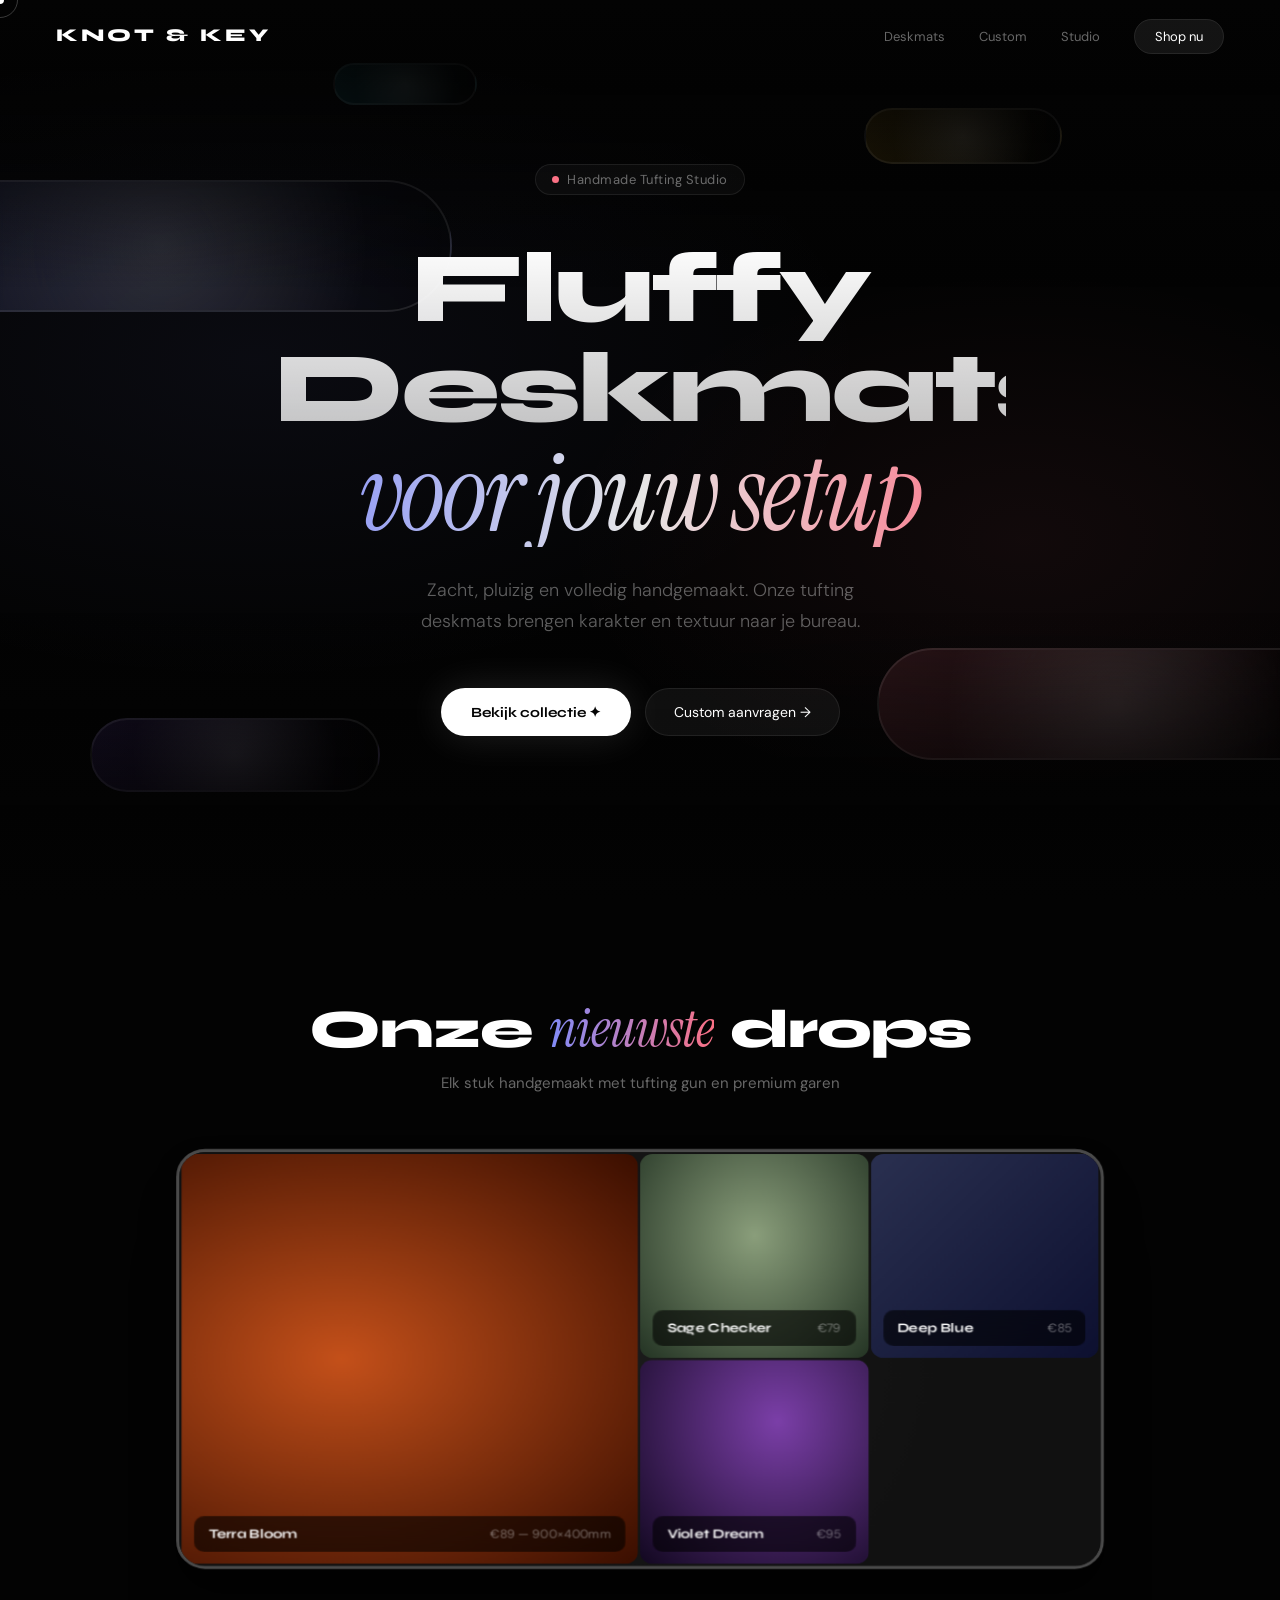
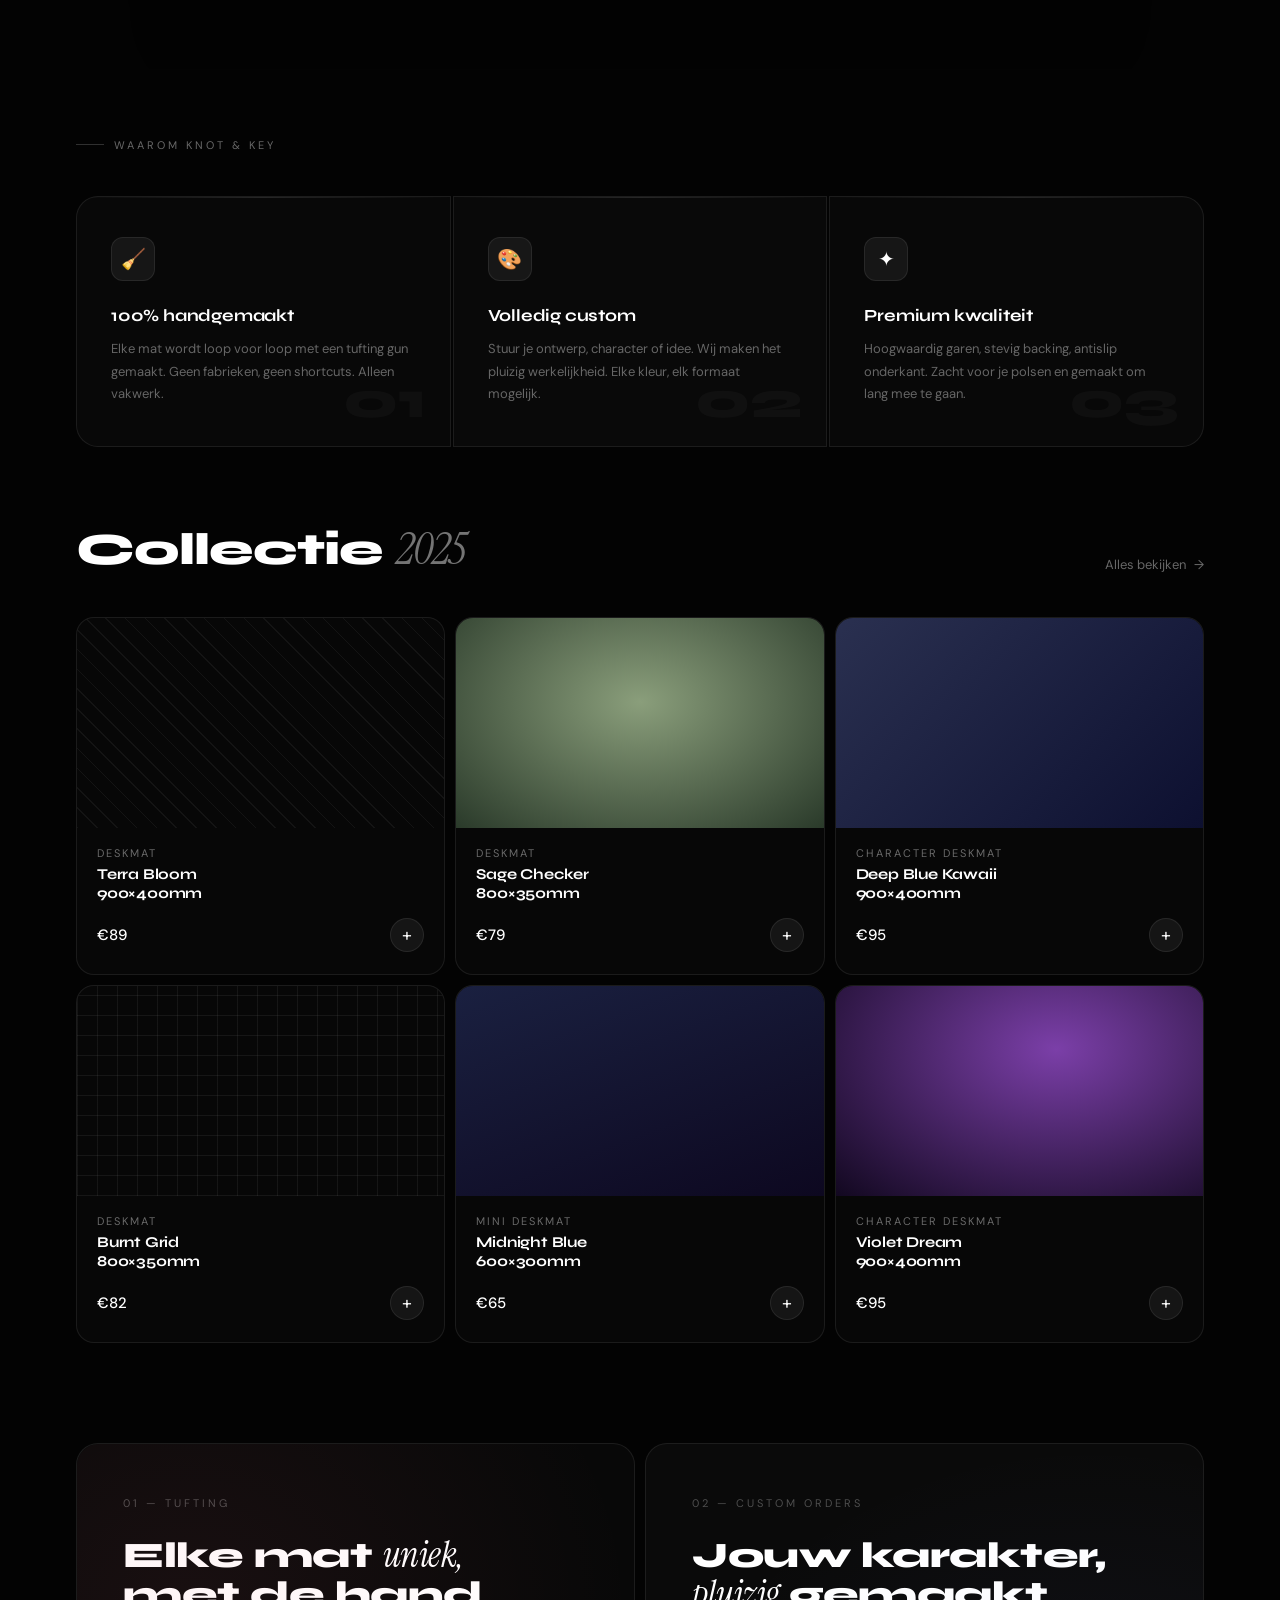
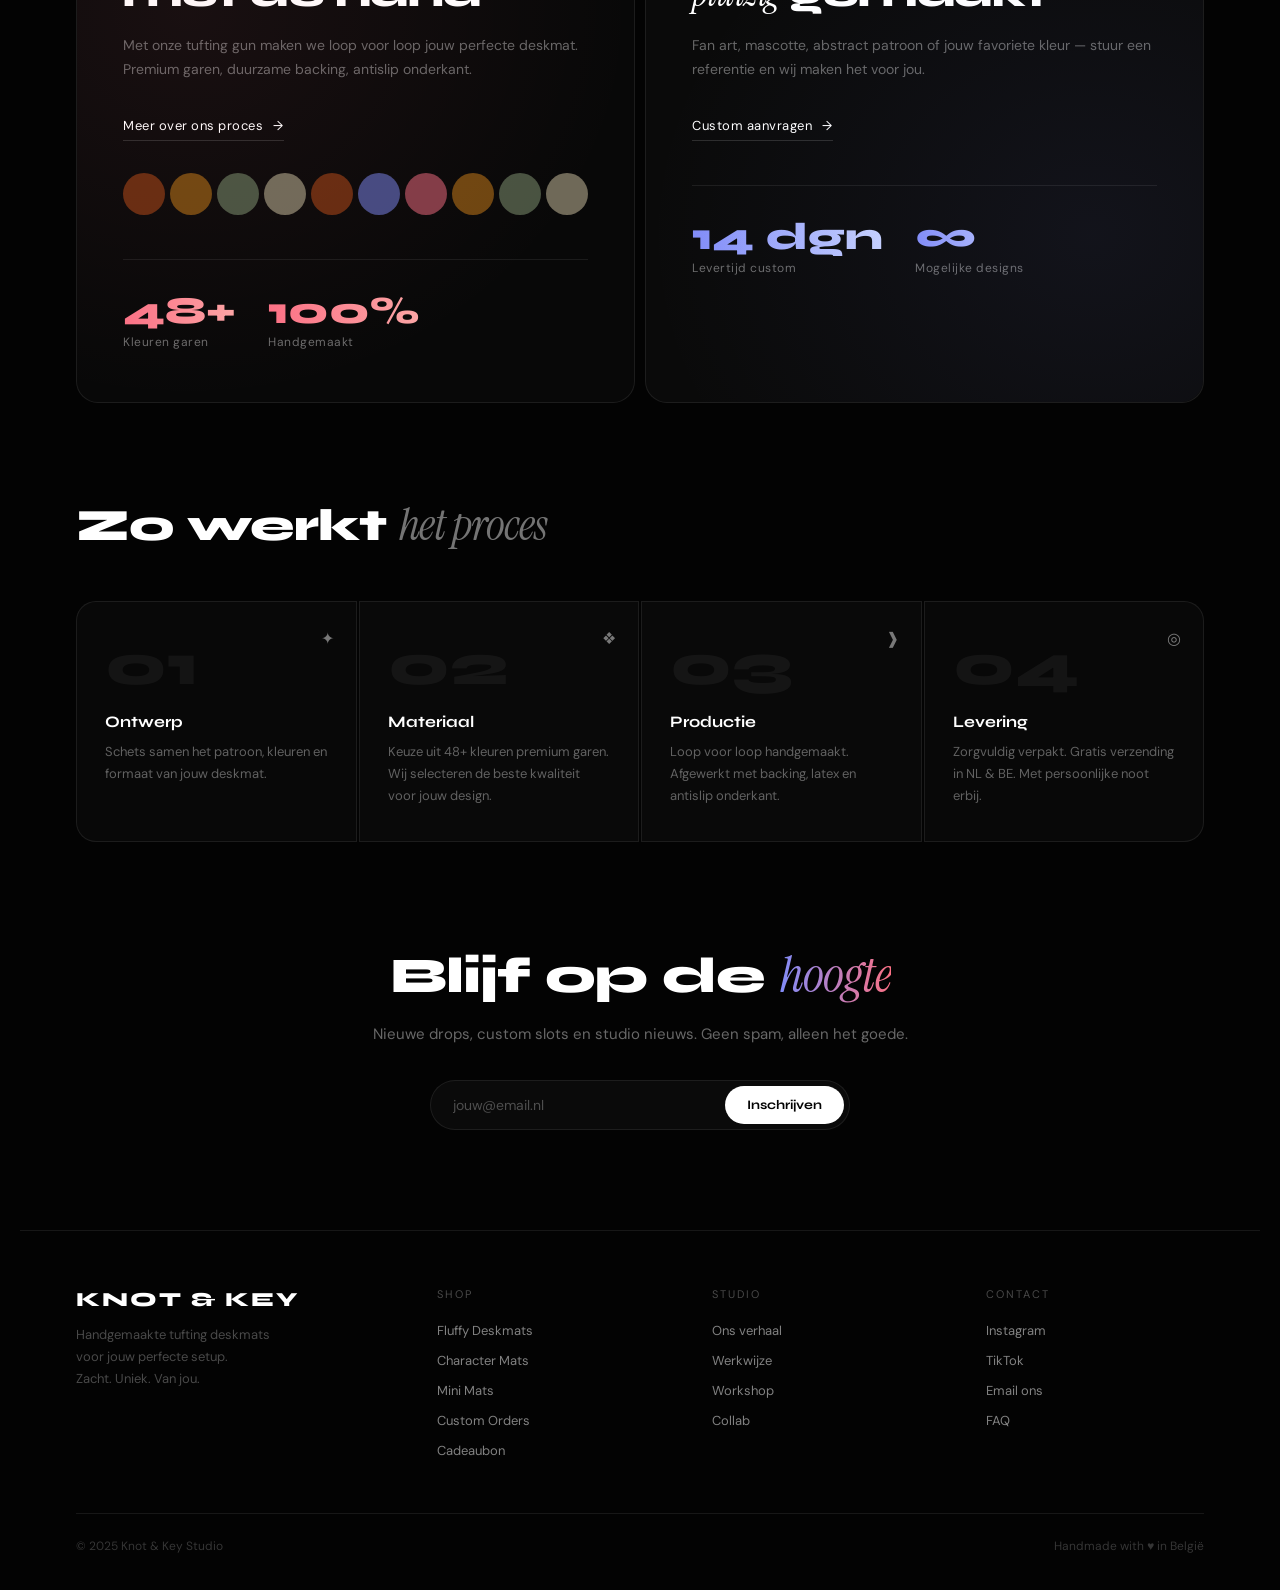
==== index.html @ 2069c083 "eerste versie" ====
<!DOCTYPE html>
<html lang="nl">
<head>
    <meta charset="UTF-8" />
    <meta name="viewport" content="width=device-width, initial-scale=1.0" />
    <title>KNOT &amp; KEY - Fluffy Tufting Deskmats</title>
    <link href="https://fonts.googleapis.com/css2?family=Syne:wght@400;700;800&family=Instrument+Serif:ital@0;1&family=DM+Sans:wght@300;400;500&display=swap" rel="stylesheet" />
    <link rel="stylesheet" href="./CSS/Hoofdpagina.css" />
</head>
<body>

<!-- ========================================
     CUSTOM CURSOR
========================================= -->
<div class="cur" id="cur"></div>
<div class="curring" id="ring"></div>


<!-- ========================================
     NAVIGATION
========================================= -->
<nav>
    <div class="logo">Knot &amp; Key</div>
    <ul class="navl">
        <li><a href="#deskmats">Deskmats</a></li>
        <li><a href="#custom">Custom</a></li>
        <li><a href="#studio">Studio</a></li>
        <li><a href="#shop" class="ncta">Shop nu</a></li>
    </ul>
</nav>


<!-- ========================================
     HERO
     Bevat: gradient mesh, 5 drijvende shapes,
     badge, titel, subtitel en CTA knoppen
========================================= -->
<section class="hero">

    <!-- Achtergrond gradiënt mesh -->
    <div class="hmesh"></div>

    <!-- Geometrische drijvende shapes (CSS animatie) -->
    <div class="shp s1"></div>
    <div class="shp s2"></div>
    <div class="shp s3"></div>
    <div class="shp s4"></div>
    <div class="shp s5"></div>

    <!-- Hero tekst content -->
    <div class="hc">
        <div class="hbadge">
            <span class="bdot"></span>
            Handmade Tufting Studio
        </div>

        <h1 class="htitle">
            <span class="t1">Fluffy Deskmats</span>
            <span class="t2">voor jouw setup</span>
        </h1>

        <p class="hsub">
            Zacht, pluizig en volledig handgemaakt. Onze tufting deskmats
            brengen karakter en textuur naar je bureau.
        </p>

        <div class="hact">
            <a href="#shop"   class="bp">Bekijk collectie &#10022;</a>
            <a href="#custom" class="bs">Custom aanvragen &rarr;</a>
        </div>
    </div>

</section>


<!-- ========================================
     SCROLL CARD
     Kaart start gekanteld (rotateX) en wordt
     plat zodra de gebruiker inscrollt (via JS)
========================================= -->
<section class="scsec" id="deskmats">

    <div class="schead rev">
        <h2>Onze <em>nieuwste</em> drops</h2>
        <p>Elk stuk handgemaakt met tufting gun en premium garen</p>
    </div>

    <!-- JS voegt class .flat toe bij scrollen -->
    <div class="cwrap" id="cwrap">
        <div class="bcard" id="bcard">

            <!-- Spotlight effect: positie via CSS custom properties (--mx, --my) -->
            <div class="cspot" id="cspot"></div>

            <!-- 2x2 grid met product previews -->
            <div class="cinner">
                <div class="pi">
                    <div class="pibg pa"></div>
                    <div class="pilbl">
                        <span class="piname">Terra Bloom</span>
                        <span class="piprice">&euro;89 &mdash; 900&times;400mm</span>
                    </div>
                </div>
                <div class="pi">
                    <div class="pibg pb"></div>
                    <div class="pilbl">
                        <span class="piname">Sage Checker</span>
                        <span class="piprice">&euro;79</span>
                    </div>
                </div>
                <div class="pi">
                    <div class="pibg pc"></div>
                    <div class="pilbl">
                        <span class="piname">Deep Blue</span>
                        <span class="piprice">&euro;85</span>
                    </div>
                </div>
                <div class="pi">
                    <div class="pibg pd"></div>
                    <div class="pilbl">
                        <span class="piname">Violet Dream</span>
                        <span class="piprice">&euro;95</span>
                    </div>
                </div>
            </div>

        </div>
    </div>

</section>


<!-- ========================================
     FEATURES
========================================= -->
<section class="fsec" id="studio">

    <div class="ebrow rev">Waarom Knot &amp; Key</div>

    <div class="fgrid">

        <div class="fc rev">
            <div class="ficon">&#129529;</div>
            <div class="ftitle">100% handgemaakt</div>
            <div class="fdesc">
                Elke mat wordt loop voor loop met een tufting gun gemaakt.
                Geen fabrieken, geen shortcuts. Alleen vakwerk.
            </div>
            <div class="fnum">01</div>
        </div>

        <div class="fc rev d1">
            <div class="ficon">&#127912;</div>
            <div class="ftitle">Volledig custom</div>
            <div class="fdesc">
                Stuur je ontwerp, character of idee. Wij maken het pluizig
                werkelijkheid. Elke kleur, elk formaat mogelijk.
            </div>
            <div class="fnum">02</div>
        </div>

        <div class="fc rev d2">
            <div class="ficon">&#10022;</div>
            <div class="ftitle">Premium kwaliteit</div>
            <div class="fdesc">
                Hoogwaardig garen, stevig backing, antislip onderkant.
                Zacht voor je polsen en gemaakt om lang mee te gaan.
            </div>
            <div class="fnum">03</div>
        </div>

    </div>
</section>


<!-- ========================================
     PRODUCTS GRID
========================================= -->
<section class="psec" id="shop">

    <div class="sechdr rev">
        <h2 class="sectitle">Collectie <em>2025</em></h2>
        <a href="#" class="seclink">Alles bekijken</a>
    </div>

    <div class="pgrid">

        <div class="pcard rev">
            <div class="pvis"><div class="pvbg pv1"></div></div>
            <div class="pinfo">
                <div class="ptag">Deskmat</div>
                <div class="pname">Terra Bloom<br />900&times;400mm</div>
                <div class="pfoot">
                    <span class="pprice">&euro;89</span>
                    <div class="pbtn">+</div>
                </div>
            </div>
        </div>

        <div class="pcard rev d1">
            <div class="pvis"><div class="pvbg pv2"></div></div>
            <div class="pinfo">
                <div class="ptag">Deskmat</div>
                <div class="pname">Sage Checker<br />800&times;350mm</div>
                <div class="pfoot">
                    <span class="pprice">&euro;79</span>
                    <div class="pbtn">+</div>
                </div>
            </div>
        </div>

        <div class="pcard rev d2">
            <div class="pvis"><div class="pvbg pv3"></div></div>
            <div class="pinfo">
                <div class="ptag">Character Deskmat</div>
                <div class="pname">Deep Blue Kawaii<br />900&times;400mm</div>
                <div class="pfoot">
                    <span class="pprice">&euro;95</span>
                    <div class="pbtn">+</div>
                </div>
            </div>
        </div>

        <div class="pcard rev">
            <div class="pvis"><div class="pvbg pv4"></div></div>
            <div class="pinfo">
                <div class="ptag">Deskmat</div>
                <div class="pname">Burnt Grid<br />800&times;350mm</div>
                <div class="pfoot">
                    <span class="pprice">&euro;82</span>
                    <div class="pbtn">+</div>
                </div>
            </div>
        </div>

        <div class="pcard rev d1">
            <div class="pvis"><div class="pvbg pv5"></div></div>
            <div class="pinfo">
                <div class="ptag">Mini Deskmat</div>
                <div class="pname">Midnight Blue<br />600&times;300mm</div>
                <div class="pfoot">
                    <span class="pprice">&euro;65</span>
                    <div class="pbtn">+</div>
                </div>
            </div>
        </div>

        <div class="pcard rev d2">
            <div class="pvis"><div class="pvbg pv6"></div></div>
            <div class="pinfo">
                <div class="ptag">Character Deskmat</div>
                <div class="pname">Violet Dream<br />900&times;400mm</div>
                <div class="pfoot">
                    <span class="pprice">&euro;95</span>
                    <div class="pbtn">+</div>
                </div>
            </div>
        </div>

    </div>
</section>


<!-- ========================================
     SPLIT PANELS
     Links: over tufting  |  Rechts: custom orders
========================================= -->
<section class="splsec" id="custom">

    <div class="sp spa rev">
        <div class="splbl">01 &mdash; Tufting</div>
        <h2 class="sptitle">Elke mat <em>uniek,</em><br />met de hand</h2>
        <p class="spdesc">
            Met onze tufting gun maken we loop voor loop jouw perfecte deskmat.
            Premium garen, duurzame backing, antislip onderkant.
        </p>
        <a href="#" class="splink">Meer over ons proces</a>

        <!-- Interactieve garen-kleur dots (hover vergroot ze) -->
        <div class="tdots">
            <div class="td td1"></div><div class="td td2"></div><div class="td td3"></div>
            <div class="td td4"></div><div class="td td1"></div><div class="td td5"></div>
            <div class="td td6"></div><div class="td td2"></div><div class="td td3"></div>
            <div class="td td4"></div>
        </div>

        <div class="spstats">
            <div>
                <span class="spsn snr">48+</span>
                <div class="spsl">Kleuren garen</div>
            </div>
            <div>
                <span class="spsn snr">100%</span>
                <div class="spsl">Handgemaakt</div>
            </div>
        </div>
    </div>

    <div class="sp spb spg rev d1">
        <div class="splbl">02 &mdash; Custom Orders</div>
        <h2 class="sptitle">Jouw karakter,<br /><em>pluizig</em> gemaakt</h2>
        <p class="spdesc">
            Fan art, mascotte, abstract patroon of jouw favoriete kleur &mdash;
            stuur een referentie en wij maken het voor jou.
        </p>
        <a href="#" class="splink">Custom aanvragen</a>

        <div class="spstats">
            <div>
                <span class="spsn sni">14 dgn</span>
                <div class="spsl">Levertijd custom</div>
            </div>
            <div>
                <span class="spsn sni">&infin;</span>
                <div class="spsl">Mogelijke designs</div>
            </div>
        </div>
    </div>

</section>


<!-- ========================================
     PROCESS STEPS
========================================= -->
<section class="procsec">

    <h2 class="sectitle rev">Zo werkt <em>het proces</em></h2>

    <div class="procgrid">
        <div class="prc rev">
            <div class="prci">&#10022;</div>
            <div class="prcn">01</div>
            <div class="prct">Ontwerp</div>
            <div class="prcd">Schets samen het patroon, kleuren en formaat van jouw deskmat.</div>
        </div>
        <div class="prc rev d1">
            <div class="prci">&#10070;</div>
            <div class="prcn">02</div>
            <div class="prct">Materiaal</div>
            <div class="prcd">Keuze uit 48+ kleuren premium garen. Wij selecteren de beste kwaliteit voor jouw design.</div>
        </div>
        <div class="prc rev d2">
            <div class="prci">&#10097;</div>
            <div class="prcn">03</div>
            <div class="prct">Productie</div>
            <div class="prcd">Loop voor loop handgemaakt. Afgewerkt met backing, latex en antislip onderkant.</div>
        </div>
        <div class="prc rev d3">
            <div class="prci">&#9678;</div>
            <div class="prcn">04</div>
            <div class="prct">Levering</div>
            <div class="prcd">Zorgvuldig verpakt. Gratis verzending in NL &amp; BE. Met persoonlijke noot erbij.</div>
        </div>
    </div>

</section>


<!-- ========================================
     NEWSLETTER
========================================= -->
<section class="nlsec rev">
    <h2>Blijf op de <em>hoogte</em></h2>
    <p>Nieuwe drops, custom slots en studio nieuws. Geen spam, alleen het goede.</p>
    <div class="nlform">
        <input type="email" class="nlin" placeholder="jouw@email.nl" />
        <button class="nlbtn">Inschrijven</button>
    </div>
</section>


<!-- ========================================
     FOOTER
========================================= -->
<footer>
    <div class="ftop">

        <div>
            <div class="flogo">Knot &amp; Key</div>
            <p class="ftag">
                Handgemaakte tufting deskmats<br />
                voor jouw perfecte setup.<br />
                Zacht. Uniek. Van jou.
            </p>
        </div>

        <div>
            <div class="fh">Shop</div>
            <ul class="flinks">
                <li><a href="#">Fluffy Deskmats</a></li>
                <li><a href="#">Character Mats</a></li>
                <li><a href="#">Mini Mats</a></li>
                <li><a href="#">Custom Orders</a></li>
                <li><a href="#">Cadeaubon</a></li>
            </ul>
        </div>

        <div>
            <div class="fh">Studio</div>
            <ul class="flinks">
                <li><a href="#">Ons verhaal</a></li>
                <li><a href="#">Werkwijze</a></li>
                <li><a href="#">Workshop</a></li>
                <li><a href="#">Collab</a></li>
            </ul>
        </div>

        <div>
            <div class="fh">Contact</div>
            <ul class="flinks">
                <li><a href="#">Instagram</a></li>
                <li><a href="#">TikTok</a></li>
                <li><a href="#">Email ons</a></li>
                <li><a href="#">FAQ</a></li>
            </ul>
        </div>

    </div>
    <div class="fbot">
        <span>&copy; 2025 Knot &amp; Key Studio</span>
        <span>Handmade with &hearts; in Belgi&euml;</span>
    </div>
</footer>

<!-- JavaScript (altijd onderaan laden) -->
<script src="./JS/main.js"></script>

</body>
</html>
---- CSS/Hoofdpagina.css ----
﻿/* ===========================================
   KNOT & KEY — style.css

   Inhoudsopgave:
   1.  CSS variabelen & reset
   2.  Custom cursor
   3.  Navigatie
   4.  Hero
   5.  Hero — geometrische shapes
   6.  Scroll card
   7.  Features
   8.  Products grid
   9.  Split panels
   10. Process steps
   11. Newsletter
   12. Footer
   13. Animaties & scroll reveals
   14. Responsive (max-width: 900px)
=========================================== */


/* ===========================================
   1. CSS VARIABELEN & RESET
=========================================== */

*, *::before, *::after {
    margin: 0;
    padding: 0;
    box-sizing: border-box;
}

html {
    scroll-behavior: smooth;
}

:root {
    --bg:      #030303;
    --white:   #ffffff;
    --muted:   rgba(255, 255, 255, 0.4);
    --border:  rgba(255, 255, 255, 0.08);
    --indigo:  #818cf8;
    --rose:    #fb7185;
}

body {
    background:   var(--bg);
    color:        var(--white);
    font-family:  'DM Sans', sans-serif;
    overflow-x:   hidden;
    cursor:       none;
}


/* ===========================================
   2. CUSTOM CURSOR
=========================================== */

.cur,
.curring {
    position:       fixed;
    pointer-events: none;
    z-index:        9999;
    border-radius:  50%;
    transform:      translate(-50%, -50%);
}

/* Kleine gevulde bol */
.cur {
    width:      8px;
    height:     8px;
    background: var(--white);
    transition: width .2s, height .2s;
}

/* Grote ring die iets achterloopt (via JS) */
.curring {
    width:        36px;
    height:       36px;
    border:       1px solid rgba(255, 255, 255, .22);
    transition:   width .3s, height .3s, border-color .3s;
}

/* Vergroot bij hover op interactieve elementen */
.cur.b    { width: 14px; height: 14px; }
.curring.b {
    width:        54px;
    height:       54px;
    border-color: rgba(251, 113, 133, .5);
}


/* ===========================================
   3. NAVIGATIE
=========================================== */

nav {
    position:        fixed;
    top: 0; left: 0; right: 0;
    z-index:         100;
    padding:         24px 56px;
    display:         flex;
    justify-content: space-between;
    align-items:     center;
}

.logo {
    font-family:  'Syne', sans-serif;
    font-weight:  800;
    font-size:    18px;
    letter-spacing: 3px;
    text-transform: uppercase;
}

.navl {
    display:     flex;
    gap:         34px;
    list-style:  none;
    align-items: center;
}

.navl a {
    color:           var(--muted);
    text-decoration: none;
    font-size:       13px;
    transition:      color .3s;
}

.navl a:hover { color: var(--white); }

/* CTA knop in navigatie */
.ncta {
    background:    rgba(255, 255, 255, .07) !important;
    border:        1px solid var(--border);
    color:         var(--white) !important;
    padding:       8px 20px;
    border-radius: 100px;
}

.ncta:hover { background: rgba(255, 255, 255, .13) !important; }


/* ===========================================
   4. HERO
=========================================== */

.hero {
    position:        relative;
    min-height:      100vh;
    display:         flex;
    align-items:     center;
    justify-content: center;
    overflow:        hidden;
}

/* Zachte gradiënt mesh achtergrond */
.hmesh {
    position:       absolute;
    inset:          0;
    background:
            radial-gradient(ellipse 80% 60% at 20% 40%, rgba(129, 140, 248, .06), transparent 60%),
            radial-gradient(ellipse 60% 50% at 80% 60%, rgba(251, 113, 133, .06), transparent 60%);
    pointer-events: none;
}

/* Vignette: donker bovenaan */
.hero::before {
    content:    '';
    position:   absolute;
    top: 0; left: 0; right: 0;
    height:     32%;
    background: linear-gradient(to bottom, var(--bg), transparent);
    z-index:    2;
    pointer-events: none;
}

/* Vignette: donker onderaan */
.hero::after {
    content:    '';
    position:   absolute;
    bottom: 0; left: 0; right: 0;
    height:     32%;
    background: linear-gradient(to top, var(--bg), transparent);
    z-index:    2;
    pointer-events: none;
}

/* Hero tekst container */
.hc {
    position:   relative;
    z-index:    10;
    text-align: center;
    max-width:  780px;
    padding:    0 24px;
    animation:  fadeUp .9s .2s both;
}

/* Klein badge/label */
.hbadge {
    display:       inline-flex;
    align-items:   center;
    gap:           8px;
    padding:       6px 16px;
    border-radius: 100px;
    background:    rgba(255, 255, 255, .03);
    border:        1px solid var(--border);
    font-size:     13px;
    color:         var(--muted);
    letter-spacing: .5px;
    margin-bottom: 44px;
}

.bdot {
    width:         7px;
    height:        7px;
    background:    var(--rose);
    border-radius: 50%;
}

/* Grote titel */
.htitle {
    font-family:    'Syne', sans-serif;
    font-weight:    800;
    font-size:      clamp(54px, 9vw, 100px);
    line-height:    1;
    letter-spacing: -3px;
    margin-bottom:  28px;
}

/* Regel 1: wit gradiënt van boven naar iets dimmer */
.t1 {
    display:    block;
    background: linear-gradient(to bottom, #fff, rgba(255, 255, 255, .75));
    -webkit-background-clip: text;
    -webkit-text-fill-color: transparent;
    background-clip:         text;
}

/* Regel 2: italic met indigo-wit-rose gradiënt */
.t2 {
    display:        block;
    font-family:    'Instrument Serif', serif;
    font-style:     italic;
    font-weight:    400;
    font-size:      1.08em;
    background:     linear-gradient(to right, var(--indigo), rgba(255, 255, 255, .9), var(--rose));
    -webkit-background-clip: text;
    -webkit-text-fill-color: transparent;
    background-clip:         text;
}

/* Subtitel */
.hsub {
    font-size:     clamp(14px, 1.8vw, 18px);
    color:         rgba(255, 255, 255, .36);
    line-height:   1.7;
    max-width:     460px;
    margin:        0 auto 52px;
    font-weight:   300;
}

/* CTA knoppen rij */
.hact {
    display:         flex;
    gap:             14px;
    justify-content: center;
    flex-wrap:       wrap;
}

/* Primaire knop (wit) */
.bp {
    display:         inline-flex;
    align-items:     center;
    gap:             8px;
    background:      var(--white);
    color:           #030303;
    padding:         14px 30px;
    border-radius:   100px;
    font-family:     'Syne', sans-serif;
    font-weight:     700;
    font-size:       14px;
    text-decoration: none;
    box-shadow:      0 0 40px rgba(255, 255, 255, .12);
    transition:      transform .2s, box-shadow .2s;
}

.bp:hover {
    transform:  translateY(-2px);
    box-shadow: 0 8px 40px rgba(255, 255, 255, .2);
}

/* Secundaire knop (ghost) */
.bs {
    display:         inline-flex;
    align-items:     center;
    gap:             8px;
    background:      rgba(255, 255, 255, .05);
    border:          1px solid var(--border);
    color:           var(--white);
    padding:         14px 28px;
    border-radius:   100px;
    font-size:       14px;
    text-decoration: none;
    transition:      background .3s;
}

.bs:hover { background: rgba(255, 255, 255, .1); }


/* ===========================================
   5. HERO — GEOMETRISCHE SHAPES
=========================================== */

/* Basis stijl voor alle shapes */
.shp {
    position:       absolute;
    border-radius:  9999px;
    border:         2px solid rgba(255, 255, 255, .1);
    backdrop-filter: blur(2px);
}

/* Innerlijke gloed op elke shape */
.shp::after {
    content:       '';
    position:      absolute;
    inset:         0;
    border-radius: inherit;
    background:    radial-gradient(circle at 50% 50%, rgba(255, 255, 255, .12), transparent 70%);
}

/* Elke shape heeft een eigen --r (rotatie) custom property */
.s1 { width: 580px; height: 132px; top: 20%;    left: -10%;  background: linear-gradient(to right, rgba(129, 140, 248, .14), transparent); animation: float 13s ease-in-out infinite;      --r: 12deg;  }
.s2 { width: 480px; height: 112px; top: 72%;    right: -6%;  background: linear-gradient(to right, rgba(251, 113, 133, .14), transparent); animation: float 11s ease-in-out infinite 1.8s; --r: -15deg; }
.s3 { width: 290px; height: 74px;  bottom: 12%; left: 7%;    background: linear-gradient(to right, rgba(139, 92,  246, .14), transparent); animation: float 14s ease-in-out infinite .8s;  --r: -8deg;  }
.s4 { width: 198px; height: 56px;  top: 12%;    right: 17%;  background: linear-gradient(to right, rgba(251, 191,  36, .14), transparent); animation: float 10s ease-in-out infinite 2.2s; --r: 20deg;  }
.s5 { width: 144px; height: 42px;  top: 7%;     left: 26%;   background: linear-gradient(to right, rgba( 34, 211, 238, .14), transparent); animation: float  9s ease-in-out infinite 2.8s; --r: -25deg; }

@keyframes float {
    0%, 100% { transform: translateY(0)     rotate(var(--r, 0deg)); }
    50%       { transform: translateY(-20px) rotate(var(--r, 0deg)); }
}


/* ===========================================
   6. SCROLL CARD
=========================================== */

.scsec {
    padding:  0 0 100px;
    overflow: hidden;
}

/* Sectie header */
.schead {
    text-align: center;
    padding:    100px 24px 56px;
}

.schead h2 {
    font-family:    'Syne', sans-serif;
    font-size:      clamp(30px, 4.5vw, 54px);
    font-weight:    800;
    letter-spacing: -1px;
    line-height:    1.1;
}

.schead h2 em {
    font-family: 'Instrument Serif', serif;
    font-style:  italic;
    font-weight: 400;
    background:  linear-gradient(to right, var(--indigo), var(--rose));
    -webkit-background-clip: text;
    -webkit-text-fill-color: transparent;
    background-clip:         text;
}

.schead p {
    color:      var(--muted);
    margin-top: 14px;
    font-size:  15px;
}

/* Wrapper: JS voegt .flat toe bij scrollen */
.cwrap {
    max-width:        940px;
    margin:           0 auto;
    padding:          0 24px;
    transform:        rotateX(16deg) scale(1.04);
    transform-origin: top center;
    transition:       transform .9s cubic-bezier(.25, .46, .45, .94);
}

.cwrap.flat { transform: rotateX(0deg) scale(1); }

/* De grote kaart zelf */
.bcard {
    border:        3px solid #4a4a4a;
    border-radius: 28px;
    overflow:      hidden;
    background:    #1a1a1a;
    box-shadow:
            0  9px  20px rgba(0, 0, 0, .4),
            0 37px  37px rgba(0, 0, 0, .28),
            0 84px  50px rgba(0, 0, 0, .16);
    height:   420px;
    position: relative;
}

/* Spotlight overlay — positie wordt via JS ingesteld als CSS custom properties */
.cspot {
    position:   absolute;
    inset:      0;
    background: radial-gradient(
            600px circle at var(--mx, 50%) var(--my, 50%),
            rgba(255, 255, 255, .04),
            transparent 50%
    );
    pointer-events: none;
    border-radius:  inherit;
}

/* Inner grid met product previews */
.cinner {
    width:                 100%;
    height:                100%;
    background:            #111;
    border-radius:         18px;
    overflow:              hidden;
    display:               grid;
    grid-template-columns: 2fr 1fr 1fr;
    grid-template-rows:    1fr 1fr;
    gap:                   2px;
    padding:               2px;
}

/* Enkel preview item */
.pi {
    position:      relative;
    overflow:      hidden;
    border-radius: 12px;
}

/* Eerste item neemt 2 rijen in */
.pi:first-child { grid-row: span 2; }

.pibg {
    position:   absolute;
    inset:      0;
    transition: transform .5s;
}

.pi:hover .pibg { transform: scale(1.07); }

/* Preview achtergrond kleuren */
.pa { background: radial-gradient(ellipse at 35% 50%, #c4501a, #3a0e00); }
.pb {
    background:       radial-gradient(ellipse at 50% 40%, #8a9e7b, #243424);
    background-image: repeating-conic-gradient(#8a9e7b 0% 25%, #5a7a5a 0% 50%) 0 0 / 16px 16px;
}
.pc { background: linear-gradient(135deg, #2a3050, #0d1030); }
.pd { background: radial-gradient(ellipse at 60% 30%, #7b3fa8, #120820); }

/* Label onderaan elk preview item */
.pilbl {
    position:       absolute;
    bottom: 12px; left: 12px; right: 12px;
    background:     rgba(0, 0, 0, .6);
    backdrop-filter: blur(12px);
    border-radius:  10px;
    padding:        10px 14px;
    display:        flex;
    justify-content: space-between;
    align-items:    center;
}

.piname  { font-family: 'Syne', sans-serif; font-weight: 700; font-size: 13px; }
.piprice { font-size: 12px; color: var(--muted); }


/* ===========================================
   7. FEATURES
=========================================== */

.fsec {
    padding:   60px 56px 80px;
    max-width: 1240px;
    margin:    0 auto;
}

/* Eyebrow label */
.ebrow {
    display:        inline-flex;
    align-items:    center;
    gap:            10px;
    font-size:      11px;
    letter-spacing: 3px;
    text-transform: uppercase;
    color:          var(--muted);
    margin-bottom:  44px;
}

.ebrow::before {
    content:    '';
    width:      28px;
    height:     1px;
    background: rgba(255, 255, 255, .18);
}

.fgrid {
    display:               grid;
    grid-template-columns: repeat(3, 1fr);
    gap:                   2px;
}

/* Feature kaart */
.fc {
    background:  rgba(255, 255, 255, .025);
    border:      1px solid var(--border);
    padding:     40px 34px;
    position:    relative;
    overflow:    hidden;
    transition:  background .3s;
}

.fc:first-child { border-radius: 22px 0 0 22px; }
.fc:last-child  { border-radius: 0 22px 22px 0; }
.fc:hover       { background: rgba(255, 255, 255, .042); }

/* Subtiele lijn bovenaan */
.fc::before {
    content:    '';
    position:   absolute;
    top: 0; left: 0; right: 0;
    height:     1px;
    background: linear-gradient(to right, transparent, rgba(255, 255, 255, .12), transparent);
}

.ficon {
    width:         44px;
    height:        44px;
    border-radius: 12px;
    background:    rgba(255, 255, 255, .06);
    border:        1px solid var(--border);
    display:       flex;
    align-items:   center;
    justify-content: center;
    font-size:     20px;
    margin-bottom: 24px;
}

.ftitle {
    font-family:    'Syne', sans-serif;
    font-weight:    700;
    font-size:      17px;
    margin-bottom:  12px;
    letter-spacing: -.2px;
}

.fdesc {
    font-size:   13px;
    color:       rgba(255, 255, 255, .38);
    line-height: 1.75;
}

/* Achtergrond nummer */
.fnum {
    position:       absolute;
    bottom: 20px; right: 24px;
    font-family:    'Syne', sans-serif;
    font-weight:    800;
    font-size:      52px;
    color:          rgba(255, 255, 255, .03);
    line-height:    1;
}


/* ===========================================
   8. PRODUCTS GRID
=========================================== */

.psec {
    padding:   0 56px 100px;
    max-width: 1240px;
    margin:    0 auto;
}

/* Header rij: titel + link */
.sechdr {
    display:         flex;
    justify-content: space-between;
    align-items:     flex-end;
    margin-bottom:   44px;
}

.sectitle {
    font-family:    'Syne', sans-serif;
    font-size:      clamp(30px, 3.5vw, 50px);
    font-weight:    800;
    letter-spacing: -1px;
    line-height:    1;
}

.sectitle em {
    font-family:  'Instrument Serif', serif;
    font-style:   italic;
    font-weight:  400;
    color:        rgba(255, 255, 255, .45);
}

.seclink {
    color:           var(--muted);
    text-decoration: none;
    font-size:       13px;
    display:         flex;
    align-items:     center;
    gap:             8px;
    transition:      color .3s, gap .3s;
}

.seclink:hover { color: var(--white); gap: 14px; }
.seclink::after { content: '→'; }

/* 3-koloms grid */
.pgrid {
    display:               grid;
    grid-template-columns: repeat(3, 1fr);
    gap:                   10px;
}

/* Product kaart */
.pcard {
    border-radius: 18px;
    overflow:      hidden;
    border:        1px solid var(--border);
    background:    rgba(255, 255, 255, .02);
    transition:    border-color .3s, transform .3s;
}

.pcard:hover {
    border-color: rgba(255, 255, 255, .14);
    transform:    translateY(-4px);
}

.pvis {
    height:   210px;
    position: relative;
    overflow: hidden;
}

.pvbg {
    position:   absolute;
    inset:      0;
    transition: transform .5s;
}

.pcard:hover .pvbg { transform: scale(1.07); }

/* Product visuele achtergronden */
.pv1 {
    background:       radial-gradient(ellipse at 40% 50%, #c4501a, #2a0800);
    background-image: repeating-linear-gradient(45deg, rgba(255,255,255,.05) 0, rgba(255,255,255,.05) 1px, transparent 0, transparent 14px);
}
.pv2 { background: radial-gradient(ellipse at 50% 40%, #8a9e7b, #2a3a2a); }
.pv3 { background: linear-gradient(135deg, #2a3050, #0d1030); }
.pv4 {
    background: radial-gradient(ellipse at 40% 50%, #c4501a, #4a1a00);
    background-image:
            repeating-linear-gradient(  0deg, rgba(255,255,255,.06) 0, rgba(255,255,255,.06) 1px, transparent 0, transparent 20px),
            repeating-linear-gradient( 90deg, rgba(255,255,255,.06) 0, rgba(255,255,255,.06) 1px, transparent 0, transparent 20px);
}
.pv5 { background: linear-gradient(160deg, #1a2040, #0d0820); }
.pv6 { background: radial-gradient(ellipse at 60% 30%, #7b3fa8, #120820); }

/* Product info onder de visual */
.pinfo { padding: 18px 20px 22px; }

.ptag {
    font-size:      11px;
    letter-spacing: 2px;
    text-transform: uppercase;
    color:          var(--muted);
    margin-bottom:  5px;
}

.pname {
    font-family:    'Syne', sans-serif;
    font-weight:    700;
    font-size:      15px;
    margin-bottom:  14px;
    letter-spacing: -.2px;
    line-height:    1.3;
}

.pfoot {
    display:         flex;
    justify-content: space-between;
    align-items:     center;
}

.pprice { font-size: 15px; font-weight: 500; }

.pbtn {
    width:         34px;
    height:        34px;
    border-radius: 50%;
    background:    rgba(255, 255, 255, .06);
    border:        1px solid var(--border);
    display:       flex;
    align-items:   center;
    justify-content: center;
    font-size:     18px;
    color:         var(--white);
    cursor:        pointer;
    transition:    background .2s;
}

.pbtn:hover { background: rgba(255, 255, 255, .14); }


/* ===========================================
   9. SPLIT PANELS
=========================================== */

.splsec {
    max-width:             1240px;
    margin:                0 auto 100px;
    padding:               0 56px;
    display:               grid;
    grid-template-columns: 1fr 1fr;
    gap:                   10px;
}

.sp {
    border-radius: 22px;
    padding:       52px 46px;
    position:      relative;
    overflow:      hidden;
    border:        1px solid var(--border);
    background:    rgba(255, 255, 255, .025);
}

/* Lichtere variant */
.spg { background: rgba(255, 255, 255, .03); }

/* Achtergrond gloed per panel via CSS custom properties */
.sp::before {
    content:       '';
    position:      absolute;
    inset:         0;
    border-radius: inherit;
    background:    radial-gradient(
            ellipse 80% 70% at var(--gx, 20%) var(--gy, 30%),
            var(--gc, rgba(251, 113, 133, .07)),
            transparent
    );
    pointer-events: none;
}

.spa::before { --gx: 20%; --gy: 30%; --gc: rgba(251, 113, 133, .07); }
.spb::before { --gx: 80%; --gy: 70%; --gc: rgba(129, 140, 248, .07); }

.splbl {
    font-size:      11px;
    letter-spacing: 3px;
    text-transform: uppercase;
    color:          rgba(255, 255, 255, .28);
    margin-bottom:  26px;
}

.sptitle {
    font-family:    'Syne', sans-serif;
    font-size:      clamp(26px, 2.8vw, 38px);
    font-weight:    800;
    line-height:    1.1;
    letter-spacing: -.5px;
    margin-bottom:  18px;
}

.sptitle em {
    font-family: 'Instrument Serif', serif;
    font-style:  italic;
    font-weight: 400;
}

.spdesc {
    font-size:     14px;
    color:         rgba(255, 255, 255, .38);
    line-height:   1.75;
    margin-bottom: 32px;
}

.splink {
    display:         inline-flex;
    align-items:     center;
    gap:             10px;
    color:           var(--white);
    text-decoration: none;
    font-size:       13px;
    letter-spacing:  .5px;
    border-bottom:   1px solid rgba(255, 255, 255, .14);
    padding-bottom:  6px;
    transition:      gap .3s, border-color .3s;
}

.splink:hover { gap: 18px; border-color: rgba(255, 255, 255, .4); }
.splink::after { content: '→'; }

/* Statistieken rij */
.spstats {
    display:      flex;
    gap:          32px;
    margin-top:   44px;
    padding-top:  32px;
    border-top:   1px solid var(--border);
}

.spsn {
    font-family: 'Syne', sans-serif;
    font-size:   38px;
    font-weight: 800;
    line-height: 1;
    display:     block;
}

/* Gradient kleuren voor statistieken */
.snr {
    background: linear-gradient(to right, var(--rose),   #fca5a5);
    -webkit-background-clip: text; -webkit-text-fill-color: transparent; background-clip: text;
}
.sni {
    background: linear-gradient(to right, var(--indigo), #c7d2fe);
    -webkit-background-clip: text; -webkit-text-fill-color: transparent; background-clip: text;
}

.spsl {
    font-size:      12px;
    color:          var(--muted);
    letter-spacing: .5px;
    margin-top:     4px;
}

/* Garen kleur dots */
.tdots {
    display:               grid;
    grid-template-columns: repeat(10, 1fr);
    gap:                   5px;
    margin-top:            32px;
}

.td {
    aspect-ratio:  1;
    border-radius: 50%;
    opacity:       .5;
    transition:    transform .3s, opacity .3s;
    cursor:        pointer;
}

.td:hover { transform: scale(1.7); opacity: 1; }

.td1 { background: #c4501a; }
.td2 { background: #d6831a; }
.td3 { background: #8a9e7b; }
.td4 { background: #d6c9a8; }
.td5 { background: #818cf8; }
.td6 { background: #fb7185; }


/* ===========================================
   10. PROCESS STEPS
=========================================== */

.procsec {
    max-width:     1240px;
    margin:        0 auto 100px;
    padding:       0 56px;
}

.procsec .sectitle { margin-bottom: 52px; }

.procgrid {
    display:               grid;
    grid-template-columns: repeat(4, 1fr);
    gap:                   2px;
}

.prc {
    background:  rgba(255, 255, 255, .022);
    border:      1px solid var(--border);
    padding:     34px 28px;
    position:    relative;
    overflow:    hidden;
    transition:  background .3s;
}

.prc:first-child { border-radius: 20px 0 0 20px; }
.prc:last-child  { border-radius: 0 20px 20px 0; }
.prc:hover       { background: rgba(255, 255, 255, .04); }

.prcn {
    font-family:   'Syne', sans-serif;
    font-size:     58px;
    font-weight:   800;
    color:         rgba(255, 255, 255, .05);
    line-height:   1;
    margin-bottom: 18px;
}

.prct {
    font-family:   'Syne', sans-serif;
    font-weight:   700;
    font-size:     16px;
    margin-bottom: 10px;
}

.prcd {
    font-size:   13px;
    color:       rgba(255, 255, 255, .36);
    line-height: 1.7;
}

/* Decoratief icoontje rechtsboven */
.prci {
    position: absolute;
    top: 26px; right: 22px;
    font-size: 16px;
    opacity:   .45;
}


/* ===========================================
   11. NEWSLETTER
=========================================== */

.nlsec {
    max-width:  680px;
    margin:     0 auto 100px;
    padding:    0 24px;
    text-align: center;
}

.nlsec h2 {
    font-family:    'Syne', sans-serif;
    font-size:      clamp(30px, 4.5vw, 50px);
    font-weight:    800;
    letter-spacing: -1px;
    margin-bottom:  16px;
}

.nlsec h2 em {
    font-family: 'Instrument Serif', serif;
    font-style:  italic;
    font-weight: 400;
    background:  linear-gradient(to right, var(--indigo), var(--rose));
    -webkit-background-clip: text;
    -webkit-text-fill-color: transparent;
    background-clip:         text;
}

.nlsec p {
    color:         var(--muted);
    font-size:     15px;
    margin-bottom: 36px;
}

.nlform {
    display:       flex;
    border:        1px solid var(--border);
    border-radius: 100px;
    overflow:      hidden;
    background:    rgba(255, 255, 255, .03);
    padding:       5px 5px 5px 22px;
    max-width:     420px;
    margin:        0 auto;
    transition:    border-color .3s;
}

.nlform:focus-within { border-color: rgba(255, 255, 255, .18); }

.nlin {
    flex:        1;
    background:  none;
    border:      none;
    outline:     none;
    color:       var(--white);
    font-family: 'DM Sans', sans-serif;
    font-size:   14px;
}

.nlin::placeholder { color: rgba(255, 255, 255, .28); }

.nlbtn {
    background:    var(--white);
    color:         #030303;
    border:        none;
    padding:       11px 22px;
    border-radius: 100px;
    font-family:   'Syne', sans-serif;
    font-weight:   700;
    font-size:     13px;
    cursor:        pointer;
    transition:    opacity .2s;
    white-space:   nowrap;
}

.nlbtn:hover { opacity: .88; }


/* ===========================================
   12. FOOTER
=========================================== */

footer {
    border-top: 1px solid var(--border);
    padding:    56px 56px 36px;
    max-width:  1240px;
    margin:     0 auto;
}

.ftop {
    display:               grid;
    grid-template-columns: 1.4fr 1fr 1fr 1fr;
    gap:                   56px;
    margin-bottom:         44px;
}

.flogo {
    font-family:    'Syne', sans-serif;
    font-weight:    800;
    font-size:      20px;
    letter-spacing: 2px;
    text-transform: uppercase;
    margin-bottom:  12px;
}

.ftag {
    font-size:   13px;
    color:       rgba(255, 255, 255, .28);
    line-height: 1.7;
}

.fh {
    font-size:      11px;
    letter-spacing: 2px;
    text-transform: uppercase;
    color:          rgba(255, 255, 255, .28);
    margin-bottom:  18px;
}

.flinks { list-style: none; }

.flinks li { margin-bottom: 9px; }

.flinks a {
    color:           rgba(255, 255, 255, .5);
    text-decoration: none;
    font-size:       13px;
    transition:      color .3s;
}

.flinks a:hover { color: var(--white); }

.fbot {
    display:         flex;
    justify-content: space-between;
    font-size:       12px;
    color:           rgba(255, 255, 255, .2);
    border-top:      1px solid var(--border);
    padding-top:     24px;
}


/* ===========================================
   13. ANIMATIES & SCROLL REVEALS
=========================================== */

/* Hero animatie bij laden */
@keyframes fadeUp {
    from { opacity: 0; transform: translateY(26px); }
    to   { opacity: 1; transform: translateY(0);    }
}

/* Elementen starten onzichtbaar, JS voegt .in toe bij scrollen */
.rev {
    opacity:    0;
    transform:  translateY(26px);
    transition: opacity .8s cubic-bezier(.25, .4, .25, 1),
    transform .8s cubic-bezier(.25, .4, .25, 1);
}

.rev.in { opacity: 1; transform: translateY(0); }

/* Staggered delays voor elementen in een rij */
.d1 { transition-delay: .1s; }
.d2 { transition-delay: .2s; }
.d3 { transition-delay: .3s; }


/* ===========================================
   14. RESPONSIVE (max-width: 900px)
=========================================== */

@media (max-width: 900px) {

    nav { padding: 18px 24px; }
    .navl { gap: 20px; }

    /* Secties smaller padding */
    .fsec, .psec, .splsec, .procsec, .nlsec, footer {
        padding-left: 24px;
        padding-right: 24px;
    }

    /* Features: 1 kolom */
    .fgrid { grid-template-columns: 1fr; gap: 2px; }
    .fc:first-child { border-radius: 20px 20px 0 0; }
    .fc:last-child  { border-radius: 0 0 20px 20px; }

    /* Products: 2 kolommen */
    .pgrid { grid-template-columns: 1fr 1fr; }

    /* Split: onder elkaar */
    .splsec { grid-template-columns: 1fr; }

    /* Process: 2 kolommen */
    .procgrid { grid-template-columns: 1fr 1fr; }

    /* Footer: 2 kolommen */
    .ftop { grid-template-columns: 1fr 1fr; }

    /* Scroll card kleiner */
    .bcard { height: 280px; }
    .cinner {
        grid-template-columns: 1fr 1fr;
        grid-template-rows:    auto;
    }
    .pi:first-child { grid-row: span 1; }
}
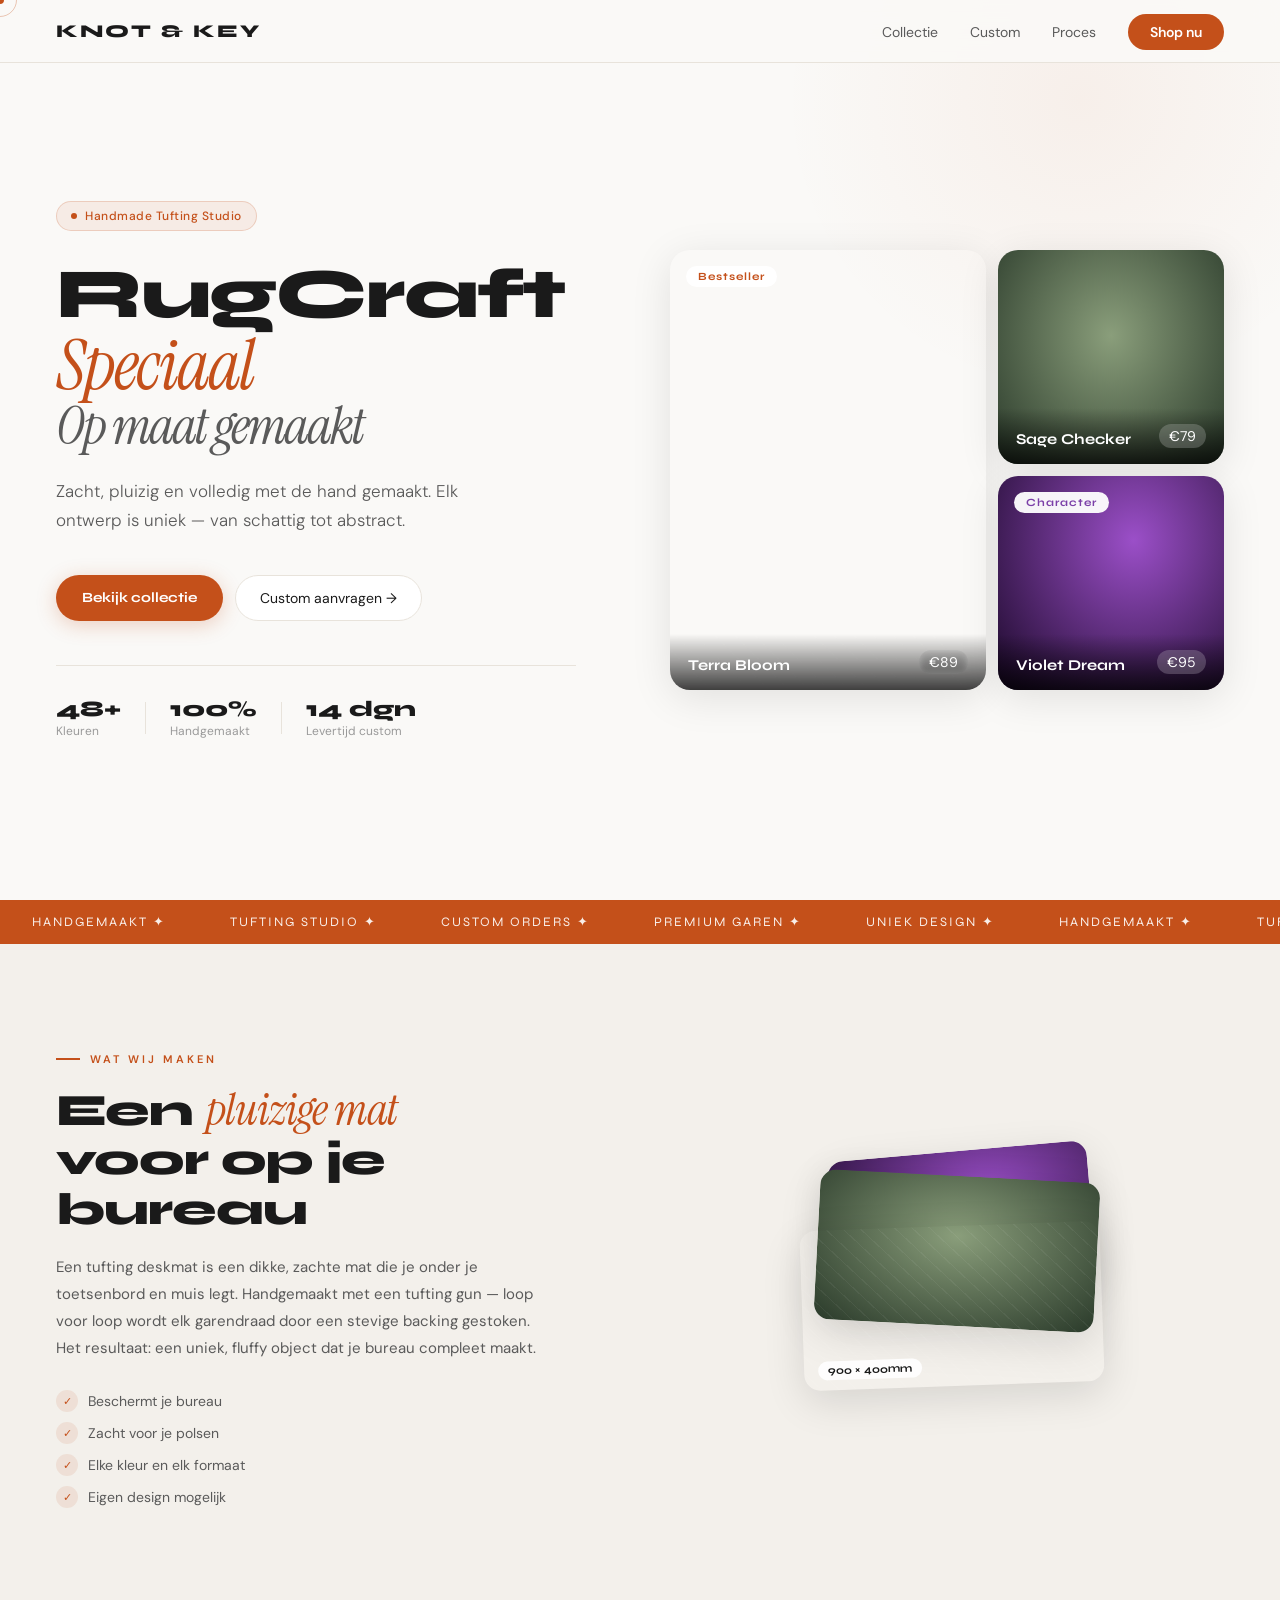
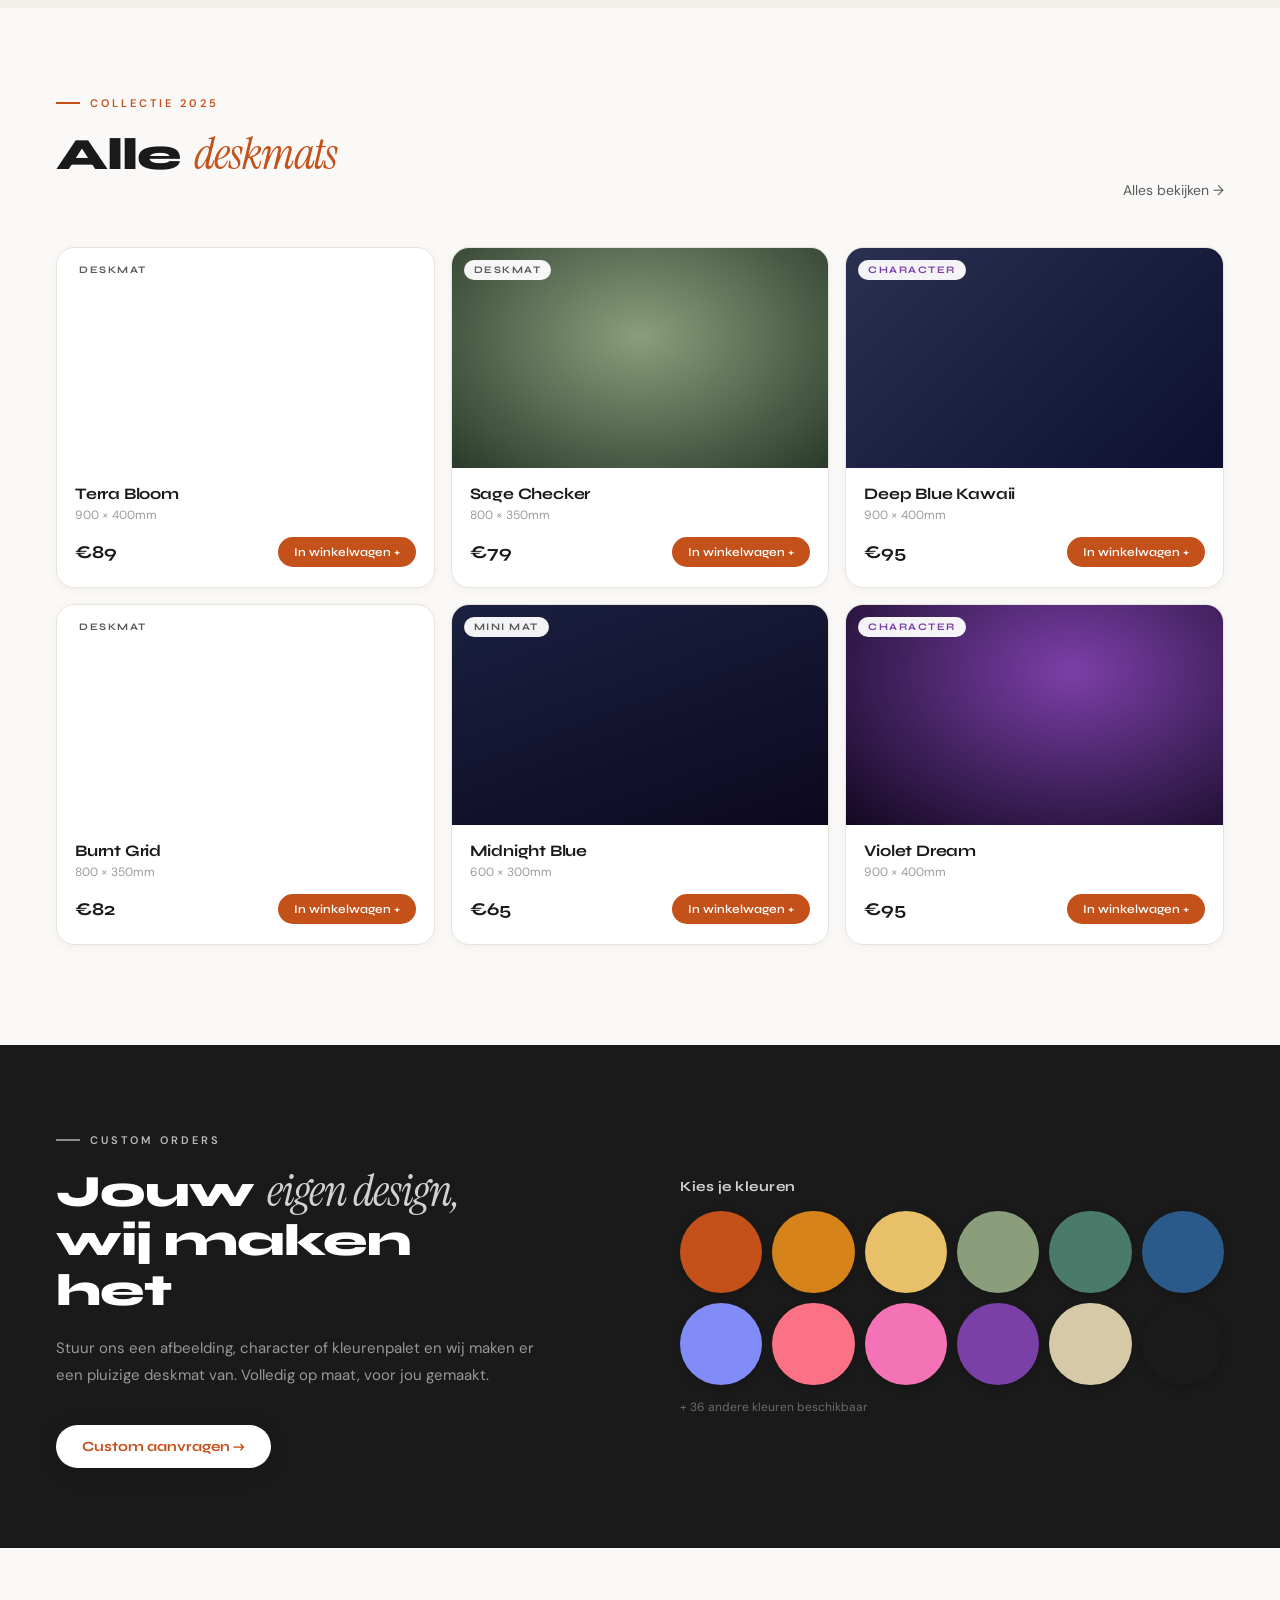
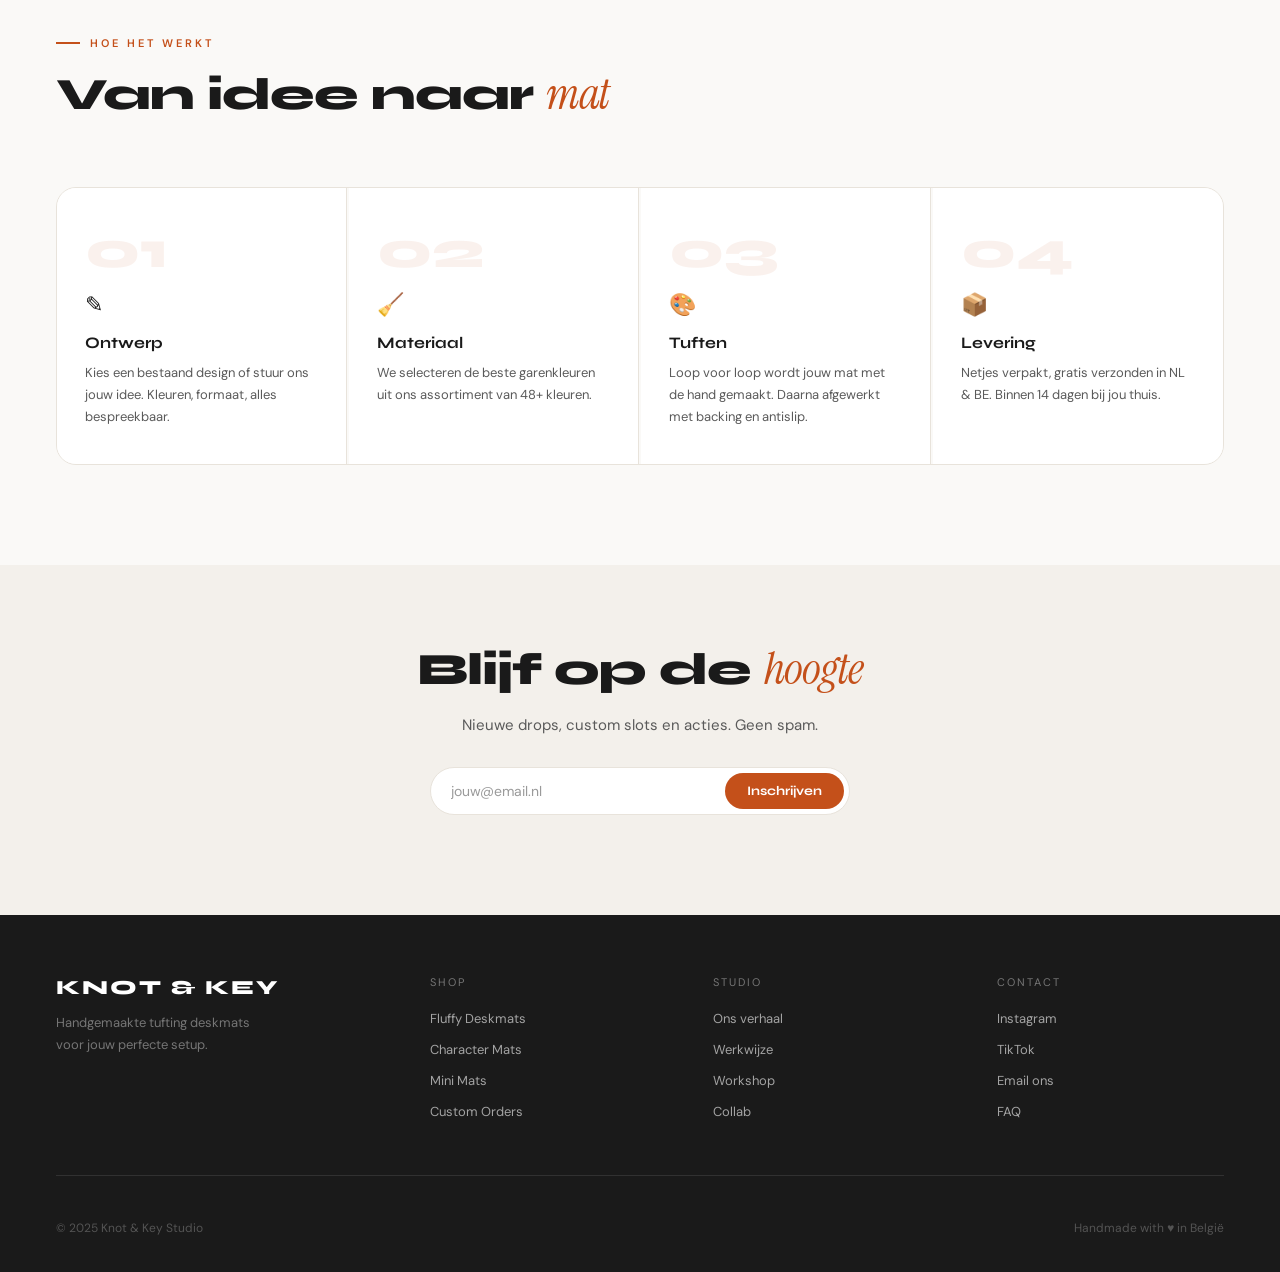
==== commit ae5d72cf: "witte vibe" ====
--- a/index.html
+++ b/index.html
@@ -3,388 +3,345 @@
 <head>
     <meta charset="UTF-8" />
     <meta name="viewport" content="width=device-width, initial-scale=1.0" />
-    <title>KNOT &amp; KEY - Fluffy Tufting Deskmats</title>
+    <title>RugCraft</title>
     <link href="https://fonts.googleapis.com/css2?family=Syne:wght@400;700;800&family=Instrument+Serif:ital@0;1&family=DM+Sans:wght@300;400;500&display=swap" rel="stylesheet" />
     <link rel="stylesheet" href="./CSS/Hoofdpagina.css" />
 </head>
 <body>
 
-<!-- ========================================
-     CUSTOM CURSOR
-========================================= -->
+<!-- CURSOR -->
 <div class="cur" id="cur"></div>
 <div class="curring" id="ring"></div>
 
-
-<!-- ========================================
-     NAVIGATION
-========================================= -->
+<!-- ========== NAVIGATIE ========== -->
 <nav>
     <div class="logo">Knot &amp; Key</div>
     <ul class="navl">
-        <li><a href="#deskmats">Deskmats</a></li>
+        <li><a href="#products">Collectie</a></li>
         <li><a href="#custom">Custom</a></li>
-        <li><a href="#studio">Studio</a></li>
-        <li><a href="#shop" class="ncta">Shop nu</a></li>
+        <li><a href="#process">Proces</a></li>
+        <li><a href="#products" class="ncta">Shop nu</a></li>
     </ul>
 </nav>
 
-
-<!-- ========================================
-     HERO
-     Bevat: gradient mesh, 5 drijvende shapes,
-     badge, titel, subtitel en CTA knoppen
-========================================= -->
+<!-- ========== HERO ========== -->
+<!-- De hero toont direct de producten naast de tekst -->
 <section class="hero">
 
-    <!-- Achtergrond gradiënt mesh -->
-    <div class="hmesh"></div>
-
-    <!-- Geometrische drijvende shapes (CSS animatie) -->
-    <div class="shp s1"></div>
-    <div class="shp s2"></div>
-    <div class="shp s3"></div>
-    <div class="shp s4"></div>
-    <div class="shp s5"></div>
-
-    <!-- Hero tekst content -->
-    <div class="hc">
+    <!-- Links: tekst & CTA -->
+    <div class="hero-text">
         <div class="hbadge">
             <span class="bdot"></span>
             Handmade Tufting Studio
         </div>
-
         <h1 class="htitle">
-            <span class="t1">Fluffy Deskmats</span>
-            <span class="t2">voor jouw setup</span>
+            <span class="t1">RugCraft</span>
+            <span class="t2">Speciaal</span>
+            <span class="t3">Op maat gemaakt</span>
         </h1>
-
         <p class="hsub">
-            Zacht, pluizig en volledig handgemaakt. Onze tufting deskmats
-            brengen karakter en textuur naar je bureau.
+            Zacht, pluizig en volledig met de hand gemaakt.
+            Elk ontwerp is uniek &mdash; van schattig tot abstract.
         </p>
-
         <div class="hact">
-            <a href="#shop"   class="bp">Bekijk collectie &#10022;</a>
-            <a href="#custom" class="bs">Custom aanvragen &rarr;</a>
-        </div>
-    </div>
-
-</section>
-
-
-<!-- ========================================
-     SCROLL CARD
-     Kaart start gekanteld (rotateX) en wordt
-     plat zodra de gebruiker inscrollt (via JS)
-========================================= -->
-<section class="scsec" id="deskmats">
-
-    <div class="schead rev">
-        <h2>Onze <em>nieuwste</em> drops</h2>
-        <p>Elk stuk handgemaakt met tufting gun en premium garen</p>
-    </div>
-
-    <!-- JS voegt class .flat toe bij scrollen -->
-    <div class="cwrap" id="cwrap">
-        <div class="bcard" id="bcard">
-
-            <!-- Spotlight effect: positie via CSS custom properties (--mx, --my) -->
-            <div class="cspot" id="cspot"></div>
-
-            <!-- 2x2 grid met product previews -->
-            <div class="cinner">
-                <div class="pi">
-                    <div class="pibg pa"></div>
-                    <div class="pilbl">
-                        <span class="piname">Terra Bloom</span>
-                        <span class="piprice">&euro;89 &mdash; 900&times;400mm</span>
-                    </div>
-                </div>
-                <div class="pi">
-                    <div class="pibg pb"></div>
-                    <div class="pilbl">
-                        <span class="piname">Sage Checker</span>
-                        <span class="piprice">&euro;79</span>
-                    </div>
-                </div>
-                <div class="pi">
-                    <div class="pibg pc"></div>
-                    <div class="pilbl">
-                        <span class="piname">Deep Blue</span>
-                        <span class="piprice">&euro;85</span>
-                    </div>
-                </div>
-                <div class="pi">
-                    <div class="pibg pd"></div>
-                    <div class="pilbl">
-                        <span class="piname">Violet Dream</span>
-                        <span class="piprice">&euro;95</span>
-                    </div>
-                </div>
-            </div>
-
-        </div>
-    </div>
-
-</section>
-
-
-<!-- ========================================
-     FEATURES
-========================================= -->
-<section class="fsec" id="studio">
-
-    <div class="ebrow rev">Waarom Knot &amp; Key</div>
-
-    <div class="fgrid">
-
-        <div class="fc rev">
-            <div class="ficon">&#129529;</div>
-            <div class="ftitle">100% handgemaakt</div>
-            <div class="fdesc">
-                Elke mat wordt loop voor loop met een tufting gun gemaakt.
-                Geen fabrieken, geen shortcuts. Alleen vakwerk.
-            </div>
-            <div class="fnum">01</div>
-        </div>
-
-        <div class="fc rev d1">
-            <div class="ficon">&#127912;</div>
-            <div class="ftitle">Volledig custom</div>
-            <div class="fdesc">
-                Stuur je ontwerp, character of idee. Wij maken het pluizig
-                werkelijkheid. Elke kleur, elk formaat mogelijk.
-            </div>
-            <div class="fnum">02</div>
-        </div>
-
-        <div class="fc rev d2">
-            <div class="ficon">&#10022;</div>
-            <div class="ftitle">Premium kwaliteit</div>
-            <div class="fdesc">
-                Hoogwaardig garen, stevig backing, antislip onderkant.
-                Zacht voor je polsen en gemaakt om lang mee te gaan.
-            </div>
-            <div class="fnum">03</div>
-        </div>
-
-    </div>
-</section>
-
-
-<!-- ========================================
-     PRODUCTS GRID
-========================================= -->
-<section class="psec" id="shop">
-
-    <div class="sechdr rev">
-        <h2 class="sectitle">Collectie <em>2025</em></h2>
-        <a href="#" class="seclink">Alles bekijken</a>
+            <a href="#products" class="bp">Bekijk collectie</a>
+            <a href="#custom"   class="bs">Custom aanvragen &rarr;</a>
+        </div>
+
+        <!-- Kleine stats -->
+        <div class="hero-stats">
+            <div class="hstat">
+                <span class="hstat-n">48+</span>
+                <span class="hstat-l">Kleuren</span>
+            </div>
+            <div class="hstat-div"></div>
+            <div class="hstat">
+                <span class="hstat-n">100%</span>
+                <span class="hstat-l">Handgemaakt</span>
+            </div>
+            <div class="hstat-div"></div>
+            <div class="hstat">
+                <span class="hstat-n">14 dgn</span>
+                <span class="hstat-l">Levertijd custom</span>
+            </div>
+        </div>
+    </div>
+
+    <!-- Rechts: product kaarten direct zichtbaar in hero -->
+    <div class="hero-products">
+
+        <!-- Grote uitgelichte kaart -->
+        <div class="hpcard hpcard-big">
+            <div class="hpcard-bg hpbg1"></div>
+            <div class="hpcard-badge">Bestseller</div>
+            <div class="hpcard-info">
+                <span class="hpcard-name">Terra Bloom</span>
+                <span class="hpcard-price">&euro;89</span>
+            </div>
+        </div>
+
+        <!-- Twee kleinere kaarten -->
+        <div class="hpcard-col">
+            <div class="hpcard hpcard-sm">
+                <div class="hpcard-bg hpbg2"></div>
+                <div class="hpcard-info">
+                    <span class="hpcard-name">Sage Checker</span>
+                    <span class="hpcard-price">&euro;79</span>
+                </div>
+            </div>
+            <div class="hpcard hpcard-sm">
+                <div class="hpcard-bg hpbg3"></div>
+                <div class="hpcard-badge hpcard-badge-purple">Character</div>
+                <div class="hpcard-info">
+                    <span class="hpcard-name">Violet Dream</span>
+                    <span class="hpcard-price">&euro;95</span>
+                </div>
+            </div>
+        </div>
+
+    </div>
+</section>
+
+<!-- ========== TAGLINE STRIP ========== -->
+<div class="strip">
+    <div class="strip-track">
+        <span>Handgemaakt &#10022;</span>
+        <span>Tufting Studio &#10022;</span>
+        <span>Custom Orders &#10022;</span>
+        <span>Premium Garen &#10022;</span>
+        <span>Uniek Design &#10022;</span>
+        <span>Handgemaakt &#10022;</span>
+        <span>Tufting Studio &#10022;</span>
+        <span>Custom Orders &#10022;</span>
+        <span>Premium Garen &#10022;</span>
+        <span>Uniek Design &#10022;</span>
+    </div>
+</div>
+
+<!-- ========== WAT IS EEN TUFTING DESKMAT ========== -->
+<section class="about-sec">
+    <div class="about-text rev">
+        <div class="ebrow">Wat wij maken</div>
+        <h2 class="sec-title">Een <em>pluizige mat</em><br/>voor op je bureau</h2>
+        <p class="about-desc">
+            Een tufting deskmat is een dikke, zachte mat die je onder je toetsenbord en muis legt.
+            Handgemaakt met een tufting gun &mdash; loop voor loop wordt elk garendraad door een
+            stevige backing gestoken. Het resultaat: een uniek, fluffy object dat je bureau compleet maakt.
+        </p>
+        <ul class="about-list">
+            <li><span class="check">&#10003;</span> Beschermt je bureau</li>
+            <li><span class="check">&#10003;</span> Zacht voor je polsen</li>
+            <li><span class="check">&#10003;</span> Elke kleur en elk formaat</li>
+            <li><span class="check">&#10003;</span> Eigen design mogelijk</li>
+        </ul>
+    </div>
+    <div class="about-visual rev d1">
+        <!-- Visueel: gestapelde mat previews -->
+        <div class="mat-stack">
+            <div class="mat-card mc1">
+                <div class="mat-texture mt1"></div>
+                <div class="mat-label">900 &times; 400mm</div>
+            </div>
+            <div class="mat-card mc2">
+                <div class="mat-texture mt2"></div>
+            </div>
+            <div class="mat-card mc3">
+                <div class="mat-texture mt3"></div>
+            </div>
+        </div>
+    </div>
+</section>
+
+<!-- ========== PRODUCTEN GRID ========== -->
+<section class="products-sec" id="products">
+
+    <div class="sec-hdr rev">
+        <div>
+            <div class="ebrow">Collectie 2025</div>
+            <h2 class="sec-title">Alle <em>deskmats</em></h2>
+        </div>
+        <a href="#" class="seclink">Alles bekijken &rarr;</a>
     </div>
 
     <div class="pgrid">
 
         <div class="pcard rev">
-            <div class="pvis"><div class="pvbg pv1"></div></div>
-            <div class="pinfo">
-                <div class="ptag">Deskmat</div>
-                <div class="pname">Terra Bloom<br />900&times;400mm</div>
+            <div class="pvis">
+                <div class="pvbg pv1"></div>
+                <div class="ptag-float">Deskmat</div>
+            </div>
+            <div class="pinfo">
+                <div class="pname">Terra Bloom</div>
+                <div class="psize">900 &times; 400mm</div>
                 <div class="pfoot">
                     <span class="pprice">&euro;89</span>
-                    <div class="pbtn">+</div>
+                    <button class="pbtn">In winkelwagen +</button>
                 </div>
             </div>
         </div>
 
         <div class="pcard rev d1">
-            <div class="pvis"><div class="pvbg pv2"></div></div>
-            <div class="pinfo">
-                <div class="ptag">Deskmat</div>
-                <div class="pname">Sage Checker<br />800&times;350mm</div>
+            <div class="pvis">
+                <div class="pvbg pv2"></div>
+                <div class="ptag-float">Deskmat</div>
+            </div>
+            <div class="pinfo">
+                <div class="pname">Sage Checker</div>
+                <div class="psize">800 &times; 350mm</div>
                 <div class="pfoot">
                     <span class="pprice">&euro;79</span>
-                    <div class="pbtn">+</div>
+                    <button class="pbtn">In winkelwagen +</button>
                 </div>
             </div>
         </div>
 
         <div class="pcard rev d2">
-            <div class="pvis"><div class="pvbg pv3"></div></div>
-            <div class="pinfo">
-                <div class="ptag">Character Deskmat</div>
-                <div class="pname">Deep Blue Kawaii<br />900&times;400mm</div>
+            <div class="pvis">
+                <div class="pvbg pv3"></div>
+                <div class="ptag-float ptag-char">Character</div>
+            </div>
+            <div class="pinfo">
+                <div class="pname">Deep Blue Kawaii</div>
+                <div class="psize">900 &times; 400mm</div>
                 <div class="pfoot">
                     <span class="pprice">&euro;95</span>
-                    <div class="pbtn">+</div>
+                    <button class="pbtn">In winkelwagen +</button>
                 </div>
             </div>
         </div>
 
         <div class="pcard rev">
-            <div class="pvis"><div class="pvbg pv4"></div></div>
-            <div class="pinfo">
-                <div class="ptag">Deskmat</div>
-                <div class="pname">Burnt Grid<br />800&times;350mm</div>
+            <div class="pvis">
+                <div class="pvbg pv4"></div>
+                <div class="ptag-float">Deskmat</div>
+            </div>
+            <div class="pinfo">
+                <div class="pname">Burnt Grid</div>
+                <div class="psize">800 &times; 350mm</div>
                 <div class="pfoot">
                     <span class="pprice">&euro;82</span>
-                    <div class="pbtn">+</div>
+                    <button class="pbtn">In winkelwagen +</button>
                 </div>
             </div>
         </div>
 
         <div class="pcard rev d1">
-            <div class="pvis"><div class="pvbg pv5"></div></div>
-            <div class="pinfo">
-                <div class="ptag">Mini Deskmat</div>
-                <div class="pname">Midnight Blue<br />600&times;300mm</div>
+            <div class="pvis">
+                <div class="pvbg pv5"></div>
+                <div class="ptag-float">Mini Mat</div>
+            </div>
+            <div class="pinfo">
+                <div class="pname">Midnight Blue</div>
+                <div class="psize">600 &times; 300mm</div>
                 <div class="pfoot">
                     <span class="pprice">&euro;65</span>
-                    <div class="pbtn">+</div>
+                    <button class="pbtn">In winkelwagen +</button>
                 </div>
             </div>
         </div>
 
         <div class="pcard rev d2">
-            <div class="pvis"><div class="pvbg pv6"></div></div>
-            <div class="pinfo">
-                <div class="ptag">Character Deskmat</div>
-                <div class="pname">Violet Dream<br />900&times;400mm</div>
+            <div class="pvis">
+                <div class="pvbg pv6"></div>
+                <div class="ptag-float ptag-char">Character</div>
+            </div>
+            <div class="pinfo">
+                <div class="pname">Violet Dream</div>
+                <div class="psize">900 &times; 400mm</div>
                 <div class="pfoot">
                     <span class="pprice">&euro;95</span>
-                    <div class="pbtn">+</div>
-                </div>
-            </div>
-        </div>
-
-    </div>
-</section>
-
-
-<!-- ========================================
-     SPLIT PANELS
-     Links: over tufting  |  Rechts: custom orders
-========================================= -->
-<section class="splsec" id="custom">
-
-    <div class="sp spa rev">
-        <div class="splbl">01 &mdash; Tufting</div>
-        <h2 class="sptitle">Elke mat <em>uniek,</em><br />met de hand</h2>
-        <p class="spdesc">
-            Met onze tufting gun maken we loop voor loop jouw perfecte deskmat.
-            Premium garen, duurzame backing, antislip onderkant.
+                    <button class="pbtn">In winkelwagen +</button>
+                </div>
+            </div>
+        </div>
+
+    </div>
+</section>
+
+<!-- ========== CUSTOM BANNER ========== -->
+<section class="custom-sec" id="custom">
+    <div class="custom-text rev">
+        <div class="ebrow ebrow-light">Custom Orders</div>
+        <h2 class="sec-title sec-title-light">Jouw <em>eigen design,</em><br/>wij maken het</h2>
+        <p class="custom-desc">
+            Stuur ons een afbeelding, character of kleurenpalet en wij maken er
+            een pluizige deskmat van. Volledig op maat, voor jou gemaakt.
         </p>
-        <a href="#" class="splink">Meer over ons proces</a>
-
-        <!-- Interactieve garen-kleur dots (hover vergroot ze) -->
-        <div class="tdots">
-            <div class="td td1"></div><div class="td td2"></div><div class="td td3"></div>
-            <div class="td td4"></div><div class="td td1"></div><div class="td td5"></div>
-            <div class="td td6"></div><div class="td td2"></div><div class="td td3"></div>
-            <div class="td td4"></div>
-        </div>
-
-        <div class="spstats">
-            <div>
-                <span class="spsn snr">48+</span>
-                <div class="spsl">Kleuren garen</div>
-            </div>
-            <div>
-                <span class="spsn snr">100%</span>
-                <div class="spsl">Handgemaakt</div>
-            </div>
-        </div>
-    </div>
-
-    <div class="sp spb spg rev d1">
-        <div class="splbl">02 &mdash; Custom Orders</div>
-        <h2 class="sptitle">Jouw karakter,<br /><em>pluizig</em> gemaakt</h2>
-        <p class="spdesc">
-            Fan art, mascotte, abstract patroon of jouw favoriete kleur &mdash;
-            stuur een referentie en wij maken het voor jou.
-        </p>
-        <a href="#" class="splink">Custom aanvragen</a>
-
-        <div class="spstats">
-            <div>
-                <span class="spsn sni">14 dgn</span>
-                <div class="spsl">Levertijd custom</div>
-            </div>
-            <div>
-                <span class="spsn sni">&infin;</span>
-                <div class="spsl">Mogelijke designs</div>
-            </div>
-        </div>
-    </div>
-
-</section>
-
-
-<!-- ========================================
-     PROCESS STEPS
-========================================= -->
-<section class="procsec">
-
-    <h2 class="sectitle rev">Zo werkt <em>het proces</em></h2>
-
+        <a href="#" class="bp bp-light">Custom aanvragen &rarr;</a>
+    </div>
+    <div class="custom-dots rev d1">
+        <div class="cdots-title">Kies je kleuren</div>
+        <div class="cdots-grid">
+            <div class="cd" style="background:#c4501a"></div>
+            <div class="cd" style="background:#d6831a"></div>
+            <div class="cd" style="background:#e8c06a"></div>
+            <div class="cd" style="background:#8a9e7b"></div>
+            <div class="cd" style="background:#4a7a6a"></div>
+            <div class="cd" style="background:#2a5a8a"></div>
+            <div class="cd" style="background:#818cf8"></div>
+            <div class="cd" style="background:#fb7185"></div>
+            <div class="cd" style="background:#f472b6"></div>
+            <div class="cd" style="background:#7b3fa8"></div>
+            <div class="cd" style="background:#d6c9a8"></div>
+            <div class="cd" style="background:#1a1a1a"></div>
+        </div>
+        <p class="cdots-sub">+ 36 andere kleuren beschikbaar</p>
+    </div>
+</section>
+
+<!-- ========== PROCESS ========== -->
+<section class="process-sec" id="process">
+    <div class="sec-hdr rev">
+        <div>
+            <div class="ebrow">Hoe het werkt</div>
+            <h2 class="sec-title">Van idee naar <em>mat</em></h2>
+        </div>
+    </div>
     <div class="procgrid">
         <div class="prc rev">
-            <div class="prci">&#10022;</div>
-            <div class="prcn">01</div>
+            <div class="prc-num">01</div>
+            <div class="prc-icon">&#9998;</div>
             <div class="prct">Ontwerp</div>
-            <div class="prcd">Schets samen het patroon, kleuren en formaat van jouw deskmat.</div>
+            <div class="prcd">Kies een bestaand design of stuur ons jouw idee. Kleuren, formaat, alles bespreekbaar.</div>
         </div>
         <div class="prc rev d1">
-            <div class="prci">&#10070;</div>
-            <div class="prcn">02</div>
+            <div class="prc-num">02</div>
+            <div class="prc-icon">&#129529;</div>
             <div class="prct">Materiaal</div>
-            <div class="prcd">Keuze uit 48+ kleuren premium garen. Wij selecteren de beste kwaliteit voor jouw design.</div>
+            <div class="prcd">We selecteren de beste garenkleuren uit ons assortiment van 48+ kleuren.</div>
         </div>
         <div class="prc rev d2">
-            <div class="prci">&#10097;</div>
-            <div class="prcn">03</div>
-            <div class="prct">Productie</div>
-            <div class="prcd">Loop voor loop handgemaakt. Afgewerkt met backing, latex en antislip onderkant.</div>
+            <div class="prc-num">03</div>
+            <div class="prc-icon">&#127912;</div>
+            <div class="prct">Tuften</div>
+            <div class="prcd">Loop voor loop wordt jouw mat met de hand gemaakt. Daarna afgewerkt met backing en antislip.</div>
         </div>
         <div class="prc rev d3">
-            <div class="prci">&#9678;</div>
-            <div class="prcn">04</div>
+            <div class="prc-num">04</div>
+            <div class="prc-icon">&#128230;</div>
             <div class="prct">Levering</div>
-            <div class="prcd">Zorgvuldig verpakt. Gratis verzending in NL &amp; BE. Met persoonlijke noot erbij.</div>
-        </div>
-    </div>
-
-</section>
-
-
-<!-- ========================================
-     NEWSLETTER
-========================================= -->
-<section class="nlsec rev">
-    <h2>Blijf op de <em>hoogte</em></h2>
-    <p>Nieuwe drops, custom slots en studio nieuws. Geen spam, alleen het goede.</p>
+            <div class="prcd">Netjes verpakt, gratis verzonden in NL &amp; BE. Binnen 14 dagen bij jou thuis.</div>
+        </div>
+    </div>
+</section>
+
+<!-- ========== NEWSLETTER ========== -->
+<section class="nl-sec rev">
+    <h2 class="sec-title">Blijf op de <em>hoogte</em></h2>
+    <p class="nl-sub">Nieuwe drops, custom slots en acties. Geen spam.</p>
     <div class="nlform">
         <input type="email" class="nlin" placeholder="jouw@email.nl" />
         <button class="nlbtn">Inschrijven</button>
     </div>
 </section>
 
-
-<!-- ========================================
-     FOOTER
-========================================= -->
+<!-- ========== FOOTER ========== -->
 <footer>
     <div class="ftop">
-
         <div>
             <div class="flogo">Knot &amp; Key</div>
-            <p class="ftag">
-                Handgemaakte tufting deskmats<br />
-                voor jouw perfecte setup.<br />
-                Zacht. Uniek. Van jou.
-            </p>
-        </div>
-
+            <p class="ftag">Handgemaakte tufting deskmats<br/>voor jouw perfecte setup.</p>
+        </div>
         <div>
             <div class="fh">Shop</div>
             <ul class="flinks">
@@ -392,10 +349,8 @@
                 <li><a href="#">Character Mats</a></li>
                 <li><a href="#">Mini Mats</a></li>
                 <li><a href="#">Custom Orders</a></li>
-                <li><a href="#">Cadeaubon</a></li>
             </ul>
         </div>
-
         <div>
             <div class="fh">Studio</div>
             <ul class="flinks">
@@ -405,7 +360,6 @@
                 <li><a href="#">Collab</a></li>
             </ul>
         </div>
-
         <div>
             <div class="fh">Contact</div>
             <ul class="flinks">
@@ -415,7 +369,6 @@
                 <li><a href="#">FAQ</a></li>
             </ul>
         </div>
-
     </div>
     <div class="fbot">
         <span>&copy; 2025 Knot &amp; Key Studio</span>
@@ -423,8 +376,6 @@
     </div>
 </footer>
 
-<!-- JavaScript (altijd onderaan laden) -->
 <script src="./JS/main.js"></script>
-
 </body>
 </html>
--- a/CSS/Hoofdpagina.css
+++ b/CSS/Hoofdpagina.css
@@ -1,26 +1,28 @@
 ﻿/* ===========================================
-   KNOT & KEY — style.css
+   KNOT & KEY — style.css  (licht thema)
 
    Inhoudsopgave:
-   1.  CSS variabelen & reset
+   1.  Variabelen & reset
    2.  Custom cursor
    3.  Navigatie
-   4.  Hero
-   5.  Hero — geometrische shapes
-   6.  Scroll card
-   7.  Features
-   8.  Products grid
-   9.  Split panels
-   10. Process steps
-   11. Newsletter
-   12. Footer
-   13. Animaties & scroll reveals
-   14. Responsive (max-width: 900px)
-=========================================== */
-
-
-/* ===========================================
-   1. CSS VARIABELEN & RESET
+   4.  Hero (split: tekst | producten)
+   5.  Hero product kaarten
+   6.  Hero stats
+   7.  Tagline strip
+   8.  About sectie
+   9.  Mat stack visual
+   10. Producten grid
+   11. Custom banner
+   12. Process
+   13. Newsletter
+   14. Footer
+   15. Animaties & scroll reveals
+   16. Responsive
+=========================================== */
+
+
+/* ===========================================
+   1. VARIABELEN & RESET
 =========================================== */
 
 *, *::before, *::after {
@@ -29,25 +31,29 @@
     box-sizing: border-box;
 }
 
-html {
-    scroll-behavior: smooth;
-}
+html { scroll-behavior: smooth; }
 
 :root {
-    --bg:      #030303;
-    --white:   #ffffff;
-    --muted:   rgba(255, 255, 255, 0.4);
-    --border:  rgba(255, 255, 255, 0.08);
-    --indigo:  #818cf8;
-    --rose:    #fb7185;
+    /* Licht kleurenpalet */
+    --bg:         #faf9f7;
+    --bg2:        #f3f0eb;
+    --bg-dark:    #1a1a1a;
+    --text:       #1a1a1a;
+    --text-mid:   #5a5a5a;
+    --text-light: #9a9a9a;
+    --border:     #e8e3db;
+    --accent:     #c4501a;       /* warme oranje/rust tint */
+    --accent2:    #8a9e7b;       /* sage groen */
+    --accent3:    #818cf8;       /* indigo */
+    --white:      #ffffff;
 }
 
 body {
-    background:   var(--bg);
-    color:        var(--white);
-    font-family:  'DM Sans', sans-serif;
-    overflow-x:   hidden;
-    cursor:       none;
+    background:  var(--bg);
+    color:       var(--text);
+    font-family: 'DM Sans', sans-serif;
+    overflow-x:  hidden;
+    cursor:      none;
 }
 
 
@@ -55,8 +61,7 @@
    2. CUSTOM CURSOR
 =========================================== */
 
-.cur,
-.curring {
+.cur, .curring {
     position:       fixed;
     pointer-events: none;
     z-index:        9999;
@@ -64,28 +69,25 @@
     transform:      translate(-50%, -50%);
 }
 
-/* Kleine gevulde bol */
 .cur {
     width:      8px;
     height:     8px;
-    background: var(--white);
+    background: var(--accent);
     transition: width .2s, height .2s;
 }
 
-/* Grote ring die iets achterloopt (via JS) */
 .curring {
-    width:        36px;
-    height:       36px;
-    border:       1px solid rgba(255, 255, 255, .22);
-    transition:   width .3s, height .3s, border-color .3s;
-}
-
-/* Vergroot bij hover op interactieve elementen */
+    width:      34px;
+    height:     34px;
+    border:     1.5px solid rgba(196, 80, 26, 0.3);
+    transition: width .3s, height .3s, border-color .3s;
+}
+
 .cur.b    { width: 14px; height: 14px; }
 .curring.b {
-    width:        54px;
-    height:       54px;
-    border-color: rgba(251, 113, 133, .5);
+    width:        52px;
+    height:       52px;
+    border-color: rgba(196, 80, 26, 0.6);
 }
 
 
@@ -97,396 +99,410 @@
     position:        fixed;
     top: 0; left: 0; right: 0;
     z-index:         100;
-    padding:         24px 56px;
+    padding:         20px 56px;
     display:         flex;
     justify-content: space-between;
     align-items:     center;
+    background:      rgba(250, 249, 247, 0.92);
+    backdrop-filter: blur(12px);
+    border-bottom:   1px solid var(--border);
 }
 
 .logo {
-    font-family:  'Syne', sans-serif;
-    font-weight:  800;
-    font-size:    18px;
-    letter-spacing: 3px;
+    font-family:    'Syne', sans-serif;
+    font-weight:    800;
+    font-size:      18px;
+    letter-spacing: 2px;
     text-transform: uppercase;
+    color:          var(--text);
 }
 
 .navl {
     display:     flex;
-    gap:         34px;
+    gap:         32px;
     list-style:  none;
     align-items: center;
 }
 
 .navl a {
-    color:           var(--muted);
+    color:           var(--text-mid);
     text-decoration: none;
-    font-size:       13px;
-    transition:      color .3s;
-}
-
-.navl a:hover { color: var(--white); }
-
-/* CTA knop in navigatie */
+    font-size:       14px;
+    transition:      color .2s;
+}
+
+.navl a:hover { color: var(--text); }
+
+/* CTA nav knop */
 .ncta {
-    background:    rgba(255, 255, 255, .07) !important;
-    border:        1px solid var(--border);
+    background:    var(--accent) !important;
     color:         var(--white) !important;
-    padding:       8px 20px;
+    padding:       9px 22px;
     border-radius: 100px;
-}
-
-.ncta:hover { background: rgba(255, 255, 255, .13) !important; }
-
-
-/* ===========================================
-   4. HERO
+    font-weight:   600;
+    transition:    background .2s !important;
+}
+
+.ncta:hover { background: #a84015 !important; }
+
+
+/* ===========================================
+   4. HERO — split layout
+   Links: tekst  |  Rechts: product kaarten
 =========================================== */
 
 .hero {
-    position:        relative;
-    min-height:      100vh;
-    display:         flex;
-    align-items:     center;
-    justify-content: center;
-    overflow:        hidden;
-}
-
-/* Zachte gradiënt mesh achtergrond */
-.hmesh {
-    position:       absolute;
-    inset:          0;
-    background:
-            radial-gradient(ellipse 80% 60% at 20% 40%, rgba(129, 140, 248, .06), transparent 60%),
-            radial-gradient(ellipse 60% 50% at 80% 60%, rgba(251, 113, 133, .06), transparent 60%);
+    min-height:            100vh;
+    display:               grid;
+    grid-template-columns: 1fr 1fr;
+    gap:                   60px;
+    align-items:           center;
+    padding:               120px 56px 80px;
+    background:            var(--bg);
+    position:              relative;
+    overflow:              hidden;
+}
+
+/* Subtiele achtergrond cirkel decoratie */
+.hero::before {
+    content:       '';
+    position:      absolute;
+    top:           -200px;
+    right:         -100px;
+    width:         600px;
+    height:        600px;
+    border-radius: 50%;
+    background:    radial-gradient(circle, rgba(196, 80, 26, 0.06), transparent 70%);
     pointer-events: none;
 }
 
-/* Vignette: donker bovenaan */
-.hero::before {
-    content:    '';
-    position:   absolute;
-    top: 0; left: 0; right: 0;
-    height:     32%;
-    background: linear-gradient(to bottom, var(--bg), transparent);
-    z-index:    2;
-    pointer-events: none;
-}
-
-/* Vignette: donker onderaan */
-.hero::after {
-    content:    '';
-    position:   absolute;
-    bottom: 0; left: 0; right: 0;
-    height:     32%;
-    background: linear-gradient(to top, var(--bg), transparent);
-    z-index:    2;
-    pointer-events: none;
-}
-
-/* Hero tekst container */
-.hc {
-    position:   relative;
-    z-index:    10;
-    text-align: center;
-    max-width:  780px;
-    padding:    0 24px;
-    animation:  fadeUp .9s .2s both;
-}
-
-/* Klein badge/label */
+/* ── Hero tekst kolom ── */
+.hero-text {
+    max-width: 520px;
+    animation: fadeUp .8s .1s both;
+}
+
 .hbadge {
     display:       inline-flex;
     align-items:   center;
     gap:           8px;
-    padding:       6px 16px;
+    padding:       6px 14px;
     border-radius: 100px;
-    background:    rgba(255, 255, 255, .03);
-    border:        1px solid var(--border);
-    font-size:     13px;
-    color:         var(--muted);
+    background:    rgba(196, 80, 26, 0.08);
+    border:        1px solid rgba(196, 80, 26, 0.2);
+    font-size:     12px;
+    color:         var(--accent);
+    font-weight:   500;
     letter-spacing: .5px;
-    margin-bottom: 44px;
+    margin-bottom: 28px;
 }
 
 .bdot {
-    width:         7px;
-    height:        7px;
-    background:    var(--rose);
+    width:         6px;
+    height:        6px;
+    background:    var(--accent);
     border-radius: 50%;
 }
 
-/* Grote titel */
 .htitle {
     font-family:    'Syne', sans-serif;
     font-weight:    800;
-    font-size:      clamp(54px, 9vw, 100px);
+    font-size:      clamp(44px, 5.5vw, 76px);
     line-height:    1;
-    letter-spacing: -3px;
-    margin-bottom:  28px;
-}
-
-/* Regel 1: wit gradiënt van boven naar iets dimmer */
+    letter-spacing: -2px;
+    margin-bottom:  24px;
+}
+
+/* Drie regels met eigen stijl */
 .t1 {
-    display:    block;
-    background: linear-gradient(to bottom, #fff, rgba(255, 255, 255, .75));
-    -webkit-background-clip: text;
-    -webkit-text-fill-color: transparent;
-    background-clip:         text;
-}
-
-/* Regel 2: italic met indigo-wit-rose gradiënt */
+    display: block;
+    color:   var(--text);
+}
+
 .t2 {
-    display:        block;
-    font-family:    'Instrument Serif', serif;
-    font-style:     italic;
-    font-weight:    400;
-    font-size:      1.08em;
-    background:     linear-gradient(to right, var(--indigo), rgba(255, 255, 255, .9), var(--rose));
-    -webkit-background-clip: text;
-    -webkit-text-fill-color: transparent;
-    background-clip:         text;
-}
-
-/* Subtitel */
+    display:     block;
+    font-family: 'Instrument Serif', serif;
+    font-style:  italic;
+    font-weight: 400;
+    color:       var(--accent);
+}
+
+.t3 {
+    display:     block;
+    font-family: 'Instrument Serif', serif;
+    font-style:  italic;
+    font-weight: 400;
+    font-size:   .75em;
+    color:       var(--text-mid);
+}
+
 .hsub {
-    font-size:     clamp(14px, 1.8vw, 18px);
-    color:         rgba(255, 255, 255, .36);
+    font-size:     clamp(14px, 1.6vw, 17px);
+    color:         var(--text-mid);
     line-height:   1.7;
-    max-width:     460px;
-    margin:        0 auto 52px;
+    max-width:     420px;
+    margin-bottom: 40px;
     font-weight:   300;
 }
 
-/* CTA knoppen rij */
+/* CTA knoppen */
 .hact {
-    display:         flex;
-    gap:             14px;
-    justify-content: center;
-    flex-wrap:       wrap;
-}
-
-/* Primaire knop (wit) */
+    display:   flex;
+    gap:       12px;
+    flex-wrap: wrap;
+}
+
+/* Primaire knop */
 .bp {
     display:         inline-flex;
     align-items:     center;
     gap:             8px;
-    background:      var(--white);
-    color:           #030303;
-    padding:         14px 30px;
+    background:      var(--accent);
+    color:           var(--white);
+    padding:         13px 26px;
     border-radius:   100px;
     font-family:     'Syne', sans-serif;
     font-weight:     700;
     font-size:       14px;
     text-decoration: none;
-    box-shadow:      0 0 40px rgba(255, 255, 255, .12);
-    transition:      transform .2s, box-shadow .2s;
+    transition:      background .2s, transform .2s;
+    box-shadow:      0 4px 20px rgba(196, 80, 26, 0.25);
 }
 
 .bp:hover {
-    transform:  translateY(-2px);
-    box-shadow: 0 8px 40px rgba(255, 255, 255, .2);
-}
-
-/* Secundaire knop (ghost) */
+    background:  #a84015;
+    transform:   translateY(-2px);
+}
+
+/* Secundaire knop */
 .bs {
     display:         inline-flex;
     align-items:     center;
     gap:             8px;
-    background:      rgba(255, 255, 255, .05);
-    border:          1px solid var(--border);
-    color:           var(--white);
-    padding:         14px 28px;
+    background:      var(--white);
+    border:          1.5px solid var(--border);
+    color:           var(--text);
+    padding:         13px 24px;
     border-radius:   100px;
     font-size:       14px;
     text-decoration: none;
-    transition:      background .3s;
-}
-
-.bs:hover { background: rgba(255, 255, 255, .1); }
-
-
-/* ===========================================
-   5. HERO — GEOMETRISCHE SHAPES
-=========================================== */
-
-/* Basis stijl voor alle shapes */
-.shp {
-    position:       absolute;
-    border-radius:  9999px;
-    border:         2px solid rgba(255, 255, 255, .1);
-    backdrop-filter: blur(2px);
-}
-
-/* Innerlijke gloed op elke shape */
-.shp::after {
-    content:       '';
-    position:      absolute;
-    inset:         0;
-    border-radius: inherit;
-    background:    radial-gradient(circle at 50% 50%, rgba(255, 255, 255, .12), transparent 70%);
-}
-
-/* Elke shape heeft een eigen --r (rotatie) custom property */
-.s1 { width: 580px; height: 132px; top: 20%;    left: -10%;  background: linear-gradient(to right, rgba(129, 140, 248, .14), transparent); animation: float 13s ease-in-out infinite;      --r: 12deg;  }
-.s2 { width: 480px; height: 112px; top: 72%;    right: -6%;  background: linear-gradient(to right, rgba(251, 113, 133, .14), transparent); animation: float 11s ease-in-out infinite 1.8s; --r: -15deg; }
-.s3 { width: 290px; height: 74px;  bottom: 12%; left: 7%;    background: linear-gradient(to right, rgba(139, 92,  246, .14), transparent); animation: float 14s ease-in-out infinite .8s;  --r: -8deg;  }
-.s4 { width: 198px; height: 56px;  top: 12%;    right: 17%;  background: linear-gradient(to right, rgba(251, 191,  36, .14), transparent); animation: float 10s ease-in-out infinite 2.2s; --r: 20deg;  }
-.s5 { width: 144px; height: 42px;  top: 7%;     left: 26%;   background: linear-gradient(to right, rgba( 34, 211, 238, .14), transparent); animation: float  9s ease-in-out infinite 2.8s; --r: -25deg; }
-
-@keyframes float {
-    0%, 100% { transform: translateY(0)     rotate(var(--r, 0deg)); }
-    50%       { transform: translateY(-20px) rotate(var(--r, 0deg)); }
-}
-
-
-/* ===========================================
-   6. SCROLL CARD
-=========================================== */
-
-.scsec {
-    padding:  0 0 100px;
-    overflow: hidden;
-}
-
-/* Sectie header */
-.schead {
-    text-align: center;
-    padding:    100px 24px 56px;
-}
-
-.schead h2 {
-    font-family:    'Syne', sans-serif;
-    font-size:      clamp(30px, 4.5vw, 54px);
-    font-weight:    800;
-    letter-spacing: -1px;
-    line-height:    1.1;
-}
-
-.schead h2 em {
-    font-family: 'Instrument Serif', serif;
-    font-style:  italic;
-    font-weight: 400;
-    background:  linear-gradient(to right, var(--indigo), var(--rose));
-    -webkit-background-clip: text;
-    -webkit-text-fill-color: transparent;
-    background-clip:         text;
-}
-
-.schead p {
-    color:      var(--muted);
-    margin-top: 14px;
-    font-size:  15px;
-}
-
-/* Wrapper: JS voegt .flat toe bij scrollen */
-.cwrap {
-    max-width:        940px;
-    margin:           0 auto;
-    padding:          0 24px;
-    transform:        rotateX(16deg) scale(1.04);
-    transform-origin: top center;
-    transition:       transform .9s cubic-bezier(.25, .46, .45, .94);
-}
-
-.cwrap.flat { transform: rotateX(0deg) scale(1); }
-
-/* De grote kaart zelf */
-.bcard {
-    border:        3px solid #4a4a4a;
-    border-radius: 28px;
+    transition:      border-color .2s, background .2s;
+}
+
+.bs:hover { border-color: var(--text-mid); background: var(--bg2); }
+
+/* Lichte versie primaire knop (voor donkere secties) */
+.bp-light {
+    background: var(--white);
+    color:      var(--accent);
+    box-shadow: 0 4px 20px rgba(0,0,0,.15);
+}
+
+.bp-light:hover { background: var(--bg2); }
+
+
+/* ===========================================
+   5. HERO PRODUCT KAARTEN
+=========================================== */
+
+.hero-products {
+    display:               grid;
+    grid-template-columns: 1.4fr 1fr;
+    gap:                   12px;
+    animation:             fadeUp .8s .25s both;
+}
+
+/* Basis stijl voor alle hero product kaarten */
+.hpcard {
+    border-radius: 20px;
     overflow:      hidden;
-    background:    #1a1a1a;
-    box-shadow:
-            0  9px  20px rgba(0, 0, 0, .4),
-            0 37px  37px rgba(0, 0, 0, .28),
-            0 84px  50px rgba(0, 0, 0, .16);
-    height:   420px;
-    position: relative;
-}
-
-/* Spotlight overlay — positie wordt via JS ingesteld als CSS custom properties */
-.cspot {
-    position:   absolute;
-    inset:      0;
-    background: radial-gradient(
-            600px circle at var(--mx, 50%) var(--my, 50%),
-            rgba(255, 255, 255, .04),
-            transparent 50%
-    );
-    pointer-events: none;
-    border-radius:  inherit;
-}
-
-/* Inner grid met product previews */
-.cinner {
-    width:                 100%;
-    height:                100%;
-    background:            #111;
-    border-radius:         18px;
-    overflow:              hidden;
-    display:               grid;
-    grid-template-columns: 2fr 1fr 1fr;
-    grid-template-rows:    1fr 1fr;
-    gap:                   2px;
-    padding:               2px;
-}
-
-/* Enkel preview item */
-.pi {
     position:      relative;
-    overflow:      hidden;
-    border-radius: 12px;
-}
-
-/* Eerste item neemt 2 rijen in */
-.pi:first-child { grid-row: span 2; }
-
-.pibg {
+    box-shadow:    0 8px 40px rgba(0,0,0,.1);
+    transition:    transform .3s, box-shadow .3s;
+}
+
+.hpcard:hover {
+    transform:  translateY(-6px);
+    box-shadow: 0 16px 50px rgba(0,0,0,.15);
+}
+
+/* Grote kaart links */
+.hpcard-big { height: 440px; }
+
+/* Twee kleine kaarten rechts */
+.hpcard-col {
+    display:        flex;
+    flex-direction: column;
+    gap:            12px;
+}
+
+.hpcard-sm { height: 214px; }
+
+/* Achtergrond van elke kaart */
+.hpcard-bg {
     position:   absolute;
     inset:      0;
     transition: transform .5s;
 }
 
-.pi:hover .pibg { transform: scale(1.07); }
-
-/* Preview achtergrond kleuren */
-.pa { background: radial-gradient(ellipse at 35% 50%, #c4501a, #3a0e00); }
-.pb {
-    background:       radial-gradient(ellipse at 50% 40%, #8a9e7b, #243424);
-    background-image: repeating-conic-gradient(#8a9e7b 0% 25%, #5a7a5a 0% 50%) 0 0 / 16px 16px;
-}
-.pc { background: linear-gradient(135deg, #2a3050, #0d1030); }
-.pd { background: radial-gradient(ellipse at 60% 30%, #7b3fa8, #120820); }
-
-/* Label onderaan elk preview item */
-.pilbl {
-    position:       absolute;
-    bottom: 12px; left: 12px; right: 12px;
-    background:     rgba(0, 0, 0, .6);
-    backdrop-filter: blur(12px);
-    border-radius:  10px;
-    padding:        10px 14px;
+.hpcard:hover .hpcard-bg { transform: scale(1.05); }
+
+/* Product achtergrond kleuren */
+.hpbg1 {
+    background: radial-gradient(ellipse at 40% 50%, #d4602a, #5a1a00);
+    background-image: repeating-linear-gradient(
+            45deg, rgba(255,255,255,.04) 0, rgba(255,255,255,.04) 1px,
+            transparent 0, transparent 14px
+    );
+}
+
+.hpbg2 {
+    background:       radial-gradient(ellipse at 50% 40%, #8a9e7b, #2a3a2a);
+    background-image: repeating-conic-gradient(#8a9e7b 0% 25%, #5a7a5a 0% 50%) 0 0 / 14px 14px;
+}
+
+.hpbg3 {
+    background: radial-gradient(ellipse at 60% 30%, #9b4fc8, #1a0828);
+}
+
+/* Badge bovenop de kaart */
+.hpcard-badge {
+    position:      absolute;
+    top:           16px;
+    left:          16px;
+    z-index:       2;
+    background:    rgba(255, 255, 255, 0.95);
+    color:         var(--accent);
+    font-family:   'Syne', sans-serif;
+    font-weight:   700;
+    font-size:     11px;
+    letter-spacing: 1px;
+    padding:       4px 12px;
+    border-radius: 100px;
+}
+
+.hpcard-badge-purple {
+    color: #7b3fa8;
+}
+
+/* Info label onderaan de kaart */
+.hpcard-info {
+    position:        absolute;
+    bottom: 0; left: 0; right: 0;
+    padding:         16px 18px;
+    background:      linear-gradient(to top, rgba(0,0,0,.75), transparent);
+    display:         flex;
+    justify-content: space-between;
+    align-items:     flex-end;
+    z-index:         2;
+}
+
+.hpcard-name {
+    color:       var(--white);
+    font-family: 'Syne', sans-serif;
+    font-weight: 700;
+    font-size:   15px;
+}
+
+.hpcard-price {
+    color:       var(--white);
+    font-size:   14px;
+    background:  rgba(255,255,255,.2);
+    padding:     3px 10px;
+    border-radius: 100px;
+    backdrop-filter: blur(4px);
+}
+
+
+/* ===========================================
+   6. HERO STATS
+=========================================== */
+
+.hero-stats {
+    display:     flex;
+    align-items: center;
+    gap:         24px;
+    margin-top:  44px;
+    padding-top: 32px;
+    border-top:  1px solid var(--border);
+}
+
+.hstat {
     display:        flex;
-    justify-content: space-between;
+    flex-direction: column;
+}
+
+.hstat-n {
+    font-family:    'Syne', sans-serif;
+    font-weight:    800;
+    font-size:      22px;
+    color:          var(--text);
+    line-height:    1;
+}
+
+.hstat-l {
+    font-size:  12px;
+    color:      var(--text-light);
+    margin-top: 3px;
+}
+
+.hstat-div {
+    width:      1px;
+    height:     32px;
+    background: var(--border);
+}
+
+
+/* ===========================================
+   7. TAGLINE STRIP
+=========================================== */
+
+.strip {
+    background: var(--accent);
+    padding:    14px 0;
+    overflow:   hidden;
+}
+
+.strip-track {
+    display:    flex;
+    gap:        0;
+    animation:  marquee 18s linear infinite;
+    white-space: nowrap;
+}
+
+.strip-track span {
+    display:        inline-flex;
     align-items:    center;
-}
-
-.piname  { font-family: 'Syne', sans-serif; font-weight: 700; font-size: 13px; }
-.piprice { font-size: 12px; color: var(--muted); }
-
-
-/* ===========================================
-   7. FEATURES
-=========================================== */
-
-.fsec {
-    padding:   60px 56px 80px;
-    max-width: 1240px;
-    margin:    0 auto;
-}
-
-/* Eyebrow label */
+    gap:            20px;
+    padding:        0 32px;
+    font-family:    'Syne', sans-serif;
+    font-size:      13px;
+    letter-spacing: 2px;
+    text-transform: uppercase;
+    color:          rgba(255, 255, 255, 0.9);
+}
+
+@keyframes marquee {
+    from { transform: translateX(0); }
+    to   { transform: translateX(-50%); }
+}
+
+
+/* ===========================================
+   8. ABOUT SECTIE
+=========================================== */
+
+.about-sec {
+    display:               grid;
+    grid-template-columns: 1fr 1fr;
+    gap:                   80px;
+    align-items:           center;
+    padding:               100px 56px;
+    background:            var(--bg2);
+}
+
+.about-text { max-width: 480px; }
+
 .ebrow {
     display:        inline-flex;
     align-items:    center;
@@ -494,154 +510,219 @@
     font-size:      11px;
     letter-spacing: 3px;
     text-transform: uppercase;
-    color:          var(--muted);
-    margin-bottom:  44px;
+    color:          var(--accent);
+    font-weight:    600;
+    margin-bottom:  20px;
 }
 
 .ebrow::before {
     content:    '';
-    width:      28px;
-    height:     1px;
-    background: rgba(255, 255, 255, .18);
-}
-
-.fgrid {
-    display:               grid;
-    grid-template-columns: repeat(3, 1fr);
-    gap:                   2px;
-}
-
-/* Feature kaart */
-.fc {
-    background:  rgba(255, 255, 255, .025);
-    border:      1px solid var(--border);
-    padding:     40px 34px;
-    position:    relative;
-    overflow:    hidden;
-    transition:  background .3s;
-}
-
-.fc:first-child { border-radius: 22px 0 0 22px; }
-.fc:last-child  { border-radius: 0 22px 22px 0; }
-.fc:hover       { background: rgba(255, 255, 255, .042); }
-
-/* Subtiele lijn bovenaan */
-.fc::before {
-    content:    '';
-    position:   absolute;
-    top: 0; left: 0; right: 0;
-    height:     1px;
-    background: linear-gradient(to right, transparent, rgba(255, 255, 255, .12), transparent);
-}
-
-.ficon {
-    width:         44px;
-    height:        44px;
-    border-radius: 12px;
-    background:    rgba(255, 255, 255, .06);
-    border:        1px solid var(--border);
-    display:       flex;
+    width:      24px;
+    height:     2px;
+    background: var(--accent);
+}
+
+/* Lichte versie eyebrow (voor donkere secties) */
+.ebrow-light { color: rgba(255,255,255,.7); }
+.ebrow-light::before { background: rgba(255,255,255,.5); }
+
+.sec-title {
+    font-family:    'Syne', sans-serif;
+    font-weight:    800;
+    font-size:      clamp(28px, 3.5vw, 48px);
+    line-height:    1.1;
+    letter-spacing: -1px;
+    margin-bottom:  20px;
+    color:          var(--text);
+}
+
+.sec-title em {
+    font-family: 'Instrument Serif', serif;
+    font-style:  italic;
+    font-weight: 400;
+    color:       var(--accent);
+}
+
+/* Lichte versie sectie titel */
+.sec-title-light { color: var(--white); }
+.sec-title-light em { color: rgba(255,255,255,.8); }
+
+.about-desc {
+    font-size:     15px;
+    color:         var(--text-mid);
+    line-height:   1.8;
+    margin-bottom: 28px;
+}
+
+.about-list {
+    list-style: none;
+    display:    flex;
+    flex-direction: column;
+    gap: 10px;
+}
+
+.about-list li {
+    display:     flex;
+    align-items: center;
+    gap:         10px;
+    font-size:   14px;
+    color:       var(--text-mid);
+}
+
+.check {
+    width:         22px;
+    height:        22px;
+    background:    rgba(196, 80, 26, 0.1);
+    color:         var(--accent);
+    border-radius: 50%;
+    display:       inline-flex;
     align-items:   center;
     justify-content: center;
-    font-size:     20px;
-    margin-bottom: 24px;
-}
-
-.ftitle {
-    font-family:    'Syne', sans-serif;
-    font-weight:    700;
-    font-size:      17px;
-    margin-bottom:  12px;
-    letter-spacing: -.2px;
-}
-
-.fdesc {
-    font-size:   13px;
-    color:       rgba(255, 255, 255, .38);
-    line-height: 1.75;
-}
-
-/* Achtergrond nummer */
-.fnum {
-    position:       absolute;
-    bottom: 20px; right: 24px;
-    font-family:    'Syne', sans-serif;
-    font-weight:    800;
-    font-size:      52px;
-    color:          rgba(255, 255, 255, .03);
-    line-height:    1;
-}
-
-
-/* ===========================================
-   8. PRODUCTS GRID
-=========================================== */
-
-.psec {
-    padding:   0 56px 100px;
-    max-width: 1240px;
+    font-size:     11px;
+    flex-shrink:   0;
+}
+
+
+/* ===========================================
+   9. MAT STACK VISUAL
+=========================================== */
+
+.about-visual {
+    display:         flex;
+    justify-content: center;
+}
+
+.mat-stack {
+    position:  relative;
+    width:     320px;
+    height:    260px;
+}
+
+/* Drie gestapelde mat kaarten */
+.mat-card {
+    position:      absolute;
+    border-radius: 16px;
+    overflow:      hidden;
+    box-shadow:    0 12px 40px rgba(0,0,0,.12);
+}
+
+.mc1 {
+    width:     300px;
+    height:    160px;
+    top:       80px;
+    left:      10px;
+    z-index:   3;
+    transform: rotate(-2deg);
+    transition: transform .3s;
+}
+
+.mc2 {
+    width:     280px;
+    height:    150px;
+    top:       30px;
+    left:      25px;
+    z-index:   2;
+    transform: rotate(3deg);
+    transition: transform .3s;
+}
+
+.mc3 {
+    width:     260px;
+    height:    140px;
+    top:       5px;
+    left:      40px;
+    z-index:   1;
+    transform: rotate(-5deg);
+    transition: transform .3s;
+}
+
+.mat-stack:hover .mc1 { transform: rotate(-2deg) translateY(-10px); }
+.mat-stack:hover .mc2 { transform: rotate(3deg)  translateY(-5px);  }
+
+/* Mat texturen */
+.mat-texture {
+    position:   absolute;
+    inset:      0;
+    transition: transform .4s;
+}
+
+.mt1 {
+    background: radial-gradient(ellipse at 40% 50%, #d4602a, #5a1a00);
+    background-image: repeating-linear-gradient(
+            45deg, rgba(255,255,255,.05) 0, rgba(255,255,255,.05) 1px,
+            transparent 0, transparent 12px
+    );
+}
+
+.mt2 { background: radial-gradient(ellipse at 50% 40%, #8a9e7b, #2a3a2a); }
+.mt3 { background: radial-gradient(ellipse at 60% 30%, #9b4fc8, #1a0828); }
+
+.mat-label {
+    position:      absolute;
+    bottom:        10px;
+    left:          14px;
+    background:    rgba(255,255,255,.9);
+    color:         var(--text);
+    font-family:   'Syne', sans-serif;
+    font-weight:   700;
+    font-size:     11px;
+    padding:       3px 10px;
+    border-radius: 100px;
+}
+
+
+/* ===========================================
+   10. PRODUCTEN GRID
+=========================================== */
+
+.products-sec {
+    padding:   80px 56px 100px;
+    max-width: 1280px;
     margin:    0 auto;
 }
 
-/* Header rij: titel + link */
-.sechdr {
+.sec-hdr {
     display:         flex;
     justify-content: space-between;
     align-items:     flex-end;
-    margin-bottom:   44px;
-}
-
-.sectitle {
-    font-family:    'Syne', sans-serif;
-    font-size:      clamp(30px, 3.5vw, 50px);
-    font-weight:    800;
-    letter-spacing: -1px;
-    line-height:    1;
-}
-
-.sectitle em {
-    font-family:  'Instrument Serif', serif;
-    font-style:   italic;
-    font-weight:  400;
-    color:        rgba(255, 255, 255, .45);
+    margin-bottom:   48px;
 }
 
 .seclink {
-    color:           var(--muted);
+    color:           var(--text-mid);
     text-decoration: none;
-    font-size:       13px;
-    display:         flex;
-    align-items:     center;
-    gap:             8px;
-    transition:      color .3s, gap .3s;
-}
-
-.seclink:hover { color: var(--white); gap: 14px; }
-.seclink::after { content: '→'; }
-
-/* 3-koloms grid */
+    font-size:       14px;
+    transition:      color .2s;
+}
+
+.seclink:hover { color: var(--text); }
+
+/* 3-koloms product grid */
 .pgrid {
     display:               grid;
     grid-template-columns: repeat(3, 1fr);
-    gap:                   10px;
+    gap:                   16px;
 }
 
 /* Product kaart */
 .pcard {
+    background:    var(--white);
     border-radius: 18px;
     overflow:      hidden;
-    border:        1px solid var(--border);
-    background:    rgba(255, 255, 255, .02);
-    transition:    border-color .3s, transform .3s;
+    border:        1.5px solid var(--border);
+    transition:    transform .3s, box-shadow .3s, border-color .3s;
+    box-shadow:    0 2px 12px rgba(0,0,0,.04);
 }
 
 .pcard:hover {
-    border-color: rgba(255, 255, 255, .14);
-    transform:    translateY(-4px);
-}
-
+    transform:    translateY(-5px);
+    box-shadow:   0 12px 36px rgba(0,0,0,.1);
+    border-color: rgba(196, 80, 26, 0.2);
+}
+
+/* Visueel deel van de kaart */
 .pvis {
-    height:   210px;
+    height:   220px;
     position: relative;
     overflow: hidden;
 }
@@ -654,365 +735,288 @@
 
 .pcard:hover .pvbg { transform: scale(1.07); }
 
-/* Product visuele achtergronden */
+/* Product achtergronden */
 .pv1 {
-    background:       radial-gradient(ellipse at 40% 50%, #c4501a, #2a0800);
-    background-image: repeating-linear-gradient(45deg, rgba(255,255,255,.05) 0, rgba(255,255,255,.05) 1px, transparent 0, transparent 14px);
+    background: radial-gradient(ellipse at 40% 50%, #d4602a, #3a0e00);
+    background-image: repeating-linear-gradient(
+            45deg, rgba(255,255,255,.05) 0, rgba(255,255,255,.05) 1px,
+            transparent 0, transparent 14px
+    );
 }
 .pv2 { background: radial-gradient(ellipse at 50% 40%, #8a9e7b, #2a3a2a); }
 .pv3 { background: linear-gradient(135deg, #2a3050, #0d1030); }
 .pv4 {
     background: radial-gradient(ellipse at 40% 50%, #c4501a, #4a1a00);
     background-image:
-            repeating-linear-gradient(  0deg, rgba(255,255,255,.06) 0, rgba(255,255,255,.06) 1px, transparent 0, transparent 20px),
-            repeating-linear-gradient( 90deg, rgba(255,255,255,.06) 0, rgba(255,255,255,.06) 1px, transparent 0, transparent 20px);
+            repeating-linear-gradient(  0deg, rgba(255,255,255,.06) 0, rgba(255,255,255,.06) 1px, transparent 0, transparent 18px),
+            repeating-linear-gradient( 90deg, rgba(255,255,255,.06) 0, rgba(255,255,255,.06) 1px, transparent 0, transparent 18px);
 }
 .pv5 { background: linear-gradient(160deg, #1a2040, #0d0820); }
 .pv6 { background: radial-gradient(ellipse at 60% 30%, #7b3fa8, #120820); }
 
-/* Product info onder de visual */
-.pinfo { padding: 18px 20px 22px; }
-
-.ptag {
-    font-size:      11px;
-    letter-spacing: 2px;
+/* Tag badge bovenop product visual */
+.ptag-float {
+    position:      absolute;
+    top:           12px;
+    left:          12px;
+    background:    rgba(255,255,255,.95);
+    color:         var(--text-mid);
+    font-family:   'Syne', sans-serif;
+    font-weight:   700;
+    font-size:     10px;
+    letter-spacing: 1.5px;
     text-transform: uppercase;
-    color:          var(--muted);
-    margin-bottom:  5px;
+    padding:       4px 10px;
+    border-radius: 100px;
+}
+
+.ptag-char {
+    color:      #7b3fa8;
+    background: rgba(255,255,255,.95);
+}
+
+/* Info deel onder de visual */
+.pinfo {
+    padding: 16px 18px 20px;
 }
 
 .pname {
     font-family:    'Syne', sans-serif;
     font-weight:    700;
-    font-size:      15px;
-    margin-bottom:  14px;
+    font-size:      16px;
+    color:          var(--text);
+    margin-bottom:  4px;
     letter-spacing: -.2px;
-    line-height:    1.3;
+}
+
+.psize {
+    font-size:     12px;
+    color:         var(--text-light);
+    margin-bottom: 14px;
 }
 
 .pfoot {
     display:         flex;
     justify-content: space-between;
     align-items:     center;
-}
-
-.pprice { font-size: 15px; font-weight: 500; }
-
+    gap:             10px;
+}
+
+.pprice {
+    font-family: 'Syne', sans-serif;
+    font-weight: 700;
+    font-size:   18px;
+    color:       var(--text);
+}
+
+/* "In winkelwagen" knop */
 .pbtn {
-    width:         34px;
-    height:        34px;
-    border-radius: 50%;
-    background:    rgba(255, 255, 255, .06);
-    border:        1px solid var(--border);
-    display:       flex;
-    align-items:   center;
-    justify-content: center;
-    font-size:     18px;
+    background:    var(--accent);
     color:         var(--white);
+    border:        none;
+    padding:       8px 16px;
+    border-radius: 100px;
+    font-family:   'Syne', sans-serif;
+    font-weight:   600;
+    font-size:     12px;
     cursor:        pointer;
-    transition:    background .2s;
-}
-
-.pbtn:hover { background: rgba(255, 255, 255, .14); }
-
-
-/* ===========================================
-   9. SPLIT PANELS
-=========================================== */
-
-.splsec {
-    max-width:             1240px;
-    margin:                0 auto 100px;
-    padding:               0 56px;
+    transition:    background .2s, transform .1s;
+    white-space:   nowrap;
+}
+
+.pbtn:hover    { background: #a84015; }
+.pbtn:active   { transform: scale(.97); }
+
+
+/* ===========================================
+   11. CUSTOM BANNER
+=========================================== */
+
+.custom-sec {
+    background:            var(--bg-dark);
+    padding:               80px 56px;
     display:               grid;
     grid-template-columns: 1fr 1fr;
+    gap:                   80px;
+    align-items:           center;
+}
+
+.custom-text { max-width: 480px; }
+
+.custom-desc {
+    font-size:     15px;
+    color:         rgba(255,255,255,.55);
+    line-height:   1.8;
+    margin-bottom: 36px;
+}
+
+/* Kleurendots raster */
+.custom-dots {}
+
+.cdots-title {
+    font-family:    'Syne', sans-serif;
+    font-weight:    700;
+    font-size:      14px;
+    color:          rgba(255,255,255,.8);
+    margin-bottom:  16px;
+    letter-spacing: .5px;
+}
+
+.cdots-grid {
+    display:               grid;
+    grid-template-columns: repeat(6, 1fr);
     gap:                   10px;
-}
-
-.sp {
-    border-radius: 22px;
-    padding:       52px 46px;
-    position:      relative;
-    overflow:      hidden;
-    border:        1px solid var(--border);
-    background:    rgba(255, 255, 255, .025);
-}
-
-/* Lichtere variant */
-.spg { background: rgba(255, 255, 255, .03); }
-
-/* Achtergrond gloed per panel via CSS custom properties */
-.sp::before {
-    content:       '';
-    position:      absolute;
-    inset:         0;
-    border-radius: inherit;
-    background:    radial-gradient(
-            ellipse 80% 70% at var(--gx, 20%) var(--gy, 30%),
-            var(--gc, rgba(251, 113, 133, .07)),
-            transparent
-    );
-    pointer-events: none;
-}
-
-.spa::before { --gx: 20%; --gy: 30%; --gc: rgba(251, 113, 133, .07); }
-.spb::before { --gx: 80%; --gy: 70%; --gc: rgba(129, 140, 248, .07); }
-
-.splbl {
-    font-size:      11px;
-    letter-spacing: 3px;
-    text-transform: uppercase;
-    color:          rgba(255, 255, 255, .28);
-    margin-bottom:  26px;
-}
-
-.sptitle {
-    font-family:    'Syne', sans-serif;
-    font-size:      clamp(26px, 2.8vw, 38px);
-    font-weight:    800;
-    line-height:    1.1;
-    letter-spacing: -.5px;
-    margin-bottom:  18px;
-}
-
-.sptitle em {
-    font-family: 'Instrument Serif', serif;
-    font-style:  italic;
-    font-weight: 400;
-}
-
-.spdesc {
-    font-size:     14px;
-    color:         rgba(255, 255, 255, .38);
-    line-height:   1.75;
-    margin-bottom: 32px;
-}
-
-.splink {
-    display:         inline-flex;
-    align-items:     center;
-    gap:             10px;
-    color:           var(--white);
-    text-decoration: none;
-    font-size:       13px;
-    letter-spacing:  .5px;
-    border-bottom:   1px solid rgba(255, 255, 255, .14);
-    padding-bottom:  6px;
-    transition:      gap .3s, border-color .3s;
-}
-
-.splink:hover { gap: 18px; border-color: rgba(255, 255, 255, .4); }
-.splink::after { content: '→'; }
-
-/* Statistieken rij */
-.spstats {
-    display:      flex;
-    gap:          32px;
-    margin-top:   44px;
-    padding-top:  32px;
-    border-top:   1px solid var(--border);
-}
-
-.spsn {
-    font-family: 'Syne', sans-serif;
-    font-size:   38px;
-    font-weight: 800;
-    line-height: 1;
-    display:     block;
-}
-
-/* Gradient kleuren voor statistieken */
-.snr {
-    background: linear-gradient(to right, var(--rose),   #fca5a5);
-    -webkit-background-clip: text; -webkit-text-fill-color: transparent; background-clip: text;
-}
-.sni {
-    background: linear-gradient(to right, var(--indigo), #c7d2fe);
-    -webkit-background-clip: text; -webkit-text-fill-color: transparent; background-clip: text;
-}
-
-.spsl {
-    font-size:      12px;
-    color:          var(--muted);
-    letter-spacing: .5px;
-    margin-top:     4px;
-}
-
-/* Garen kleur dots */
-.tdots {
-    display:               grid;
-    grid-template-columns: repeat(10, 1fr);
-    gap:                   5px;
-    margin-top:            32px;
-}
-
-.td {
+    margin-bottom:         14px;
+}
+
+.cd {
     aspect-ratio:  1;
     border-radius: 50%;
-    opacity:       .5;
-    transition:    transform .3s, opacity .3s;
+    transition:    transform .2s;
     cursor:        pointer;
-}
-
-.td:hover { transform: scale(1.7); opacity: 1; }
-
-.td1 { background: #c4501a; }
-.td2 { background: #d6831a; }
-.td3 { background: #8a9e7b; }
-.td4 { background: #d6c9a8; }
-.td5 { background: #818cf8; }
-.td6 { background: #fb7185; }
-
-
-/* ===========================================
-   10. PROCESS STEPS
-=========================================== */
-
-.procsec {
-    max-width:     1240px;
-    margin:        0 auto 100px;
-    padding:       0 56px;
-}
-
-.procsec .sectitle { margin-bottom: 52px; }
+    box-shadow:    0 2px 8px rgba(0,0,0,.2);
+}
+
+.cd:hover { transform: scale(1.3); }
+
+.cdots-sub {
+    font-size: 12px;
+    color:     rgba(255,255,255,.35);
+}
+
+
+/* ===========================================
+   12. PROCESS
+=========================================== */
+
+.process-sec {
+    padding:   80px 56px 100px;
+    max-width: 1280px;
+    margin:    0 auto;
+}
 
 .procgrid {
     display:               grid;
     grid-template-columns: repeat(4, 1fr);
     gap:                   2px;
-}
-
+    border-radius:         20px;
+    overflow:              hidden;
+    border:                1.5px solid var(--border);
+}
+
+/* Process stap kaart */
 .prc {
-    background:  rgba(255, 255, 255, .022);
-    border:      1px solid var(--border);
-    padding:     34px 28px;
+    background:  var(--white);
+    padding:     36px 28px;
     position:    relative;
-    overflow:    hidden;
-    transition:  background .3s;
-}
-
-.prc:first-child { border-radius: 20px 0 0 20px; }
-.prc:last-child  { border-radius: 0 20px 20px 0; }
-.prc:hover       { background: rgba(255, 255, 255, .04); }
-
-.prcn {
-    font-family:   'Syne', sans-serif;
-    font-size:     58px;
-    font-weight:   800;
-    color:         rgba(255, 255, 255, .05);
-    line-height:   1;
-    margin-bottom: 18px;
+    border-right: 1.5px solid var(--border);
+    transition:  background .2s;
+}
+
+.prc:last-child { border-right: none; }
+.prc:hover { background: var(--bg2); }
+
+.prc-num {
+    font-family:  'Syne', sans-serif;
+    font-weight:  800;
+    font-size:    52px;
+    color:        rgba(196, 80, 26, 0.08);
+    line-height:  1;
+    margin-bottom: 14px;
+}
+
+.prc-icon {
+    font-size:     22px;
+    margin-bottom: 14px;
+    display:       block;
 }
 
 .prct {
     font-family:   'Syne', sans-serif;
     font-weight:   700;
     font-size:     16px;
+    color:         var(--text);
     margin-bottom: 10px;
 }
 
 .prcd {
     font-size:   13px;
-    color:       rgba(255, 255, 255, .36);
+    color:       var(--text-mid);
     line-height: 1.7;
 }
 
-/* Decoratief icoontje rechtsboven */
-.prci {
-    position: absolute;
-    top: 26px; right: 22px;
-    font-size: 16px;
-    opacity:   .45;
-}
-
-
-/* ===========================================
-   11. NEWSLETTER
-=========================================== */
-
-.nlsec {
-    max-width:  680px;
-    margin:     0 auto 100px;
-    padding:    0 24px;
+
+/* ===========================================
+   13. NEWSLETTER
+=========================================== */
+
+.nl-sec {
     text-align: center;
-}
-
-.nlsec h2 {
-    font-family:    'Syne', sans-serif;
-    font-size:      clamp(30px, 4.5vw, 50px);
-    font-weight:    800;
-    letter-spacing: -1px;
-    margin-bottom:  16px;
-}
-
-.nlsec h2 em {
-    font-family: 'Instrument Serif', serif;
-    font-style:  italic;
-    font-weight: 400;
-    background:  linear-gradient(to right, var(--indigo), var(--rose));
-    -webkit-background-clip: text;
-    -webkit-text-fill-color: transparent;
-    background-clip:         text;
-}
-
-.nlsec p {
-    color:         var(--muted);
+    padding:    80px 24px 100px;
+    background: var(--bg2);
+}
+
+.nl-sub {
     font-size:     15px;
-    margin-bottom: 36px;
+    color:         var(--text-mid);
+    margin:        12px auto 32px;
+    max-width:     400px;
 }
 
 .nlform {
     display:       flex;
-    border:        1px solid var(--border);
+    max-width:     420px;
+    margin:        0 auto;
+    border:        1.5px solid var(--border);
     border-radius: 100px;
     overflow:      hidden;
-    background:    rgba(255, 255, 255, .03);
-    padding:       5px 5px 5px 22px;
-    max-width:     420px;
-    margin:        0 auto;
-    transition:    border-color .3s;
-}
-
-.nlform:focus-within { border-color: rgba(255, 255, 255, .18); }
+    background:    var(--white);
+    padding:       5px 5px 5px 20px;
+    transition:    border-color .2s, box-shadow .2s;
+}
+
+.nlform:focus-within {
+    border-color: var(--accent);
+    box-shadow:   0 0 0 3px rgba(196, 80, 26, 0.1);
+}
 
 .nlin {
     flex:        1;
     background:  none;
     border:      none;
     outline:     none;
-    color:       var(--white);
+    color:       var(--text);
     font-family: 'DM Sans', sans-serif;
     font-size:   14px;
 }
 
-.nlin::placeholder { color: rgba(255, 255, 255, .28); }
+.nlin::placeholder { color: var(--text-light); }
 
 .nlbtn {
-    background:    var(--white);
-    color:         #030303;
+    background:    var(--accent);
+    color:         var(--white);
     border:        none;
-    padding:       11px 22px;
+    padding:       10px 22px;
     border-radius: 100px;
     font-family:   'Syne', sans-serif;
     font-weight:   700;
     font-size:     13px;
     cursor:        pointer;
-    transition:    opacity .2s;
+    transition:    background .2s;
     white-space:   nowrap;
 }
 
-.nlbtn:hover { opacity: .88; }
-
-
-/* ===========================================
-   12. FOOTER
+.nlbtn:hover { background: #a84015; }
+
+
+/* ===========================================
+   14. FOOTER
 =========================================== */
 
 footer {
-    border-top: 1px solid var(--border);
-    padding:    56px 56px 36px;
-    max-width:  1240px;
-    margin:     0 auto;
+    background:  var(--bg-dark);
+    color:       rgba(255,255,255,.8);
+    padding:     60px 56px 36px;
 }
 
 .ftop {
@@ -1020,6 +1024,8 @@
     grid-template-columns: 1.4fr 1fr 1fr 1fr;
     gap:                   56px;
     margin-bottom:         44px;
+    padding-bottom:        44px;
+    border-bottom:         1px solid rgba(255,255,255,.1);
 }
 
 .flogo {
@@ -1028,12 +1034,13 @@
     font-size:      20px;
     letter-spacing: 2px;
     text-transform: uppercase;
+    color:          var(--white);
     margin-bottom:  12px;
 }
 
 .ftag {
     font-size:   13px;
-    color:       rgba(255, 255, 255, .28);
+    color:       rgba(255,255,255,.4);
     line-height: 1.7;
 }
 
@@ -1041,19 +1048,18 @@
     font-size:      11px;
     letter-spacing: 2px;
     text-transform: uppercase;
-    color:          rgba(255, 255, 255, .28);
+    color:          rgba(255,255,255,.4);
     margin-bottom:  18px;
 }
 
 .flinks { list-style: none; }
-
-.flinks li { margin-bottom: 9px; }
+.flinks li { margin-bottom: 10px; }
 
 .flinks a {
-    color:           rgba(255, 255, 255, .5);
+    color:           rgba(255,255,255,.6);
     text-decoration: none;
     font-size:       13px;
-    transition:      color .3s;
+    transition:      color .2s;
 }
 
 .flinks a:hover { color: var(--white); }
@@ -1062,75 +1068,76 @@
     display:         flex;
     justify-content: space-between;
     font-size:       12px;
-    color:           rgba(255, 255, 255, .2);
-    border-top:      1px solid var(--border);
-    padding-top:     24px;
-}
-
-
-/* ===========================================
-   13. ANIMATIES & SCROLL REVEALS
-=========================================== */
-
-/* Hero animatie bij laden */
+    color:           rgba(255,255,255,.25);
+}
+
+
+/* ===========================================
+   15. ANIMATIES & SCROLL REVEALS
+=========================================== */
+
 @keyframes fadeUp {
-    from { opacity: 0; transform: translateY(26px); }
+    from { opacity: 0; transform: translateY(24px); }
     to   { opacity: 1; transform: translateY(0);    }
 }
 
-/* Elementen starten onzichtbaar, JS voegt .in toe bij scrollen */
+/* Elementen starten verborgen, .in wordt via JS toegevoegd */
 .rev {
     opacity:    0;
-    transform:  translateY(26px);
-    transition: opacity .8s cubic-bezier(.25, .4, .25, 1),
-    transform .8s cubic-bezier(.25, .4, .25, 1);
+    transform:  translateY(22px);
+    transition: opacity .7s cubic-bezier(.25,.4,.25,1),
+    transform .7s cubic-bezier(.25,.4,.25,1);
 }
 
 .rev.in { opacity: 1; transform: translateY(0); }
 
-/* Staggered delays voor elementen in een rij */
+/* Staggered delays */
 .d1 { transition-delay: .1s; }
 .d2 { transition-delay: .2s; }
 .d3 { transition-delay: .3s; }
 
 
 /* ===========================================
-   14. RESPONSIVE (max-width: 900px)
+   16. RESPONSIVE (max-width: 900px)
 =========================================== */
 
 @media (max-width: 900px) {
 
-    nav { padding: 18px 24px; }
-    .navl { gap: 20px; }
-
-    /* Secties smaller padding */
-    .fsec, .psec, .splsec, .procsec, .nlsec, footer {
-        padding-left: 24px;
-        padding-right: 24px;
+    nav { padding: 16px 24px; }
+    .navl { gap: 16px; }
+
+    /* Hero: onder elkaar */
+    .hero {
+        grid-template-columns: 1fr;
+        padding:               100px 24px 60px;
+        gap:                   40px;
+        min-height:            auto;
     }
 
-    /* Features: 1 kolom */
-    .fgrid { grid-template-columns: 1fr; gap: 2px; }
-    .fc:first-child { border-radius: 20px 20px 0 0; }
-    .fc:last-child  { border-radius: 0 0 20px 20px; }
+    .hero-products {
+        grid-template-columns: 1fr 1fr;
+    }
+
+    .hpcard-big { height: 280px; }
+    .hpcard-sm  { height: 134px; }
+
+    /* About: onder elkaar */
+    .about-sec { grid-template-columns: 1fr; padding: 60px 24px; gap: 40px; }
 
     /* Products: 2 kolommen */
     .pgrid { grid-template-columns: 1fr 1fr; }
-
-    /* Split: onder elkaar */
-    .splsec { grid-template-columns: 1fr; }
+    .products-sec { padding: 60px 24px 80px; }
+
+    /* Custom: onder elkaar */
+    .custom-sec { grid-template-columns: 1fr; padding: 60px 24px; gap: 40px; }
 
     /* Process: 2 kolommen */
     .procgrid { grid-template-columns: 1fr 1fr; }
+    .process-sec { padding: 60px 24px 80px; }
 
     /* Footer: 2 kolommen */
-    .ftop { grid-template-columns: 1fr 1fr; }
-
-    /* Scroll card kleiner */
-    .bcard { height: 280px; }
-    .cinner {
-        grid-template-columns: 1fr 1fr;
-        grid-template-rows:    auto;
-    }
-    .pi:first-child { grid-row: span 1; }
+    .ftop { grid-template-columns: 1fr 1fr; gap: 32px; }
+    footer { padding: 48px 24px 28px; }
+
+    .sec-hdr { flex-direction: column; align-items: flex-start; gap: 8px; }
 }
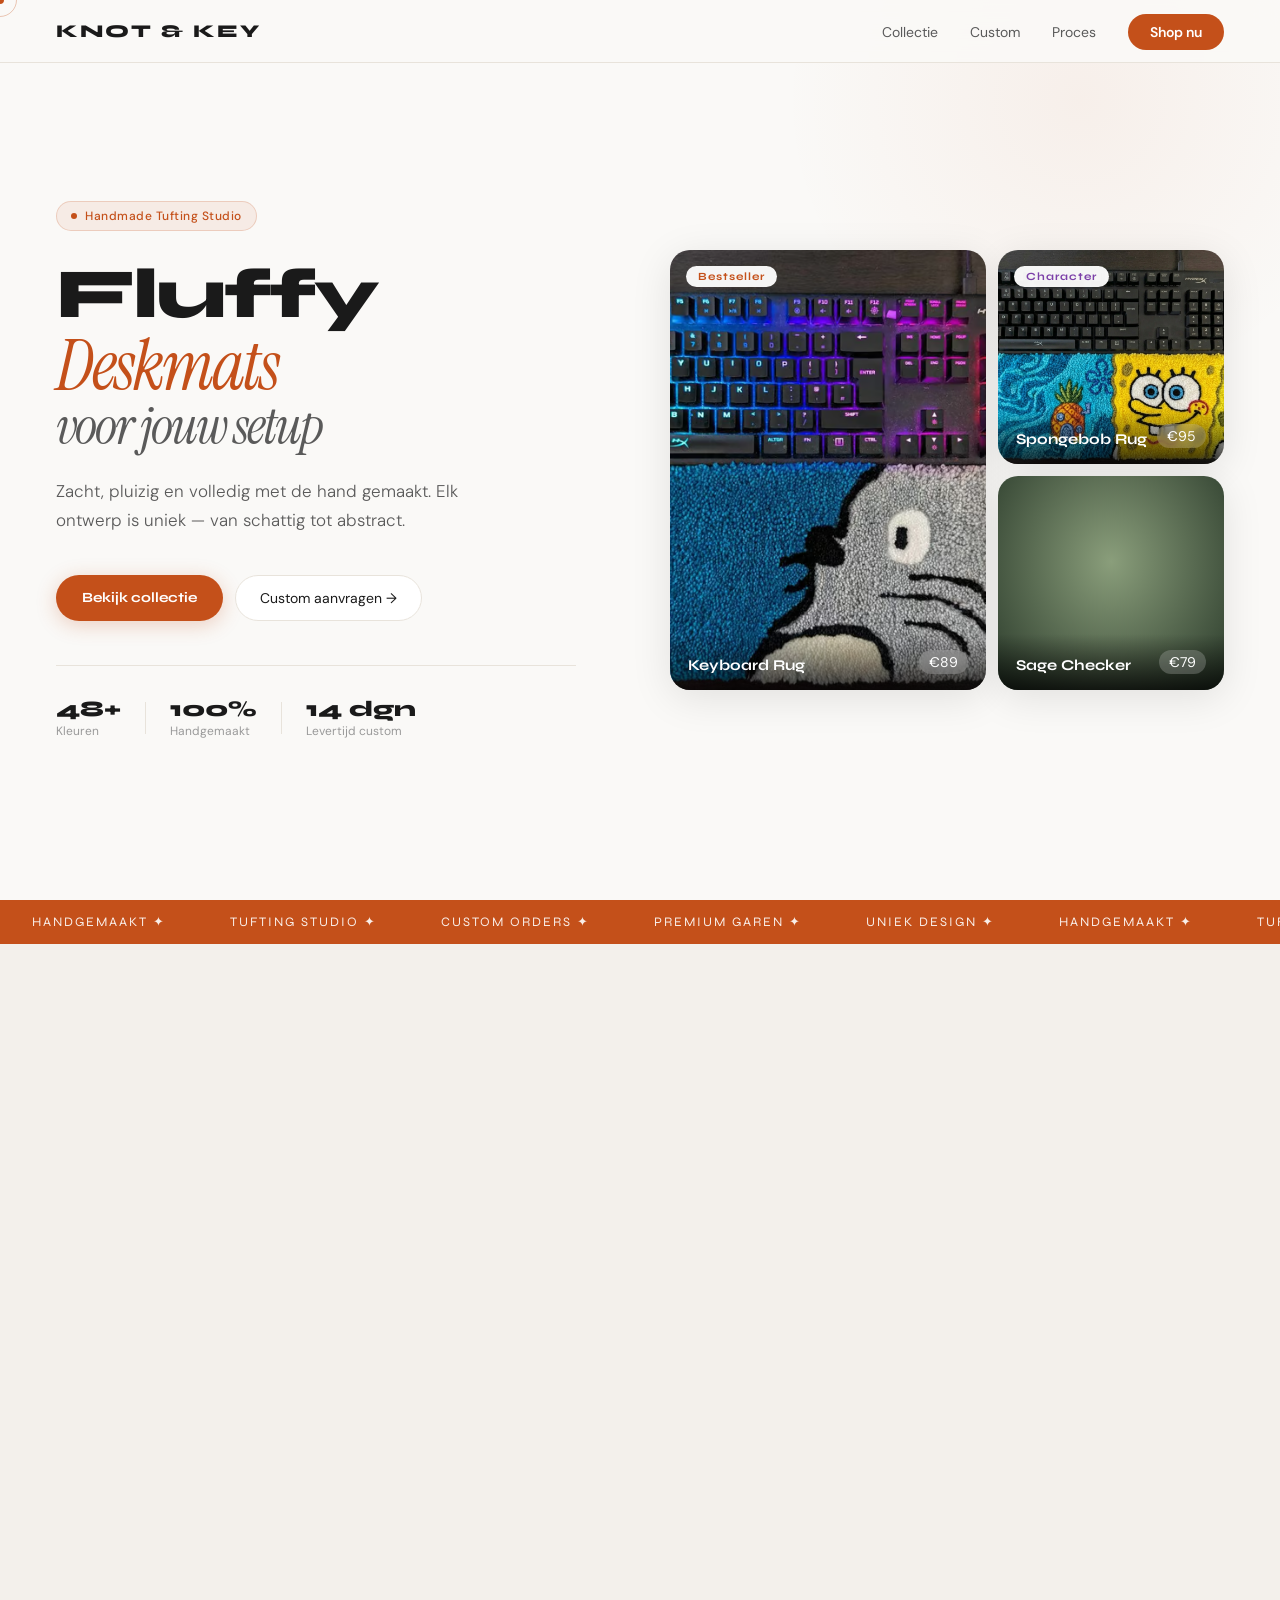
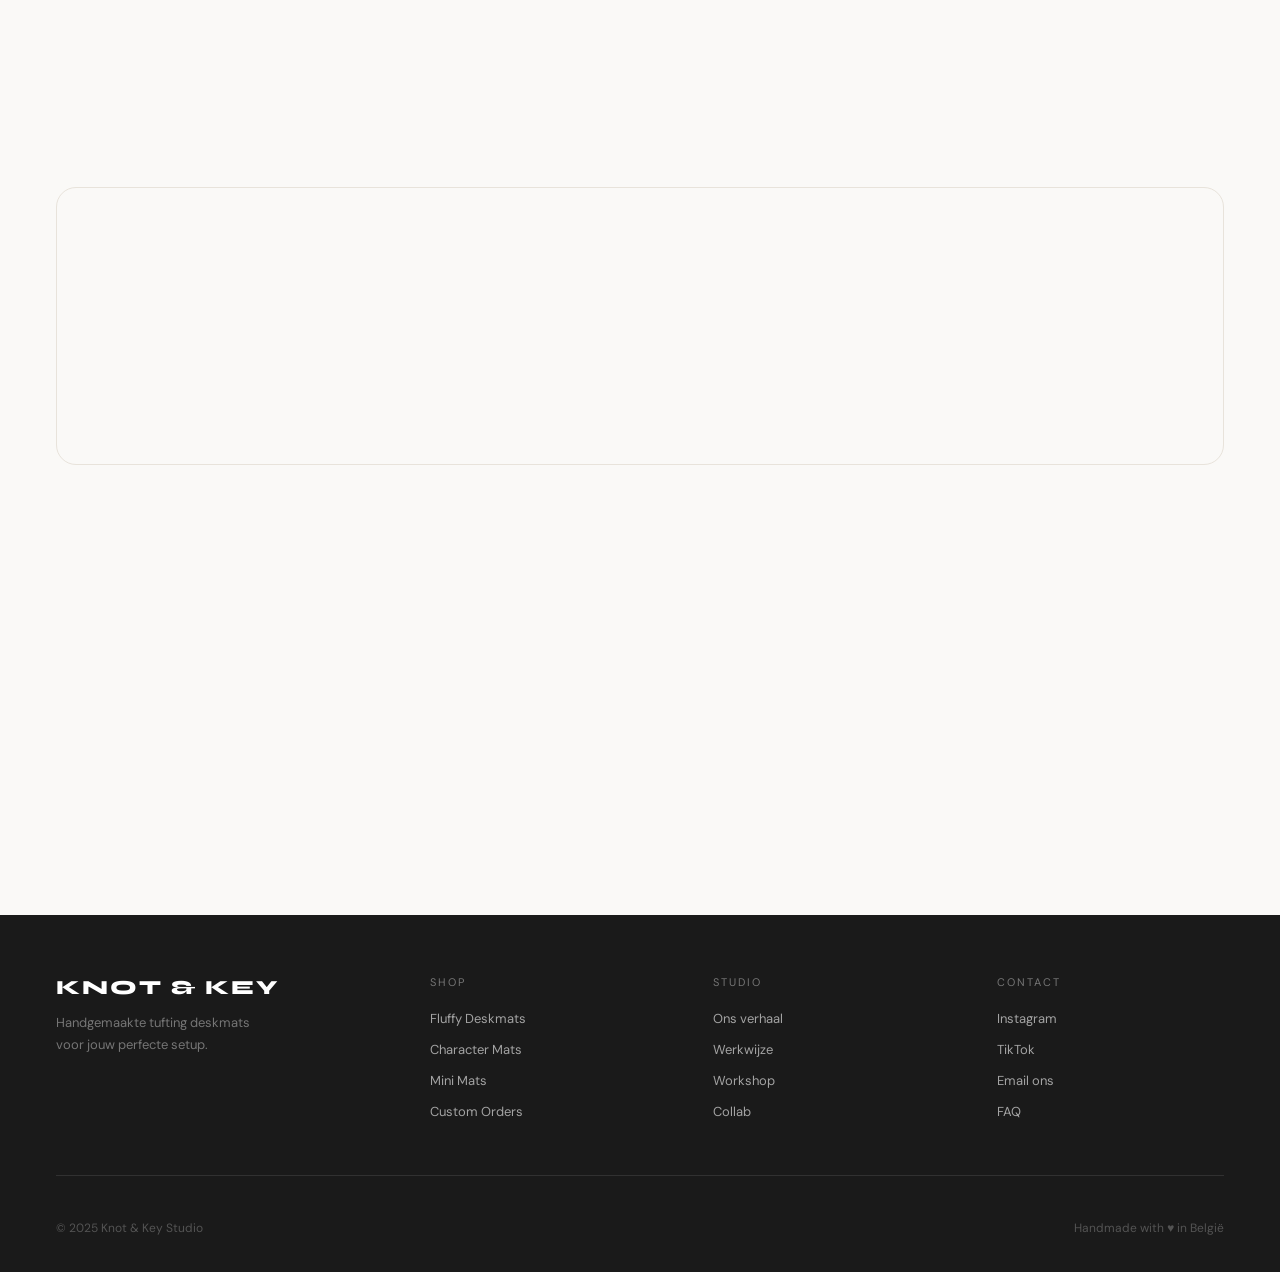
==== commit ec0bd2c7: "fotos erbij" ====
--- a/index.html
+++ b/index.html
@@ -3,7 +3,7 @@
 <head>
     <meta charset="UTF-8" />
     <meta name="viewport" content="width=device-width, initial-scale=1.0" />
-    <title>RugCraft</title>
+    <title>Knot &amp; Key — Fluffy Tufting Deskmats</title>
     <link href="https://fonts.googleapis.com/css2?family=Syne:wght@400;700;800&family=Instrument+Serif:ital@0;1&family=DM+Sans:wght@300;400;500&display=swap" rel="stylesheet" />
     <link rel="stylesheet" href="./CSS/Hoofdpagina.css" />
 </head>
@@ -35,9 +35,9 @@
             Handmade Tufting Studio
         </div>
         <h1 class="htitle">
-            <span class="t1">RugCraft</span>
-            <span class="t2">Speciaal</span>
-            <span class="t3">Op maat gemaakt</span>
+            <span class="t1">Fluffy</span>
+            <span class="t2">Deskmats</span>
+            <span class="t3">voor jouw setup</span>
         </h1>
         <p class="hsub">
             Zacht, pluizig en volledig met de hand gemaakt.
@@ -70,31 +70,32 @@
     <!-- Rechts: product kaarten direct zichtbaar in hero -->
     <div class="hero-products">
 
-        <!-- Grote uitgelichte kaart -->
+        <!-- Grote uitgelichte kaart — echte foto KeyboardRug -->
         <div class="hpcard hpcard-big">
-            <div class="hpcard-bg hpbg1"></div>
+            <img src="images/KeyboardRug.avif" alt="Keyboard Rug deskmat" class="hpcard-img" />
             <div class="hpcard-badge">Bestseller</div>
             <div class="hpcard-info">
-                <span class="hpcard-name">Terra Bloom</span>
+                <span class="hpcard-name">Keyboard Rug</span>
                 <span class="hpcard-price">&euro;89</span>
             </div>
         </div>
 
         <!-- Twee kleinere kaarten -->
         <div class="hpcard-col">
+            <div class="hpcard hpcard-sm">
+                <!-- Spongebob foto in de tweede hero kaart -->
+                <img src="images/SpongebobRug.png" alt="Spongebob Rug deskmat" class="hpcard-img" />
+                <div class="hpcard-badge hpcard-badge-purple">Character</div>
+                <div class="hpcard-info">
+                    <span class="hpcard-name">Spongebob Rug</span>
+                    <span class="hpcard-price">&euro;95</span>
+                </div>
+            </div>
             <div class="hpcard hpcard-sm">
                 <div class="hpcard-bg hpbg2"></div>
                 <div class="hpcard-info">
                     <span class="hpcard-name">Sage Checker</span>
                     <span class="hpcard-price">&euro;79</span>
-                </div>
-            </div>
-            <div class="hpcard hpcard-sm">
-                <div class="hpcard-bg hpbg3"></div>
-                <div class="hpcard-badge hpcard-badge-purple">Character</div>
-                <div class="hpcard-info">
-                    <span class="hpcard-name">Violet Dream</span>
-                    <span class="hpcard-price">&euro;95</span>
                 </div>
             </div>
         </div>
@@ -165,13 +166,14 @@
 
     <div class="pgrid">
 
+        <!-- Product 1: echte foto KeyboardRug -->
         <div class="pcard rev">
             <div class="pvis">
-                <div class="pvbg pv1"></div>
+                <img src="images/KeyboardRug.avif" alt="Keyboard Rug" class="pcard-img" />
                 <div class="ptag-float">Deskmat</div>
             </div>
             <div class="pinfo">
-                <div class="pname">Terra Bloom</div>
+                <div class="pname">Keyboard Rug</div>
                 <div class="psize">900 &times; 400mm</div>
                 <div class="pfoot">
                     <span class="pprice">&euro;89</span>
@@ -180,16 +182,17 @@
             </div>
         </div>
 
+        <!-- Product 2: echte foto SpongebobRug -->
         <div class="pcard rev d1">
             <div class="pvis">
-                <div class="pvbg pv2"></div>
-                <div class="ptag-float">Deskmat</div>
-            </div>
-            <div class="pinfo">
-                <div class="pname">Sage Checker</div>
+                <img src="images/SpongebobRug.png" alt="Spongebob Rug" class="pcard-img" />
+                <div class="ptag-float ptag-char">Character</div>
+            </div>
+            <div class="pinfo">
+                <div class="pname">Spongebob Rug</div>
                 <div class="psize">800 &times; 350mm</div>
                 <div class="pfoot">
-                    <span class="pprice">&euro;79</span>
+                    <span class="pprice">&euro;95</span>
                     <button class="pbtn">In winkelwagen +</button>
                 </div>
             </div>
@@ -376,6 +379,6 @@
     </div>
 </footer>
 
-<script src="./JS/main.js"></script>
+<script src="main.js"></script>
 </body>
 </html>
--- a/CSS/Hoofdpagina.css
+++ b/CSS/Hoofdpagina.css
@@ -347,6 +347,34 @@
 
 .hpcard:hover .hpcard-bg { transform: scale(1.05); }
 
+/* Echte product foto's — vullen de kaart volledig, gefocust op het midden */
+.hpcard-img {
+    position:   absolute;
+    inset:      0;
+    width:      100%;
+    height:     100%;
+    object-fit: cover;
+    object-position: center;
+    transition: transform .5s ease;
+    display:    block;
+}
+
+.hpcard:hover .hpcard-img { transform: scale(1.05); }
+
+/* Product foto in collectie grid */
+.pcard-img {
+    position:   absolute;
+    inset:      0;
+    width:      100%;
+    height:     100%;
+    object-fit: cover;
+    object-position: center;
+    transition: transform .5s ease;
+    display:    block;
+}
+
+.pcard:hover .pcard-img { transform: scale(1.07); }
+
 /* Product achtergrond kleuren */
 .hpbg1 {
     background: radial-gradient(ellipse at 40% 50%, #d4602a, #5a1a00);
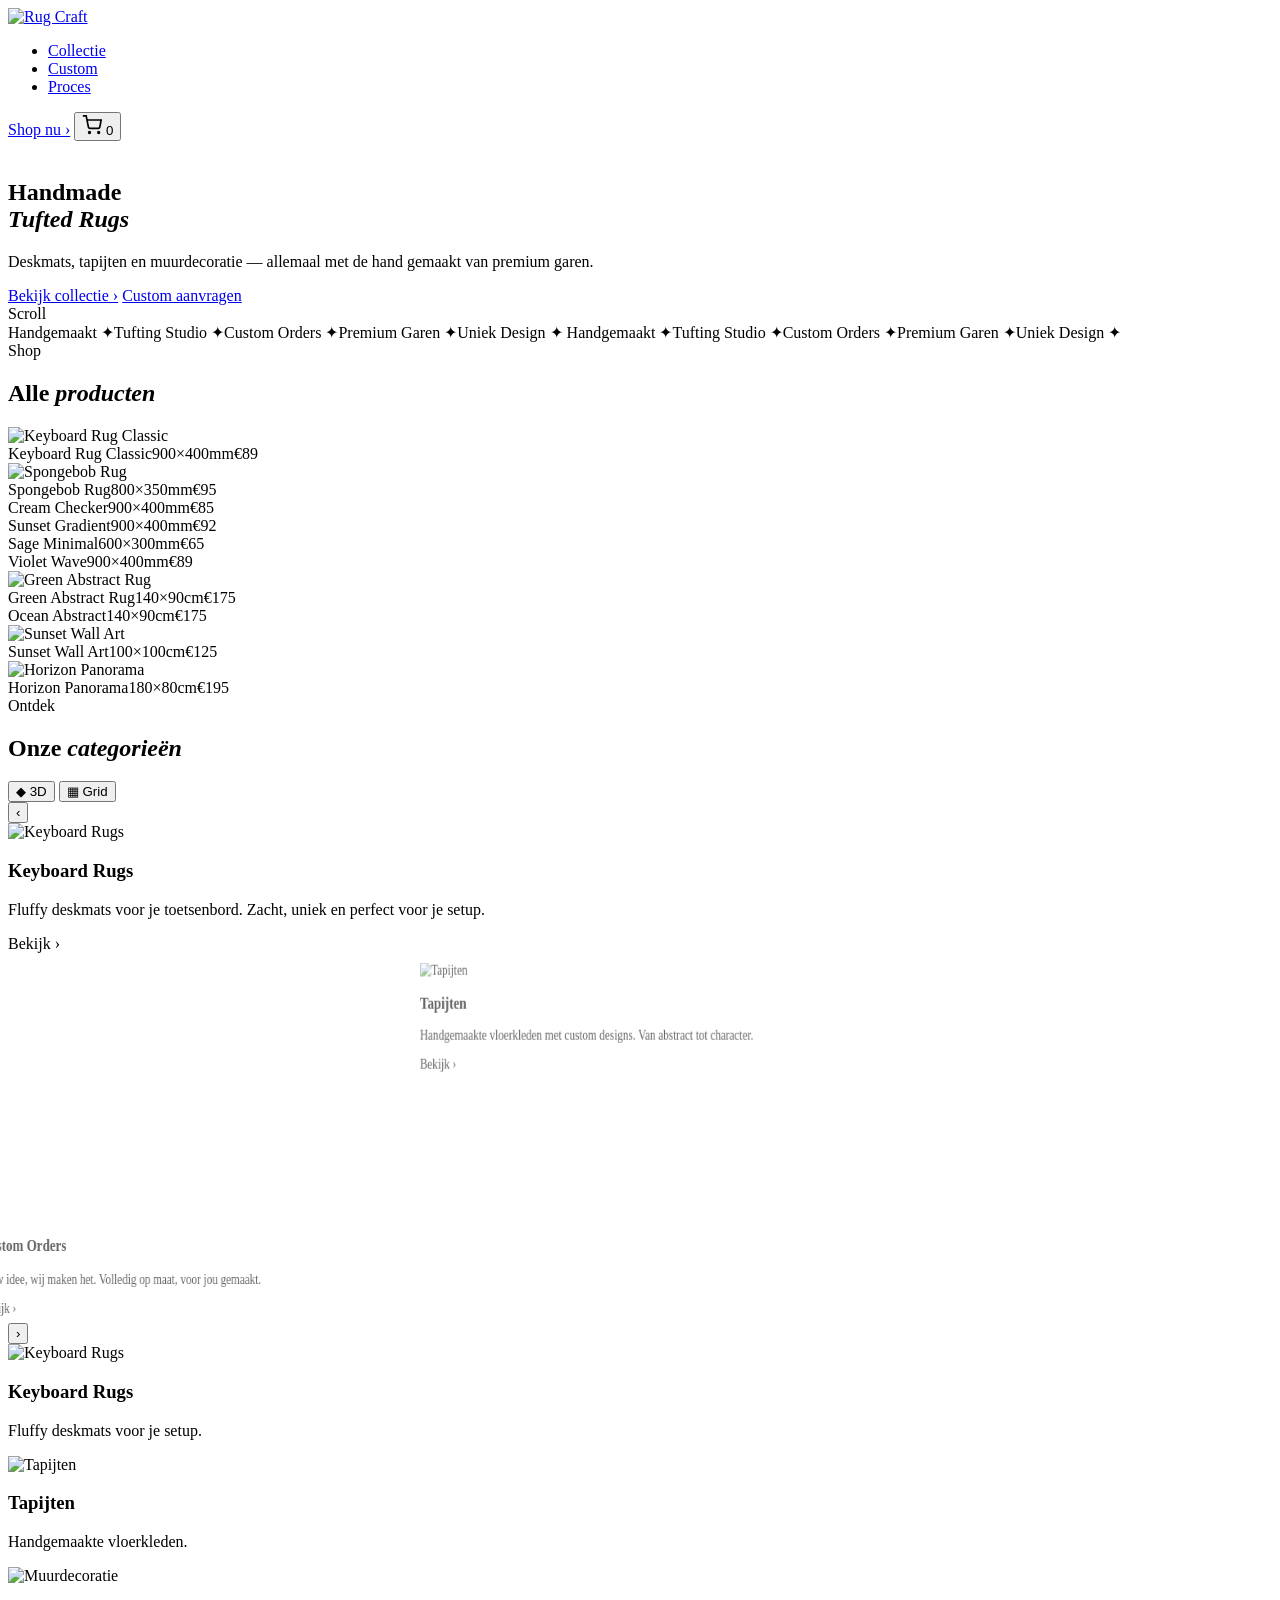
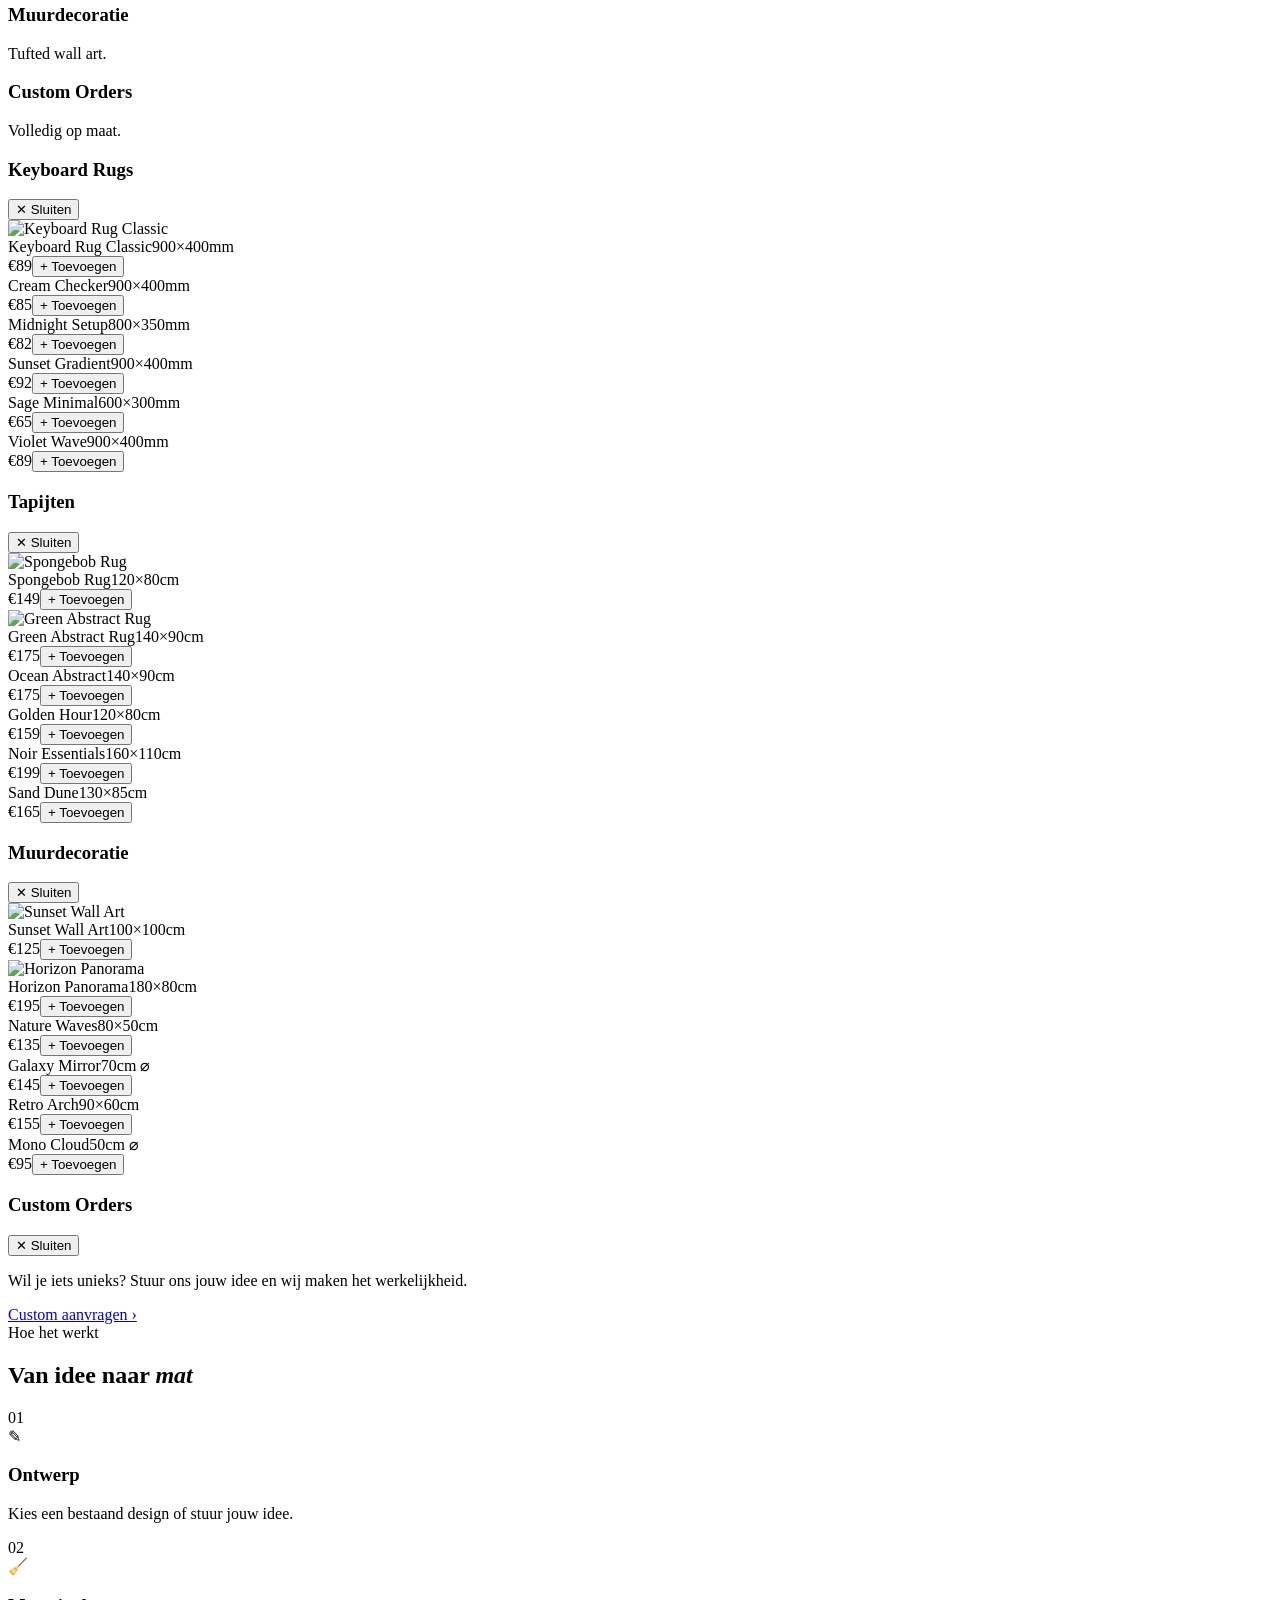
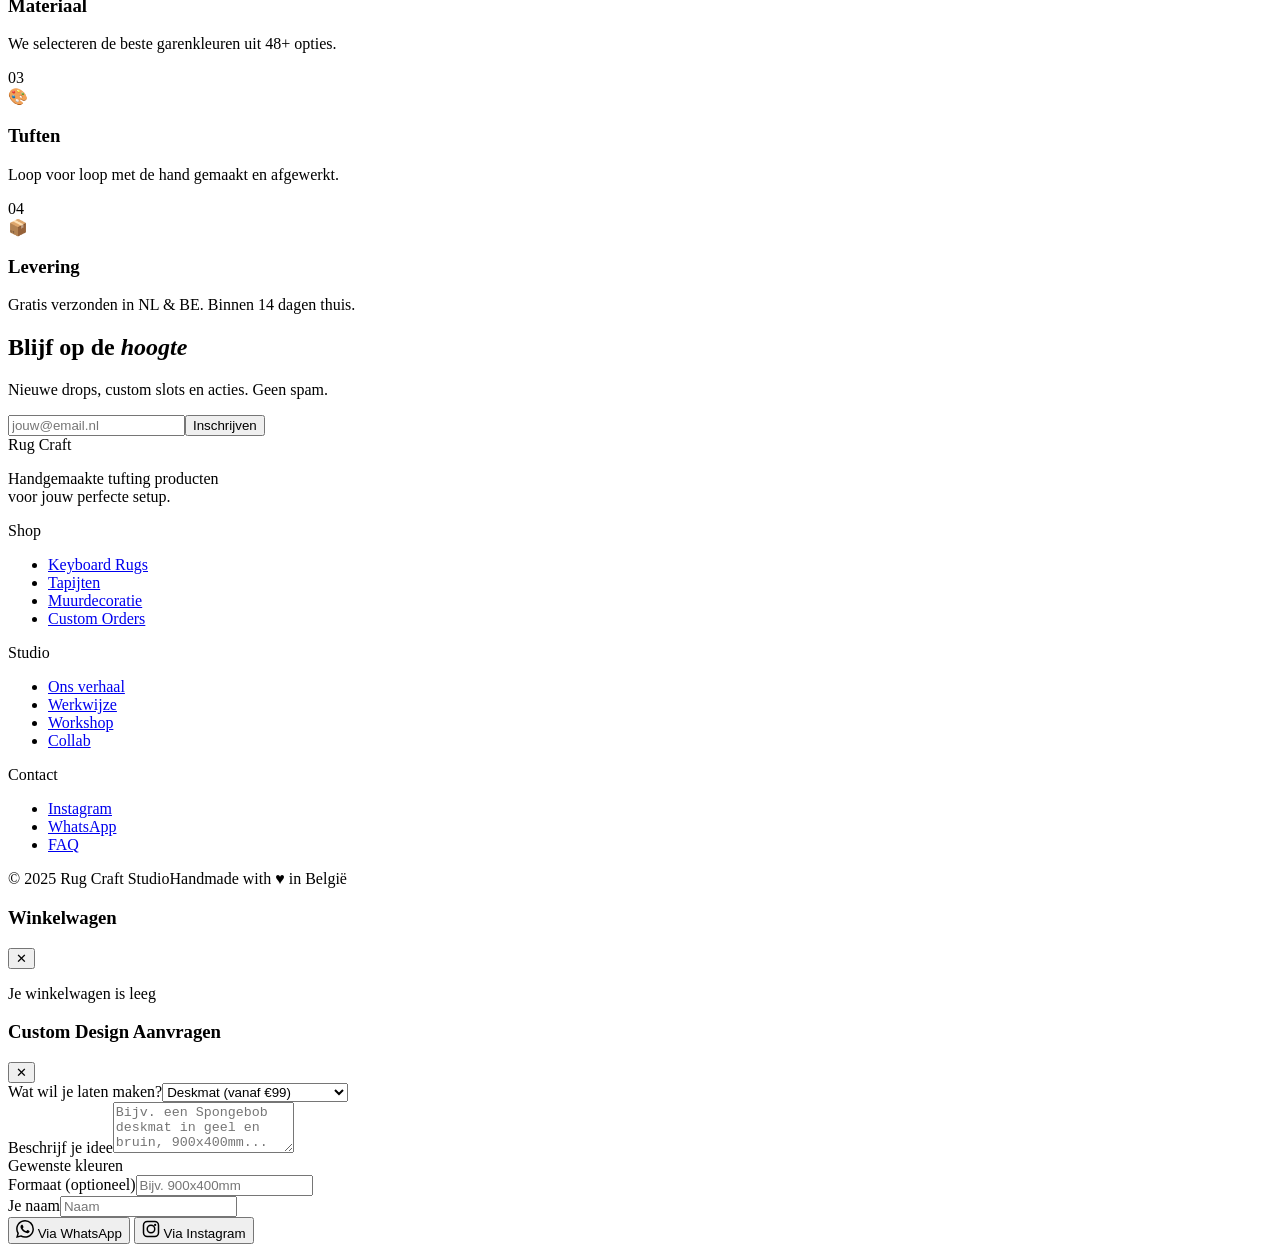
==== commit 87eaadd3: "nieuwe" ====
--- a/index.html
+++ b/index.html
@@ -3,382 +3,277 @@
 <head>
     <meta charset="UTF-8" />
     <meta name="viewport" content="width=device-width, initial-scale=1.0" />
-    <title>Knot &amp; Key — Fluffy Tufting Deskmats</title>
+    <title>Rug Craft — Handmade Tufting</title>
     <link href="https://fonts.googleapis.com/css2?family=Syne:wght@400;700;800&family=Instrument+Serif:ital@0;1&family=DM+Sans:wght@300;400;500&display=swap" rel="stylesheet" />
-    <link rel="stylesheet" href="./CSS/Hoofdpagina.css" />
+    <link rel="stylesheet" href="style.css" />
 </head>
 <body>
 
-<!-- CURSOR -->
-<div class="cur" id="cur"></div>
-<div class="curring" id="ring"></div>
-
-<!-- ========== NAVIGATIE ========== -->
-<nav>
-    <div class="logo">Knot &amp; Key</div>
-    <ul class="navl">
-        <li><a href="#products">Collectie</a></li>
-        <li><a href="#custom">Custom</a></li>
-        <li><a href="#process">Proces</a></li>
-        <li><a href="#products" class="ncta">Shop nu</a></li>
-    </ul>
-</nav>
-
-<!-- ========== HERO ========== -->
-<!-- De hero toont direct de producten naast de tekst -->
+<!-- ===== NAV ===== -->
+<header>
+    <nav id="navbar">
+        <div class="nav-inner">
+            <a href="/" class="nav-logo"><img src="images/logo1.png" alt="Rug Craft" /></a>
+            <ul class="nav-links">
+                <li><a href="#categories">Collectie</a></li>
+                <li><a href="javascript:void(0)" onclick="openCustomModal()">Custom</a></li>
+                <li><a href="#process">Proces</a></li>
+            </ul>
+            <div class="nav-right">
+                <a href="#categories" class="nav-cta">Shop nu &#8250;</a>
+                <button class="cart-toggle" onclick="toggleCart()">
+                    <svg width="20" height="20" viewBox="0 0 24 24" fill="none" stroke="currentColor" stroke-width="2"><circle cx="9" cy="21" r="1"/><circle cx="20" cy="21" r="1"/><path d="M1 1h4l2.68 13.39a2 2 0 0 0 2 1.61h9.72a2 2 0 0 0 2-1.61L23 6H6"/></svg>
+                    <span class="cart-count" id="cart-count">0</span>
+                </button>
+            </div>
+        </div>
+    </nav>
+</header>
+
+<!-- ===== HERO ===== -->
 <section class="hero">
-
-    <!-- Links: tekst & CTA -->
-    <div class="hero-text">
-        <div class="hbadge">
-            <span class="bdot"></span>
-            Handmade Tufting Studio
-        </div>
-        <h1 class="htitle">
-            <span class="t1">Fluffy</span>
-            <span class="t2">Deskmats</span>
-            <span class="t3">voor jouw setup</span>
-        </h1>
-        <p class="hsub">
-            Zacht, pluizig en volledig met de hand gemaakt.
-            Elk ontwerp is uniek &mdash; van schattig tot abstract.
-        </p>
-        <div class="hact">
-            <a href="#products" class="bp">Bekijk collectie</a>
-            <a href="#custom"   class="bs">Custom aanvragen &rarr;</a>
-        </div>
-
-        <!-- Kleine stats -->
-        <div class="hero-stats">
-            <div class="hstat">
-                <span class="hstat-n">48+</span>
-                <span class="hstat-l">Kleuren</span>
+    <div class="hero-img">
+        <img src="images/sun_decor.webp" alt="">
+        <img src="images/green_carpet.webp" alt="">
+    </div>
+
+
+    <div class="hero-overlay"></div>
+    <div class="hero-inner">
+        <div class="hero-content">
+            <h1>Handmade<br/><em>Tufted Rugs</em></h1>
+            <p class="hero-sub">Deskmats, tapijten en muurdecoratie — allemaal met de hand gemaakt van premium garen.</p>
+            <div class="hero-buttons">
+                <a href="#categories" class="btn-hero">Bekijk collectie &#8250;</a>
+                <a href="javascript:void(0)" class="btn-hero-ghost" onclick="openCustomModal()">Custom aanvragen</a>
             </div>
-            <div class="hstat-div"></div>
-            <div class="hstat">
-                <span class="hstat-n">100%</span>
-                <span class="hstat-l">Handgemaakt</span>
-            </div>
-            <div class="hstat-div"></div>
-            <div class="hstat">
-                <span class="hstat-n">14 dgn</span>
-                <span class="hstat-l">Levertijd custom</span>
-            </div>
-        </div>
-    </div>
-
-    <!-- Rechts: product kaarten direct zichtbaar in hero -->
-    <div class="hero-products">
-
-        <!-- Grote uitgelichte kaart — echte foto KeyboardRug -->
-        <div class="hpcard hpcard-big">
-            <img src="images/KeyboardRug.avif" alt="Keyboard Rug deskmat" class="hpcard-img" />
-            <div class="hpcard-badge">Bestseller</div>
-            <div class="hpcard-info">
-                <span class="hpcard-name">Keyboard Rug</span>
-                <span class="hpcard-price">&euro;89</span>
-            </div>
-        </div>
-
-        <!-- Twee kleinere kaarten -->
-        <div class="hpcard-col">
-            <div class="hpcard hpcard-sm">
-                <!-- Spongebob foto in de tweede hero kaart -->
-                <img src="images/SpongebobRug.png" alt="Spongebob Rug deskmat" class="hpcard-img" />
-                <div class="hpcard-badge hpcard-badge-purple">Character</div>
-                <div class="hpcard-info">
-                    <span class="hpcard-name">Spongebob Rug</span>
-                    <span class="hpcard-price">&euro;95</span>
-                </div>
-            </div>
-            <div class="hpcard hpcard-sm">
-                <div class="hpcard-bg hpbg2"></div>
-                <div class="hpcard-info">
-                    <span class="hpcard-name">Sage Checker</span>
-                    <span class="hpcard-price">&euro;79</span>
-                </div>
-            </div>
-        </div>
-
-    </div>
-</section>
-
-<!-- ========== TAGLINE STRIP ========== -->
-<div class="strip">
-    <div class="strip-track">
-        <span>Handgemaakt &#10022;</span>
-        <span>Tufting Studio &#10022;</span>
-        <span>Custom Orders &#10022;</span>
-        <span>Premium Garen &#10022;</span>
-        <span>Uniek Design &#10022;</span>
-        <span>Handgemaakt &#10022;</span>
-        <span>Tufting Studio &#10022;</span>
-        <span>Custom Orders &#10022;</span>
-        <span>Premium Garen &#10022;</span>
-        <span>Uniek Design &#10022;</span>
+        </div>
+        <div class="hero-scroll-hint">
+            <span>Scroll</span>
+            <div class="scroll-line"></div>
+        </div>
+    </div>
+</section>
+
+<!-- ===== STRIP ===== -->
+<div class="strip"><div class="strip-track">
+    <span>Handgemaakt ✦</span><span>Tufting Studio ✦</span><span>Custom Orders ✦</span><span>Premium Garen ✦</span><span>Uniek Design ✦</span>
+    <span>Handgemaakt ✦</span><span>Tufting Studio ✦</span><span>Custom Orders ✦</span><span>Premium Garen ✦</span><span>Uniek Design ✦</span>
+</div></div>
+
+<!-- ===== ALLE PRODUCTEN RIJ ===== -->
+<section class="all-products" id="all-products">
+    <div class="sec-header">
+        <div><div class="section-label">Shop</div><h2>Alle <em>producten</em></h2></div>
+    </div>
+    <div class="products-scroll">
+        <div class="products-track">
+            <div class="p-card" onclick="addToCart('Keyboard Rug Classic',89,'900×400mm')"><img src="images/KeyboardRug.avif" alt="Keyboard Rug Classic"/><div class="p-info"><span class="p-name">Keyboard Rug Classic</span><span class="p-size">900×400mm</span><span class="p-price">&euro;89</span></div></div>
+            <div class="p-card" onclick="addToCart('Spongebob Rug',95,'800×350mm')"><img src="images/SpongebobRug.png" alt="Spongebob Rug"/><div class="p-info"><span class="p-name">Spongebob Rug</span><span class="p-size">800×350mm</span><span class="p-price">&euro;95</span></div></div>
+            <div class="p-card" onclick="addToCart('Cream Checker',85,'900×400mm')"><div class="p-ph" style="background:linear-gradient(135deg,#e8dcc8,#d6c9a8)"></div><div class="p-info"><span class="p-name">Cream Checker</span><span class="p-size">900×400mm</span><span class="p-price">&euro;85</span></div></div>
+            <div class="p-card" onclick="addToCart('Sunset Gradient',92,'900×400mm')"><div class="p-ph" style="background:linear-gradient(135deg,#c4501a,#e8c06a)"></div><div class="p-info"><span class="p-name">Sunset Gradient</span><span class="p-size">900×400mm</span><span class="p-price">&euro;92</span></div></div>
+            <div class="p-card" onclick="addToCart('Sage Minimal',65,'600×300mm')"><div class="p-ph" style="background:linear-gradient(135deg,#8a9e7b,#b8c9a3)"></div><div class="p-info"><span class="p-name">Sage Minimal</span><span class="p-size">600×300mm</span><span class="p-price">&euro;65</span></div></div>
+            <div class="p-card" onclick="addToCart('Violet Wave',89,'900×400mm')"><div class="p-ph" style="background:linear-gradient(135deg,#818cf8,#7b3fa8)"></div><div class="p-info"><span class="p-name">Violet Wave</span><span class="p-size">900×400mm</span><span class="p-price">&euro;89</span></div></div>
+            <div class="p-card" onclick="addToCart('Green Abstract Rug',175,'140×90cm')"><img src="images/green_carpet.webp" alt="Green Abstract Rug"/><div class="p-info"><span class="p-name">Green Abstract Rug</span><span class="p-size">140×90cm</span><span class="p-price">&euro;175</span></div></div>
+            <div class="p-card" onclick="addToCart('Ocean Abstract',175,'140×90cm')"><div class="p-ph" style="background:linear-gradient(135deg,#2a5a8a,#4a7a6a)"></div><div class="p-info"><span class="p-name">Ocean Abstract</span><span class="p-size">140×90cm</span><span class="p-price">&euro;175</span></div></div>
+            <div class="p-card" onclick="addToCart('Sunset Wall Art',125,'100×100cm')"><img src="images/sun_decor.webp" alt="Sunset Wall Art"/><div class="p-info"><span class="p-name">Sunset Wall Art</span><span class="p-size">100×100cm</span><span class="p-price">&euro;125</span></div></div>
+            <div class="p-card" onclick="addToCart('Horizon Panorama',195,'180×80cm')"><img src="images/sun_horizon.webp" alt="Horizon Panorama"/><div class="p-info"><span class="p-name">Horizon Panorama</span><span class="p-size">180×80cm</span><span class="p-price">&euro;195</span></div></div>
+        </div>
+    </div>
+</section>
+
+<!-- ===== CATEGORIEËN ===== -->
+<section class="categories-sec" id="categories">
+    <div class="sec-header">
+        <div><div class="section-label">Ontdek</div><h2>Onze <em>categorieën</em></h2></div>
+        <div class="view-toggle">
+            <button class="tog active" id="btn-carousel" onclick="setView('carousel')">&#9670; 3D</button>
+            <button class="tog" id="btn-grid" onclick="setView('grid')">&#9638; Grid</button>
+        </div>
+    </div>
+    <div class="carousel-wrap" id="carousel-view">
+        <button class="c-arrow" onclick="moveCarousel(-1)">&#8249;</button>
+        <div class="c-stage"><div class="c-track" id="carousel-track">
+            <div class="c-card" onclick="openCategory('keyboard')"><img src="images/KeyboardRug.avif" alt="Keyboard Rugs"/><div class="c-card-body"><h3>Keyboard Rugs</h3><p>Fluffy deskmats voor je toetsenbord. Zacht, uniek en perfect voor je setup.</p><span class="c-cta">Bekijk &#8250;</span></div></div>
+            <div class="c-card" onclick="openCategory('tapijten')"><img src="images/green_carpet.webp" alt="Tapijten"/><div class="c-card-body"><h3>Tapijten</h3><p>Handgemaakte vloerkleden met custom designs. Van abstract tot character.</p><span class="c-cta">Bekijk &#8250;</span></div></div>
+            <div class="c-card" onclick="openCategory('muur')"><img src="images/sun_decor.webp" alt="Muurdecoratie"/><div class="c-card-body"><h3>Muurdecoratie</h3><p>Tufted wall art voor aan je muur. Handgemaakte kunst met persoonlijkheid.</p><span class="c-cta">Bekijk &#8250;</span></div></div>
+            <div class="c-card" onclick="openCategory('custom')"><div class="c-card-ph" style="background:linear-gradient(135deg,#8a9e7b,#4a7a6a)"></div><div class="c-card-body"><h3>Custom Orders</h3><p>Jouw idee, wij maken het. Volledig op maat, voor jou gemaakt.</p><span class="c-cta">Bekijk &#8250;</span></div></div>
+        </div></div>
+        <button class="c-arrow" onclick="moveCarousel(1)">&#8250;</button>
+    </div>
+    <div class="cat-grid hidden" id="grid-view">
+        <div class="cat-card" onclick="openCategory('keyboard')"><img src="images/KeyboardRug.avif" alt="Keyboard Rugs"/><div class="cat-card-body"><h3>Keyboard Rugs</h3><p>Fluffy deskmats voor je setup.</p></div></div>
+        <div class="cat-card" onclick="openCategory('tapijten')"><img src="images/green_carpet.webp" alt="Tapijten"/><div class="cat-card-body"><h3>Tapijten</h3><p>Handgemaakte vloerkleden.</p></div></div>
+        <div class="cat-card" onclick="openCategory('muur')"><img src="images/sun_decor.webp" alt="Muurdecoratie"/><div class="cat-card-body"><h3>Muurdecoratie</h3><p>Tufted wall art.</p></div></div>
+        <div class="cat-card" onclick="openCategory('custom')"><div class="cat-card-ph" style="background:linear-gradient(135deg,#8a9e7b,#4a7a6a)"></div><div class="cat-card-body"><h3>Custom Orders</h3><p>Volledig op maat.</p></div></div>
+    </div>
+
+    <!-- Expand panels -->
+    <div class="expand" id="expand-keyboard"><div class="expand-top"><h3>Keyboard Rugs</h3><button onclick="closeCategory()">&#10005; Sluiten</button></div><div class="pgrid"></div></div>
+    <div class="expand" id="expand-tapijten"><div class="expand-top"><h3>Tapijten</h3><button onclick="closeCategory()">&#10005; Sluiten</button></div><div class="pgrid"></div></div>
+    <div class="expand" id="expand-muur"><div class="expand-top"><h3>Muurdecoratie</h3><button onclick="closeCategory()">&#10005; Sluiten</button></div><div class="pgrid"></div></div>
+    <div class="expand" id="expand-custom"><div class="expand-top"><h3>Custom Orders</h3><button onclick="closeCategory()">&#10005; Sluiten</button></div><div class="expand-custom-body">
+        <p>Wil je iets unieks? Stuur ons jouw idee en wij maken het werkelijkheid.</p>
+        <a href="javascript:void(0)" class="btn-primary" onclick="openCustomModal()" style="margin-top:1rem">Custom aanvragen &#8250;</a>
+    </div></div>
+</section>
+
+<!-- ===== PROCESS ===== -->
+<section class="process-sec" id="process">
+    <div class="sec-header center"><div class="section-label">Hoe het werkt</div><h2>Van idee naar <em>mat</em></h2></div>
+    <div class="proc-grid">
+        <div class="proc"><div class="proc-n">01</div><div class="proc-i">&#9998;</div><h3>Ontwerp</h3><p>Kies een bestaand design of stuur jouw idee.</p></div>
+        <div class="proc"><div class="proc-n">02</div><div class="proc-i">&#129529;</div><h3>Materiaal</h3><p>We selecteren de beste garenkleuren uit 48+ opties.</p></div>
+        <div class="proc"><div class="proc-n">03</div><div class="proc-i">&#127912;</div><h3>Tuften</h3><p>Loop voor loop met de hand gemaakt en afgewerkt.</p></div>
+        <div class="proc"><div class="proc-n">04</div><div class="proc-i">&#128230;</div><h3>Levering</h3><p>Gratis verzonden in NL &amp; BE. Binnen 14 dagen thuis.</p></div>
+    </div>
+</section>
+
+<!-- ===== NEWSLETTER ===== -->
+<section class="nl-sec">
+    <h2>Blijf op de <em>hoogte</em></h2>
+    <p class="nl-sub">Nieuwe drops, custom slots en acties. Geen spam.</p>
+    <div class="nl-form"><input type="email" placeholder="jouw@email.nl"/><button>Inschrijven</button></div>
+</section>
+
+<!-- ===== FOOTER ===== -->
+<footer>
+    <div class="f-top">
+        <div class="f-brand"><div class="f-logo">Rug Craft</div><p>Handgemaakte tufting producten<br/>voor jouw perfecte setup.</p></div>
+        <div class="f-col"><div class="f-h">Shop</div><ul><li><a href="#categories">Keyboard Rugs</a></li><li><a href="#categories">Tapijten</a></li><li><a href="#categories">Muurdecoratie</a></li><li><a href="javascript:void(0)" onclick="openCustomModal()">Custom Orders</a></li></ul></div>
+        <div class="f-col"><div class="f-h">Studio</div><ul><li><a href="#">Ons verhaal</a></li><li><a href="#process">Werkwijze</a></li><li><a href="#">Workshop</a></li><li><a href="#">Collab</a></li></ul></div>
+        <div class="f-col"><div class="f-h">Contact</div><ul><li><a href="https://www.instagram.com/rugcraftt/" target="_blank">Instagram</a></li><li><a href="https://wa.me/32489345632" target="_blank">WhatsApp</a></li><li><a href="#">FAQ</a></li></ul></div>
+    </div>
+    <div class="f-bot"><span>&copy; 2025 Rug Craft Studio</span><span>Handmade with &hearts; in België</span></div>
+</footer>
+
+<!-- ===== CART SIDEBAR ===== -->
+<div class="overlay" id="cart-overlay" onclick="toggleCart()"></div>
+<aside class="cart" id="cart-sidebar">
+    <div class="cart-head"><h3>Winkelwagen</h3><button onclick="toggleCart()">&#10005;</button></div>
+    <div class="cart-items" id="cart-items"><div class="cart-empty" id="cart-empty"><p>Je winkelwagen is leeg</p></div></div>
+    <div class="cart-foot" id="cart-footer" style="display:none">
+        <div class="cart-total"><span>Totaal</span><span id="cart-total-price">&euro;0</span></div>
+        <div class="checkout-btns">
+            <button class="ck-wa" onclick="checkoutWhatsApp()"><svg width="18" height="18" viewBox="0 0 24 24" fill="currentColor"><path d="M17.472 14.382c-.297-.149-1.758-.867-2.03-.967-.273-.099-.471-.148-.67.15-.197.297-.767.966-.94 1.164-.173.199-.347.223-.644.075-.297-.15-1.255-.463-2.39-1.475-.883-.788-1.48-1.761-1.653-2.059-.173-.297-.018-.458.13-.606.134-.133.298-.347.446-.52.149-.174.198-.298.298-.497.099-.198.05-.371-.025-.52-.075-.149-.669-1.612-.916-2.207-.242-.579-.487-.5-.669-.51-.173-.008-.371-.01-.57-.01-.198 0-.52.074-.792.372-.272.297-1.04 1.016-1.04 2.479 0 1.462 1.065 2.875 1.213 3.074.149.198 2.096 3.2 5.077 4.487.709.306 1.262.489 1.694.625.712.227 1.36.195 1.871.118.571-.085 1.758-.719 2.006-1.413.248-.694.248-1.289.173-1.413-.074-.124-.272-.198-.57-.347m-5.421 7.403h-.004a9.87 9.87 0 01-5.031-1.378l-.361-.214-3.741.982.998-3.648-.235-.374a9.86 9.86 0 01-1.51-5.26c.001-5.45 4.436-9.884 9.888-9.884 2.64 0 5.122 1.03 6.988 2.898a9.825 9.825 0 012.893 6.994c-.003 5.45-4.437 9.884-9.885 9.884m8.413-18.297A11.815 11.815 0 0012.05 0C5.495 0 .16 5.335.157 11.892c0 2.096.547 4.142 1.588 5.945L.057 24l6.305-1.654a11.882 11.882 0 005.683 1.448h.005c6.554 0 11.89-5.335 11.893-11.893a11.821 11.821 0 00-3.48-8.413z"/></svg> WhatsApp</button>
+            <button class="ck-ig" onclick="checkoutInstagram()"><svg width="18" height="18" viewBox="0 0 24 24" fill="none" stroke="currentColor" stroke-width="2"><rect x="2" y="2" width="20" height="20" rx="5"/><circle cx="12" cy="12" r="5"/><circle cx="17.5" cy="6.5" r="1.5" fill="currentColor" stroke="none"/></svg> Instagram</button>
+        </div>
+    </div>
+</aside>
+
+<!-- ===== CUSTOM MODAL ===== -->
+<div class="overlay" id="custom-modal-overlay" onclick="closeCustomModal()"></div>
+<div class="modal" id="custom-modal">
+    <div class="modal-head"><h3>Custom Design Aanvragen</h3><button onclick="closeCustomModal()">&#10005;</button></div>
+    <div class="modal-body">
+        <div class="fg"><label>Wat wil je laten maken?</label><select id="custom-type"><option value="Deskmat">Deskmat (vanaf €99)</option><option value="Tapijt">Tapijt (vanaf €169)</option><option value="Muurdecoratie">Muurdecoratie (vanaf €119)</option></select></div>
+        <div class="fg"><label>Beschrijf je idee</label><textarea id="custom-desc" rows="3" placeholder="Bijv. een Spongebob deskmat in geel en bruin, 900x400mm..."></textarea></div>
+        <div class="fg"><label>Gewenste kleuren</label><div class="cpick" id="custom-colors">
+            <div class="cp" style="background:#c4501a" onclick="toggleColor(this,'#c4501a')"></div>
+            <div class="cp" style="background:#d6831a" onclick="toggleColor(this,'#d6831a')"></div>
+            <div class="cp" style="background:#e8c06a" onclick="toggleColor(this,'#e8c06a')"></div>
+            <div class="cp" style="background:#8a9e7b" onclick="toggleColor(this,'#8a9e7b')"></div>
+            <div class="cp" style="background:#4a7a6a" onclick="toggleColor(this,'#4a7a6a')"></div>
+            <div class="cp" style="background:#2a5a8a" onclick="toggleColor(this,'#2a5a8a')"></div>
+            <div class="cp" style="background:#818cf8" onclick="toggleColor(this,'#818cf8')"></div>
+            <div class="cp" style="background:#fb7185" onclick="toggleColor(this,'#fb7185')"></div>
+            <div class="cp" style="background:#f472b6" onclick="toggleColor(this,'#f472b6')"></div>
+            <div class="cp" style="background:#7b3fa8" onclick="toggleColor(this,'#7b3fa8')"></div>
+            <div class="cp" style="background:#1a1a1a" onclick="toggleColor(this,'#1a1a1a')"></div>
+            <div class="cp" style="background:#e8dcc8" onclick="toggleColor(this,'#e8dcc8')"></div>
+        </div></div>
+        <div class="fg"><label>Formaat (optioneel)</label><input type="text" id="custom-size" placeholder="Bijv. 900x400mm"/></div>
+        <div class="fg"><label>Je naam</label><input type="text" id="custom-name" placeholder="Naam"/></div>
+        <div class="checkout-btns">
+            <button class="ck-wa" onclick="customWhatsApp()"><svg width="18" height="18" viewBox="0 0 24 24" fill="currentColor"><path d="M17.472 14.382c-.297-.149-1.758-.867-2.03-.967-.273-.099-.471-.148-.67.15-.197.297-.767.966-.94 1.164-.173.199-.347.223-.644.075-.297-.15-1.255-.463-2.39-1.475-.883-.788-1.48-1.761-1.653-2.059-.173-.297-.018-.458.13-.606.134-.133.298-.347.446-.52.149-.174.198-.298.298-.497.099-.198.05-.371-.025-.52-.075-.149-.669-1.612-.916-2.207-.242-.579-.487-.5-.669-.51-.173-.008-.371-.01-.57-.01-.198 0-.52.074-.792.372-.272.297-1.04 1.016-1.04 2.479 0 1.462 1.065 2.875 1.213 3.074.149.198 2.096 3.2 5.077 4.487.709.306 1.262.489 1.694.625.712.227 1.36.195 1.871.118.571-.085 1.758-.719 2.006-1.413.248-.694.248-1.289.173-1.413-.074-.124-.272-.198-.57-.347m-5.421 7.403h-.004a9.87 9.87 0 01-5.031-1.378l-.361-.214-3.741.982.998-3.648-.235-.374a9.86 9.86 0 01-1.51-5.26c.001-5.45 4.436-9.884 9.888-9.884 2.64 0 5.122 1.03 6.988 2.898a9.825 9.825 0 012.893 6.994c-.003 5.45-4.437 9.884-9.885 9.884m8.413-18.297A11.815 11.815 0 0012.05 0C5.495 0 .16 5.335.157 11.892c0 2.096.547 4.142 1.588 5.945L.057 24l6.305-1.654a11.882 11.882 0 005.683 1.448h.005c6.554 0 11.89-5.335 11.893-11.893a11.821 11.821 0 00-3.48-8.413z"/></svg> Via WhatsApp</button>
+            <button class="ck-ig" onclick="customInstagram()"><svg width="18" height="18" viewBox="0 0 24 24" fill="none" stroke="currentColor" stroke-width="2"><rect x="2" y="2" width="20" height="20" rx="5"/><circle cx="12" cy="12" r="5"/><circle cx="17.5" cy="6.5" r="1.5" fill="currentColor" stroke="none"/></svg> Via Instagram</button>
+        </div>
     </div>
 </div>
 
-<!-- ========== WAT IS EEN TUFTING DESKMAT ========== -->
-<section class="about-sec">
-    <div class="about-text rev">
-        <div class="ebrow">Wat wij maken</div>
-        <h2 class="sec-title">Een <em>pluizige mat</em><br/>voor op je bureau</h2>
-        <p class="about-desc">
-            Een tufting deskmat is een dikke, zachte mat die je onder je toetsenbord en muis legt.
-            Handgemaakt met een tufting gun &mdash; loop voor loop wordt elk garendraad door een
-            stevige backing gestoken. Het resultaat: een uniek, fluffy object dat je bureau compleet maakt.
-        </p>
-        <ul class="about-list">
-            <li><span class="check">&#10003;</span> Beschermt je bureau</li>
-            <li><span class="check">&#10003;</span> Zacht voor je polsen</li>
-            <li><span class="check">&#10003;</span> Elke kleur en elk formaat</li>
-            <li><span class="check">&#10003;</span> Eigen design mogelijk</li>
-        </ul>
-    </div>
-    <div class="about-visual rev d1">
-        <!-- Visueel: gestapelde mat previews -->
-        <div class="mat-stack">
-            <div class="mat-card mc1">
-                <div class="mat-texture mt1"></div>
-                <div class="mat-label">900 &times; 400mm</div>
-            </div>
-            <div class="mat-card mc2">
-                <div class="mat-texture mt2"></div>
-            </div>
-            <div class="mat-card mc3">
-                <div class="mat-texture mt3"></div>
-            </div>
-        </div>
-    </div>
-</section>
-
-<!-- ========== PRODUCTEN GRID ========== -->
-<section class="products-sec" id="products">
-
-    <div class="sec-hdr rev">
-        <div>
-            <div class="ebrow">Collectie 2025</div>
-            <h2 class="sec-title">Alle <em>deskmats</em></h2>
-        </div>
-        <a href="#" class="seclink">Alles bekijken &rarr;</a>
-    </div>
-
-    <div class="pgrid">
-
-        <!-- Product 1: echte foto KeyboardRug -->
-        <div class="pcard rev">
-            <div class="pvis">
-                <img src="images/KeyboardRug.avif" alt="Keyboard Rug" class="pcard-img" />
-                <div class="ptag-float">Deskmat</div>
-            </div>
-            <div class="pinfo">
-                <div class="pname">Keyboard Rug</div>
-                <div class="psize">900 &times; 400mm</div>
-                <div class="pfoot">
-                    <span class="pprice">&euro;89</span>
-                    <button class="pbtn">In winkelwagen +</button>
-                </div>
-            </div>
-        </div>
-
-        <!-- Product 2: echte foto SpongebobRug -->
-        <div class="pcard rev d1">
-            <div class="pvis">
-                <img src="images/SpongebobRug.png" alt="Spongebob Rug" class="pcard-img" />
-                <div class="ptag-float ptag-char">Character</div>
-            </div>
-            <div class="pinfo">
-                <div class="pname">Spongebob Rug</div>
-                <div class="psize">800 &times; 350mm</div>
-                <div class="pfoot">
-                    <span class="pprice">&euro;95</span>
-                    <button class="pbtn">In winkelwagen +</button>
-                </div>
-            </div>
-        </div>
-
-        <div class="pcard rev d2">
-            <div class="pvis">
-                <div class="pvbg pv3"></div>
-                <div class="ptag-float ptag-char">Character</div>
-            </div>
-            <div class="pinfo">
-                <div class="pname">Deep Blue Kawaii</div>
-                <div class="psize">900 &times; 400mm</div>
-                <div class="pfoot">
-                    <span class="pprice">&euro;95</span>
-                    <button class="pbtn">In winkelwagen +</button>
-                </div>
-            </div>
-        </div>
-
-        <div class="pcard rev">
-            <div class="pvis">
-                <div class="pvbg pv4"></div>
-                <div class="ptag-float">Deskmat</div>
-            </div>
-            <div class="pinfo">
-                <div class="pname">Burnt Grid</div>
-                <div class="psize">800 &times; 350mm</div>
-                <div class="pfoot">
-                    <span class="pprice">&euro;82</span>
-                    <button class="pbtn">In winkelwagen +</button>
-                </div>
-            </div>
-        </div>
-
-        <div class="pcard rev d1">
-            <div class="pvis">
-                <div class="pvbg pv5"></div>
-                <div class="ptag-float">Mini Mat</div>
-            </div>
-            <div class="pinfo">
-                <div class="pname">Midnight Blue</div>
-                <div class="psize">600 &times; 300mm</div>
-                <div class="pfoot">
-                    <span class="pprice">&euro;65</span>
-                    <button class="pbtn">In winkelwagen +</button>
-                </div>
-            </div>
-        </div>
-
-        <div class="pcard rev d2">
-            <div class="pvis">
-                <div class="pvbg pv6"></div>
-                <div class="ptag-float ptag-char">Character</div>
-            </div>
-            <div class="pinfo">
-                <div class="pname">Violet Dream</div>
-                <div class="psize">900 &times; 400mm</div>
-                <div class="pfoot">
-                    <span class="pprice">&euro;95</span>
-                    <button class="pbtn">In winkelwagen +</button>
-                </div>
-            </div>
-        </div>
-
-    </div>
-</section>
-
-<!-- ========== CUSTOM BANNER ========== -->
-<section class="custom-sec" id="custom">
-    <div class="custom-text rev">
-        <div class="ebrow ebrow-light">Custom Orders</div>
-        <h2 class="sec-title sec-title-light">Jouw <em>eigen design,</em><br/>wij maken het</h2>
-        <p class="custom-desc">
-            Stuur ons een afbeelding, character of kleurenpalet en wij maken er
-            een pluizige deskmat van. Volledig op maat, voor jou gemaakt.
-        </p>
-        <a href="#" class="bp bp-light">Custom aanvragen &rarr;</a>
-    </div>
-    <div class="custom-dots rev d1">
-        <div class="cdots-title">Kies je kleuren</div>
-        <div class="cdots-grid">
-            <div class="cd" style="background:#c4501a"></div>
-            <div class="cd" style="background:#d6831a"></div>
-            <div class="cd" style="background:#e8c06a"></div>
-            <div class="cd" style="background:#8a9e7b"></div>
-            <div class="cd" style="background:#4a7a6a"></div>
-            <div class="cd" style="background:#2a5a8a"></div>
-            <div class="cd" style="background:#818cf8"></div>
-            <div class="cd" style="background:#fb7185"></div>
-            <div class="cd" style="background:#f472b6"></div>
-            <div class="cd" style="background:#7b3fa8"></div>
-            <div class="cd" style="background:#d6c9a8"></div>
-            <div class="cd" style="background:#1a1a1a"></div>
-        </div>
-        <p class="cdots-sub">+ 36 andere kleuren beschikbaar</p>
-    </div>
-</section>
-
-<!-- ========== PROCESS ========== -->
-<section class="process-sec" id="process">
-    <div class="sec-hdr rev">
-        <div>
-            <div class="ebrow">Hoe het werkt</div>
-            <h2 class="sec-title">Van idee naar <em>mat</em></h2>
-        </div>
-    </div>
-    <div class="procgrid">
-        <div class="prc rev">
-            <div class="prc-num">01</div>
-            <div class="prc-icon">&#9998;</div>
-            <div class="prct">Ontwerp</div>
-            <div class="prcd">Kies een bestaand design of stuur ons jouw idee. Kleuren, formaat, alles bespreekbaar.</div>
-        </div>
-        <div class="prc rev d1">
-            <div class="prc-num">02</div>
-            <div class="prc-icon">&#129529;</div>
-            <div class="prct">Materiaal</div>
-            <div class="prcd">We selecteren de beste garenkleuren uit ons assortiment van 48+ kleuren.</div>
-        </div>
-        <div class="prc rev d2">
-            <div class="prc-num">03</div>
-            <div class="prc-icon">&#127912;</div>
-            <div class="prct">Tuften</div>
-            <div class="prcd">Loop voor loop wordt jouw mat met de hand gemaakt. Daarna afgewerkt met backing en antislip.</div>
-        </div>
-        <div class="prc rev d3">
-            <div class="prc-num">04</div>
-            <div class="prc-icon">&#128230;</div>
-            <div class="prct">Levering</div>
-            <div class="prcd">Netjes verpakt, gratis verzonden in NL &amp; BE. Binnen 14 dagen bij jou thuis.</div>
-        </div>
-    </div>
-</section>
-
-<!-- ========== NEWSLETTER ========== -->
-<section class="nl-sec rev">
-    <h2 class="sec-title">Blijf op de <em>hoogte</em></h2>
-    <p class="nl-sub">Nieuwe drops, custom slots en acties. Geen spam.</p>
-    <div class="nlform">
-        <input type="email" class="nlin" placeholder="jouw@email.nl" />
-        <button class="nlbtn">Inschrijven</button>
-    </div>
-</section>
-
-<!-- ========== FOOTER ========== -->
-<footer>
-    <div class="ftop">
-        <div>
-            <div class="flogo">Knot &amp; Key</div>
-            <p class="ftag">Handgemaakte tufting deskmats<br/>voor jouw perfecte setup.</p>
-        </div>
-        <div>
-            <div class="fh">Shop</div>
-            <ul class="flinks">
-                <li><a href="#">Fluffy Deskmats</a></li>
-                <li><a href="#">Character Mats</a></li>
-                <li><a href="#">Mini Mats</a></li>
-                <li><a href="#">Custom Orders</a></li>
-            </ul>
-        </div>
-        <div>
-            <div class="fh">Studio</div>
-            <ul class="flinks">
-                <li><a href="#">Ons verhaal</a></li>
-                <li><a href="#">Werkwijze</a></li>
-                <li><a href="#">Workshop</a></li>
-                <li><a href="#">Collab</a></li>
-            </ul>
-        </div>
-        <div>
-            <div class="fh">Contact</div>
-            <ul class="flinks">
-                <li><a href="#">Instagram</a></li>
-                <li><a href="#">TikTok</a></li>
-                <li><a href="#">Email ons</a></li>
-                <li><a href="#">FAQ</a></li>
-            </ul>
-        </div>
-    </div>
-    <div class="fbot">
-        <span>&copy; 2025 Knot &amp; Key Studio</span>
-        <span>Handmade with &hearts; in Belgi&euml;</span>
-    </div>
-</footer>
-
-<script src="main.js"></script>
+<script>
+    const WA='32489345632', IG='https://www.instagram.com/rugcraftt/';
+
+    /* -- Smooth scroll -- */
+    document.querySelectorAll('a[href^="#"]').forEach(a=>{a.addEventListener('click',e=>{const t=document.querySelector(a.getAttribute('href'));if(t){e.preventDefault();t.scrollIntoView({behavior:'smooth'});}});});
+
+    /* -- Nav scroll -- */
+    const nav=document.getElementById('navbar');
+    window.addEventListener('scroll',()=>nav.classList.toggle('scrolled',scrollY>50));
+
+    /* -- Products data for expand panels -- */
+    const PRODUCTS={
+        keyboard:[
+            {n:'Keyboard Rug Classic',p:89,s:'900×400mm',img:'images/KeyboardRug.avif'},
+            {n:'Cream Checker',p:85,s:'900×400mm',bg:'linear-gradient(135deg,#e8dcc8,#d6c9a8)'},
+            {n:'Midnight Setup',p:82,s:'800×350mm',bg:'linear-gradient(135deg,#3a3330,#5c4a40)'},
+            {n:'Sunset Gradient',p:92,s:'900×400mm',bg:'linear-gradient(135deg,#c4501a,#e8c06a)'},
+            {n:'Sage Minimal',p:65,s:'600×300mm',bg:'linear-gradient(135deg,#8a9e7b,#b8c9a3)'},
+            {n:'Violet Wave',p:89,s:'900×400mm',bg:'linear-gradient(135deg,#818cf8,#7b3fa8)'}
+        ],tapijten:[
+            {n:'Spongebob Rug',p:149,s:'120×80cm',img:'images/SpongebobRug.png'},
+            {n:'Green Abstract Rug',p:175,s:'140×90cm',img:'images/green_carpet.webp'},
+            {n:'Ocean Abstract',p:175,s:'140×90cm',bg:'linear-gradient(135deg,#2a5a8a,#4a7a6a)'},
+            {n:'Golden Hour',p:159,s:'120×80cm',bg:'linear-gradient(135deg,#e8c06a,#d6831a)'},
+            {n:'Noir Essentials',p:199,s:'160×110cm',bg:'linear-gradient(135deg,#1a1a1a,#3a3330)'},
+            {n:'Sand Dune',p:165,s:'130×85cm',bg:'linear-gradient(135deg,#d6c9a8,#e8dcc8)'}
+        ],muur:[
+            {n:'Sunset Wall Art',p:125,s:'100×100cm',img:'images/sun_decor.webp'},
+            {n:'Horizon Panorama',p:195,s:'180×80cm',img:'images/sun_horizon.webp'},
+            {n:'Nature Waves',p:135,s:'80×50cm',bg:'linear-gradient(135deg,#8a9e7b,#e8dcc8)'},
+            {n:'Galaxy Mirror',p:145,s:'70cm ⌀',bg:'linear-gradient(135deg,#7b3fa8,#818cf8)'},
+            {n:'Retro Arch',p:155,s:'90×60cm',bg:'linear-gradient(135deg,#fb7185,#e8c06a)'},
+            {n:'Mono Cloud',p:95,s:'50cm ⌀',bg:'linear-gradient(135deg,#3a3330,#6b6360)'}
+        ]};
+
+    /* Render product grids */
+    Object.entries(PRODUCTS).forEach(([cat,items])=>{
+        const grid=document.querySelector('#expand-'+cat+' .pgrid');
+        if(!grid)return;
+        items.forEach(item=>{
+            const d=document.createElement('div');d.className='product-card';
+            d.innerHTML=`${item.img?`<img src="${item.img}" alt="${item.n}"/>`:`<div class="product-ph" style="background:${item.bg}"></div>`}<div class="product-info"><span class="product-name">${item.n}</span><span class="product-size">${item.s}</span><div class="product-foot"><span class="product-price">€${item.p}</span><button class="product-btn" onclick="event.stopPropagation();addToCart('${item.n}',${item.p},'${item.s}')">+ Toevoegen</button></div></div>`;
+            grid.appendChild(d);
+        });
+    });
+
+    /* -- 3D Carousel -- */
+    const cards=document.querySelectorAll('.c-card'),total=cards.length;let cur=0;
+    function updateCarousel(){cards.forEach((c,i)=>{let o=i-cur;if(o>total/2)o-=total;if(o<-total/2)o+=total;let z,x,ry,op,sc;if(o===0){z=100;x=0;ry=0;op=1;sc=1;}else if(Math.abs(o)===1||Math.abs(o)===total-1){z=0;x=(o>0||o===-(total-1)?1:-1)*220;ry=(o>0||o===-(total-1)?-35:35);op=.6;sc=.85;}else{z=-200;x=o>0?400:-400;ry=o>0?-50:50;op=0;sc=.7;}c.style.transform=`translateX(${x}px) translateZ(${z}px) rotateY(${ry}deg) scale(${sc})`;c.style.opacity=op;c.style.zIndex=o===0?10:5-Math.abs(o);c.style.pointerEvents=o===0?'auto':'none';});}
+    function moveCarousel(d){cur=(cur+d+total)%total;updateCarousel();}
+    updateCarousel();
+
+    function setView(v){const cv=document.getElementById('carousel-view'),gv=document.getElementById('grid-view'),bc=document.getElementById('btn-carousel'),bg=document.getElementById('btn-grid');if(v==='carousel'){cv.classList.remove('hidden');gv.classList.add('hidden');bc.classList.add('active');bg.classList.remove('active');updateCarousel();}else{cv.classList.add('hidden');gv.classList.remove('hidden');bc.classList.remove('active');bg.classList.add('active');}}
+
+    /* -- Category expand -- */
+    function openCategory(cat){closeCategory();const p=document.getElementById('expand-'+cat);if(p){p.classList.add('active');setTimeout(()=>p.scrollIntoView({behavior:'smooth',block:'nearest'}),100);}}
+    function closeCategory(){document.querySelectorAll('.expand').forEach(e=>e.classList.remove('active'));}
+
+    /* -- Cart -- */
+    let cart=[];
+    function addToCart(name,price,size){const ex=cart.find(i=>i.name===name);if(ex)ex.qty++;else cart.push({name,price,size,qty:1});updateCartUI();showNotif(name);if(!document.getElementById('cart-sidebar').classList.contains('open'))toggleCart();}
+    function removeFromCart(i){cart.splice(i,1);updateCartUI();}
+    function changeQty(i,d){cart[i].qty+=d;if(cart[i].qty<=0)cart.splice(i,1);updateCartUI();}
+    function updateCartUI(){const cnt=document.getElementById('cart-count'),items=document.getElementById('cart-items'),empty=document.getElementById('cart-empty'),foot=document.getElementById('cart-footer'),tot=document.getElementById('cart-total-price'),ti=cart.reduce((s,i)=>s+i.qty,0),tp=cart.reduce((s,i)=>s+i.price*i.qty,0);cnt.textContent=ti;cnt.style.display=ti>0?'flex':'none';items.querySelectorAll('.cart-item').forEach(p=>p.remove());if(!cart.length){empty.style.display='block';foot.style.display='none';return;}empty.style.display='none';foot.style.display='block';tot.textContent='€'+tp;cart.forEach((item,idx)=>{const d=document.createElement('div');d.className='cart-item';d.innerHTML=`<div class="ci-info"><span class="ci-name">${item.name}</span><span class="ci-size">${item.size}</span><span class="ci-price">€${item.price}</span></div><div class="ci-actions"><div class="qty"><button onclick="changeQty(${idx},-1)">−</button><span>${item.qty}</span><button onclick="changeQty(${idx},1)">+</button></div><button class="ci-rm" onclick="removeFromCart(${idx})">✕</button></div>`;items.appendChild(d);});}
+    function showNotif(name){const n=document.createElement('div');n.className='notif';n.textContent='✓ '+name+' toegevoegd';document.body.appendChild(n);setTimeout(()=>n.classList.add('show'),10);setTimeout(()=>{n.classList.remove('show');setTimeout(()=>n.remove(),300);},2000);}
+    function toggleCart(){document.getElementById('cart-sidebar').classList.toggle('open');document.getElementById('cart-overlay').classList.toggle('open');}
+
+    /* -- Checkout -- */
+    function buildOrder(){let m='🧶 *Nieuwe bestelling — Rug Craft*\n\n';cart.forEach(i=>{m+=`• ${i.name} (${i.size}) x${i.qty} — €${i.price*i.qty}\n`;});m+=`\n*Totaal: €${cart.reduce((s,i)=>s+i.price*i.qty,0)}*\n\nGraag ontvang ik meer info over bezorging en betaling. Bedankt! 🙏`;return m;}
+    function checkoutWhatsApp(){window.open(`https://wa.me/${WA}?text=${encodeURIComponent(buildOrder())}`,'_blank');}
+    function checkoutInstagram(){navigator.clipboard.writeText(buildOrder()).then(()=>{alert('📋 Bestelling gekopieerd!\n\nJe wordt doorgestuurd naar Instagram.\nPlak het bericht in een DM naar @rugcraftt.');window.open(IG,'_blank');}).catch(()=>{prompt('Kopieer dit bericht:',buildOrder());window.open(IG,'_blank');});}
+
+    /* -- Custom -- */
+    let selColors=[];
+    function openCustomModal(){document.getElementById('custom-modal').classList.add('open');document.getElementById('custom-modal-overlay').classList.add('open');}
+    function closeCustomModal(){document.getElementById('custom-modal').classList.remove('open');document.getElementById('custom-modal-overlay').classList.remove('open');}
+    function toggleColor(el,c){el.classList.toggle('sel');if(selColors.includes(c))selColors=selColors.filter(x=>x!==c);else selColors.push(c);}
+    function buildCustomMsg(){const t=document.getElementById('custom-type').value,d=document.getElementById('custom-desc').value,s=document.getElementById('custom-size').value,n=document.getElementById('custom-name').value,c=selColors.length?selColors.join(', '):'Nog niet gekozen';return`🎨 *Custom Design Aanvraag — Rug Craft*\n\n*Naam:* ${n||'-'}\n*Type:* ${t}\n*Beschrijving:* ${d||'-'}\n*Kleuren:* ${c}\n*Formaat:* ${s||'-'}\n\nIk hoor graag wat de mogelijkheden en prijs zijn. Bedankt! 🙏`;}
+    function customWhatsApp(){window.open(`https://wa.me/${WA}?text=${encodeURIComponent(buildCustomMsg())}`,'_blank');}
+    function customInstagram(){navigator.clipboard.writeText(buildCustomMsg()).then(()=>{alert('📋 Aanvraag gekopieerd!\n\nPlak het bericht in een DM naar @rugcraftt.');window.open(IG,'_blank');}).catch(()=>{prompt('Kopieer dit bericht:',buildCustomMsg());window.open(IG,'_blank');});}
+
+    /* -- Keys -- */
+    document.addEventListener('keydown',e=>{if(e.key==='ArrowLeft')moveCarousel(-1);if(e.key==='ArrowRight')moveCarousel(1);if(e.key==='Escape'){closeCategory();closeCustomModal();if(document.getElementById('cart-sidebar').classList.contains('open'))toggleCart();}});
+</script>
 </body>
 </html>
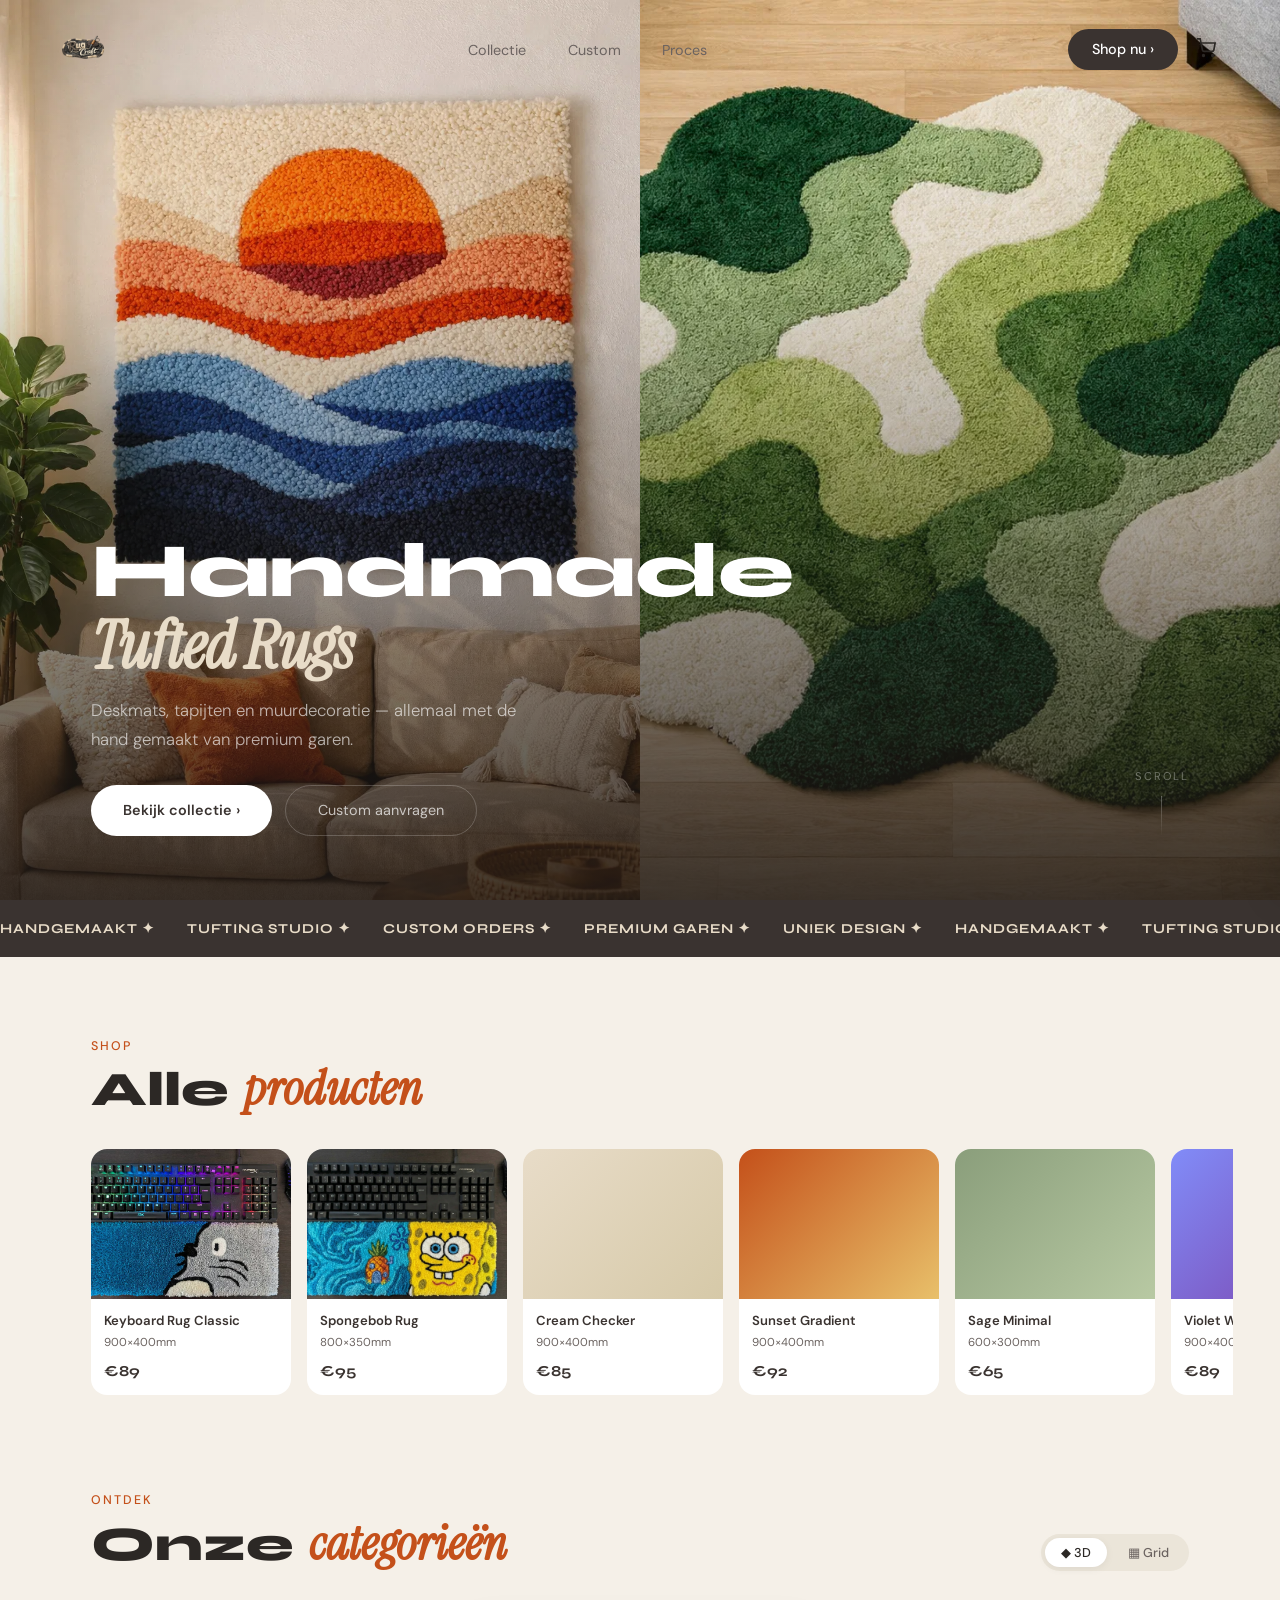
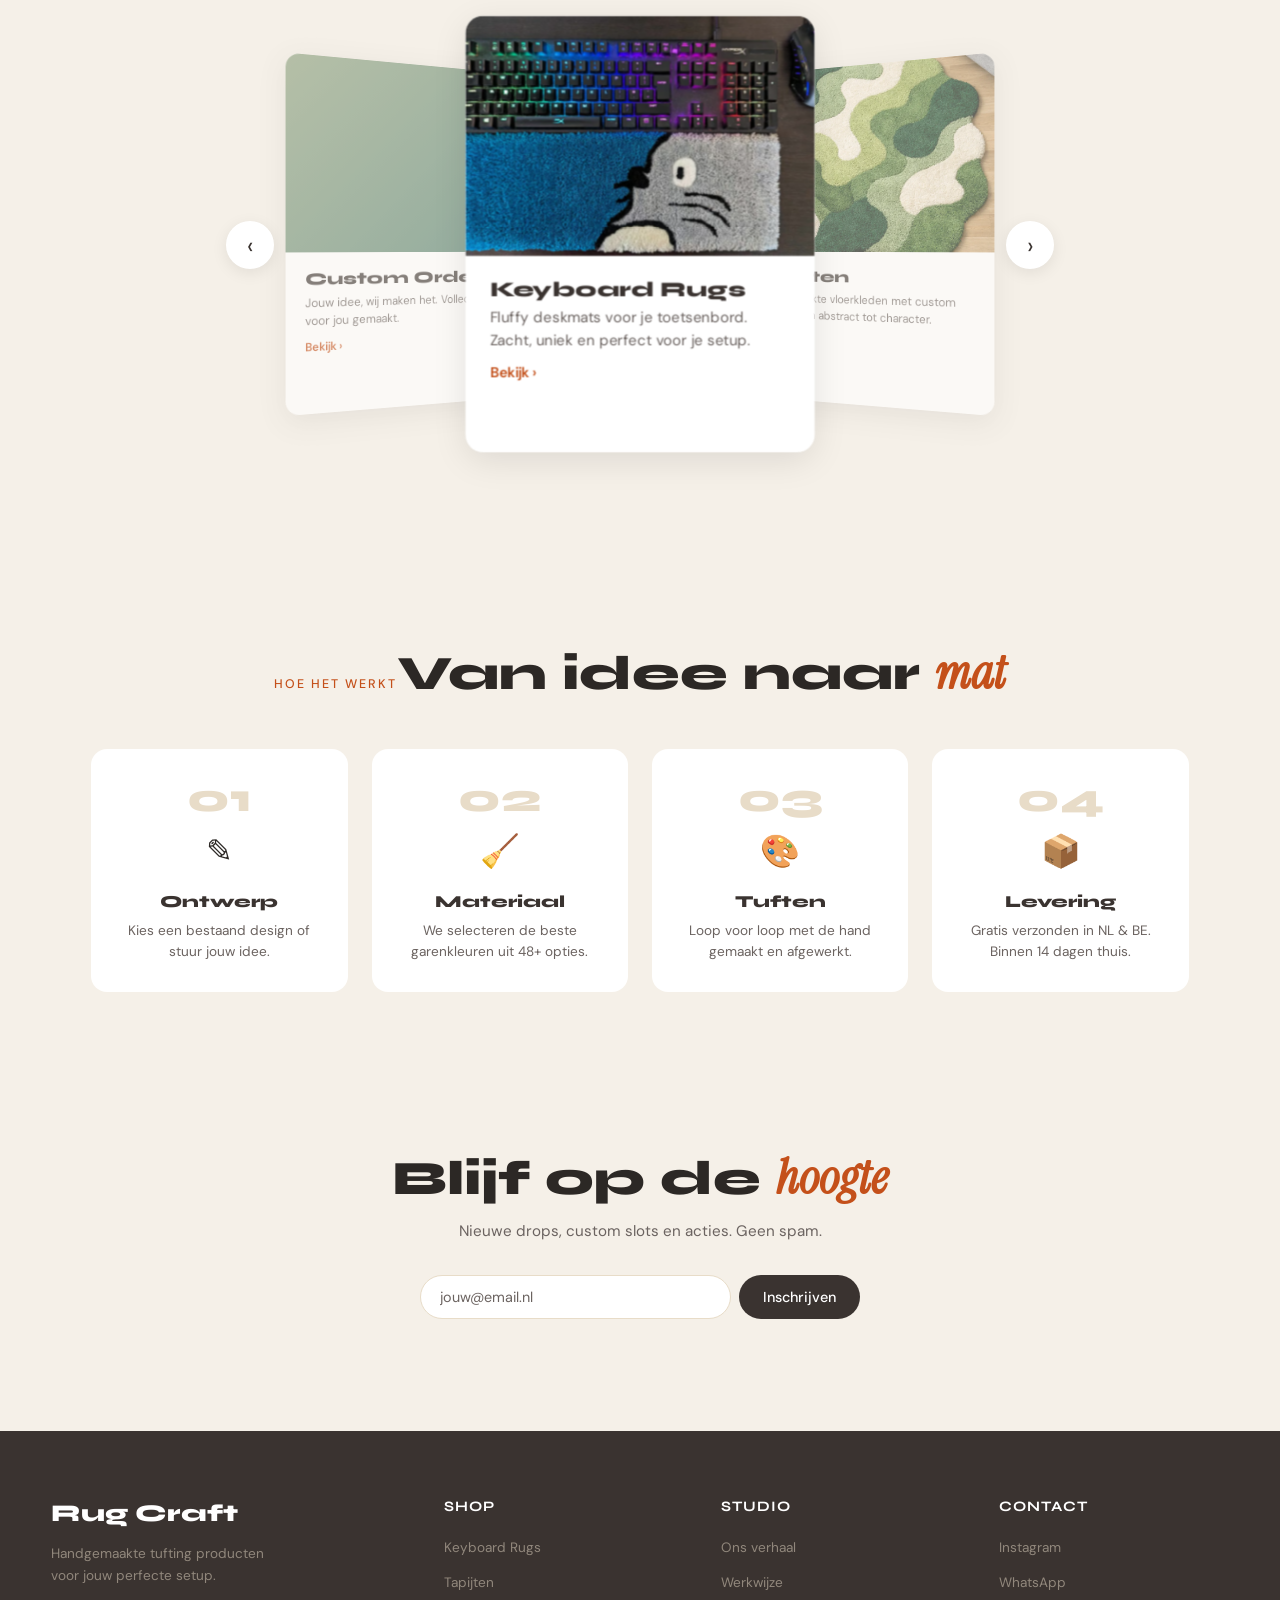
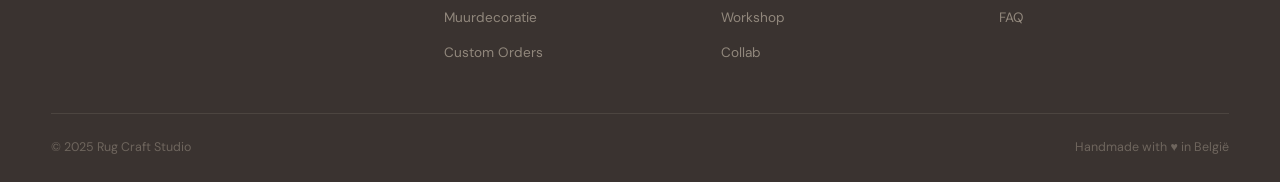
==== commit ca7696d1: "2" ====
--- a/index.html
+++ b/index.html
@@ -5,7 +5,7 @@
     <meta name="viewport" content="width=device-width, initial-scale=1.0" />
     <title>Rug Craft — Handmade Tufting</title>
     <link href="https://fonts.googleapis.com/css2?family=Syne:wght@400;700;800&family=Instrument+Serif:ital@0;1&family=DM+Sans:wght@300;400;500&display=swap" rel="stylesheet" />
-    <link rel="stylesheet" href="style.css" />
+    <link rel="stylesheet" href="/CSS/style.css" />
 </head>
 <body>
 
--- a/CSS/style.css
+++ b/CSS/style.css
@@ -0,0 +1,234 @@
+/* === RUG CRAFT — COMPLETE CSS === */
+*,*::before,*::after{margin:0;padding:0;box-sizing:border-box}
+html{scroll-behavior:smooth}
+:root{--bg:#f5f0e8;--bg2:#ebe5d9;--tx:#2c2825;--tx2:#6b6360;--ac:#c4501a;--cr:#e8dcc8;--dk:#3a3330;--wh:#fff;--r:16px}
+body{font-family:'DM Sans',sans-serif;background:var(--bg);color:var(--tx);line-height:1.6;overflow-x:hidden}
+h1,h2,h3{font-family:'Syne',sans-serif;font-weight:800;line-height:1.1}
+h1{font-size:clamp(2.2rem,5vw,3.8rem)}h2{font-size:clamp(1.8rem,4vw,3rem)}
+em{font-family:'Instrument Serif',serif;font-style:italic;color:var(--ac)}
+a{text-decoration:none;color:inherit}img{max-width:100%;display:block}
+button{font-family:inherit;cursor:pointer;border:none}
+.hidden{display:none!important}
+
+/* === NAV === */
+header{position:fixed;top:0;left:0;right:0;z-index:100;padding:1rem 1.5rem}
+nav{max-width:1200px;margin:0 auto;border-radius:100px;transition:all .4s}
+nav.scrolled{background:rgba(245,240,232,.8);backdrop-filter:blur(20px);-webkit-backdrop-filter:blur(20px);box-shadow:0 4px 30px rgba(0,0,0,.06);border:1px solid rgba(232,220,200,.5)}
+.nav-inner{display:flex;align-items:center;justify-content:space-between;padding:.6rem 1rem .6rem 1.2rem}
+.nav-logo img{height:48px;width:auto;object-fit:contain}
+.nav-links{display:flex;list-style:none;gap:.4rem}
+.nav-links a{font-size:.9rem;font-weight:400;color:var(--tx2);padding:.5rem 1.1rem;border-radius:50px;transition:all .25s}
+.nav-links a:hover{color:var(--tx);background:rgba(0,0,0,.04)}
+.nav-right{display:flex;align-items:center;gap:.6rem}
+.nav-cta{background:var(--dk);color:var(--wh);padding:.55rem 1.5rem;border-radius:50px;font-size:.9rem;font-weight:500;transition:all .3s;display:inline-flex;align-items:center;gap:.3rem}
+.nav-cta:hover{background:var(--ac);transform:translateY(-1px)}
+.cart-toggle{position:relative;background:none;padding:.5rem;color:var(--tx);transition:color .3s}
+.cart-toggle:hover{color:var(--ac)}
+.cart-count{position:absolute;top:0;right:0;background:var(--ac);color:var(--wh);width:18px;height:18px;border-radius:50%;font-size:.65rem;font-weight:700;display:none;align-items:center;justify-content:center}
+
+/* === HERO === */
+.hero{position:relative;height:100vh;min-height:600px;overflow:hidden;display:flex;align-items:flex-end}
+
+
+.hero-img{position:absolute;inset:0;z-index:0; display: flex}
+
+
+.hero-img img{width:50%;height:100%;object-fit:cover}
+
+.hero-overlay{position:absolute;inset:0;z-index:1;background:linear-gradient(to top,rgba(30,25,22,.85) 0%,rgba(30,25,22,.4) 40%,rgba(30,25,22,.1) 70%,transparent 100%)}
+.hero-inner{position:relative;z-index:2;width:100%;max-width:1200px;margin:0 auto;padding:0 4% 4rem;display:flex;align-items:flex-end;justify-content:space-between}
+.hero-content{max-width:600px}
+.hero h1{color:var(--wh);margin-bottom:1rem;font-size:clamp(2.8rem,6vw,5rem);letter-spacing:-1px;line-height:1.05}
+.hero h1 em{color:var(--cr);display:block;font-size:.85em}
+.hero-sub{color:rgba(255,255,255,.65);font-size:1.05rem;font-weight:300;max-width:440px;line-height:1.7;margin-bottom:2rem}
+.hero-buttons{display:flex;gap:.8rem;flex-wrap:wrap}
+.btn-hero{background:var(--wh);color:var(--dk);padding:.8rem 2rem;border-radius:50px;font-weight:600;font-size:.9rem;transition:all .3s;display:inline-flex;align-items:center;gap:.3rem}
+.btn-hero:hover{background:var(--ac);color:var(--wh);transform:translateY(-2px);box-shadow:0 8px 24px rgba(196,80,26,.3)}
+.btn-hero-ghost{color:rgba(255,255,255,.7);padding:.8rem 2rem;border-radius:50px;font-weight:400;font-size:.9rem;transition:all .3s;border:1px solid rgba(255,255,255,.2)}
+.btn-hero-ghost:hover{color:var(--wh);background:rgba(255,255,255,.1);border-color:rgba(255,255,255,.4)}
+.hero-scroll-hint{display:flex;flex-direction:column;align-items:center;gap:.6rem;color:rgba(255,255,255,.35);font-size:.7rem;text-transform:uppercase;letter-spacing:2px}
+.scroll-line{width:1px;height:40px;background:linear-gradient(to bottom,rgba(255,255,255,.3),transparent);animation:scrollPulse 2s ease-in-out infinite}
+@keyframes scrollPulse{0%,100%{opacity:1;height:40px}50%{opacity:.4;height:25px}}
+
+/* === STRIP === */
+.strip{padding:1.1rem 0;overflow:hidden;background:var(--dk)}
+.strip-track{display:flex;gap:2rem;white-space:nowrap;animation:scroll-strip 20s linear infinite}
+.strip-track span{font-family:'Syne',sans-serif;font-weight:700;font-size:.85rem;color:var(--cr);letter-spacing:1px;text-transform:uppercase;flex-shrink:0}
+@keyframes scroll-strip{from{transform:translateX(0)}to{transform:translateX(-50%)}}
+
+/* === ALL PRODUCTS ROW === */
+.all-products{padding:5rem 4% 2rem;max-width:1200px;margin:0 auto}
+.sec-header{display:flex;justify-content:space-between;align-items:flex-end;margin-bottom:2rem}
+.sec-header.center{justify-content:center;text-align:center}
+.section-label{font-size:.78rem;font-weight:500;text-transform:uppercase;letter-spacing:2px;color:var(--ac);margin-bottom:.4rem}
+.products-scroll{overflow-x:auto;margin:0 -4%;padding:0 4%;scrollbar-width:none;-ms-overflow-style:none}
+.products-scroll::-webkit-scrollbar{display:none}
+.products-track{display:flex;gap:1rem;padding-bottom:1rem}
+.p-card{min-width:200px;max-width:200px;background:var(--wh);border-radius:var(--r);overflow:hidden;cursor:pointer;transition:transform .3s,box-shadow .3s;flex-shrink:0}
+.p-card:hover{transform:translateY(-4px);box-shadow:0 8px 24px rgba(0,0,0,.08)}
+.p-card img{width:100%;height:150px;object-fit:cover}
+.p-ph{width:100%;height:150px}
+.p-info{padding:.7rem .8rem}
+.p-name{display:block;font-weight:600;font-size:.82rem;color:var(--dk);margin-bottom:.15rem}
+.p-size{display:block;font-size:.72rem;color:var(--tx2);margin-bottom:.4rem}
+.p-price{font-family:'Syne',sans-serif;font-weight:700;font-size:.95rem;color:var(--dk)}
+
+/* === CATEGORIES === */
+.categories-sec{padding:3rem 4% 5rem;max-width:1200px;margin:0 auto}
+.view-toggle{display:flex;gap:.3rem;background:var(--bg2);padding:.25rem;border-radius:50px}
+.tog{background:none;color:var(--tx2);padding:.4rem 1rem;border-radius:50px;font-size:.8rem;font-weight:500;transition:all .3s}
+.tog.active{background:var(--wh);color:var(--tx);box-shadow:0 2px 8px rgba(0,0,0,.06)}
+.carousel-wrap{position:relative;display:flex;align-items:center;justify-content:center;gap:1rem;padding:2rem 0}
+.c-stage{width:100%;max-width:700px;perspective:1200px;overflow:visible;display:flex;justify-content:center;min-height:420px}
+.c-track{position:relative;width:320px;height:400px;transform-style:preserve-3d;transition:transform .6s cubic-bezier(.25,.8,.25,1)}
+.c-card{position:absolute;width:320px;height:400px;background:var(--wh);border-radius:var(--r);overflow:hidden;box-shadow:0 8px 32px rgba(0,0,0,.1);backface-visibility:hidden;transition:all .6s cubic-bezier(.25,.8,.25,1);cursor:pointer}
+.c-card img{width:100%;height:220px;object-fit:cover}
+.c-card-ph{width:100%;height:220px}
+.c-card-body{padding:1.2rem 1.4rem}
+.c-card-body h3{font-size:1.2rem;margin-bottom:.4rem;color:var(--dk)}
+.c-card-body p{font-size:.85rem;color:var(--tx2);line-height:1.5}
+.c-cta{display:inline-block;margin-top:.5rem;font-size:.82rem;font-weight:600;color:var(--ac)}
+.c-arrow{width:48px;height:48px;border-radius:50%;background:var(--wh);color:var(--dk);font-size:1.5rem;display:flex;align-items:center;justify-content:center;box-shadow:0 4px 16px rgba(0,0,0,.08);transition:all .3s;flex-shrink:0;z-index:5}
+.c-arrow:hover{background:var(--dk);color:var(--wh);transform:scale(1.05)}
+.cat-grid{display:grid;grid-template-columns:repeat(2,1fr);gap:1.2rem}
+.cat-card{background:var(--wh);border-radius:var(--r);overflow:hidden;box-shadow:0 4px 20px rgba(0,0,0,.05);transition:transform .3s,box-shadow .3s;cursor:pointer}
+.cat-card:hover{transform:translateY(-4px);box-shadow:0 8px 30px rgba(0,0,0,.1)}
+.cat-card img{width:100%;height:200px;object-fit:cover}
+.cat-card-ph{width:100%;height:200px}
+.cat-card-body{padding:1rem 1.2rem}
+.cat-card-body h3{font-size:1.05rem;margin-bottom:.3rem;color:var(--dk)}
+.cat-card-body p{font-size:.85rem;color:var(--tx2)}
+
+/* Expand panels */
+.expand{display:none;margin-top:2rem;padding:2rem;background:var(--wh);border-radius:var(--r);box-shadow:0 4px 24px rgba(0,0,0,.06);animation:expandIn .4s ease}
+.expand.active{display:block}
+@keyframes expandIn{from{opacity:0;transform:translateY(16px)}to{opacity:1;transform:translateY(0)}}
+.expand-top{display:flex;justify-content:space-between;align-items:center;margin-bottom:1.5rem;padding-bottom:1rem;border-bottom:1px solid var(--cr)}
+.expand-top h3{font-size:1.4rem;color:var(--dk)}
+.expand-top button{background:none;color:var(--tx2);font-size:.85rem;font-weight:500;padding:.4rem 1rem;border-radius:50px;border:1px solid var(--cr);transition:all .3s}
+.expand-top button:hover{background:var(--dk);color:var(--wh);border-color:var(--dk)}
+.expand-custom-body{text-align:center;padding:2rem 0}
+.expand-custom-body p{color:var(--tx2);font-size:1rem;max-width:400px;margin:0 auto}
+.pgrid{display:grid;grid-template-columns:repeat(3,1fr);gap:1.2rem}
+.product-card{background:var(--bg);border-radius:var(--r);overflow:hidden;transition:transform .3s,box-shadow .3s}
+.product-card:hover{transform:translateY(-4px);box-shadow:0 8px 24px rgba(0,0,0,.08)}
+.product-card img{width:100%;height:200px;object-fit:cover}
+.product-ph{width:100%;height:200px}
+.product-info{padding:1rem;display:flex;flex-direction:column;gap:.2rem}
+.product-name{font-weight:600;font-size:.95rem;color:var(--dk)}
+.product-size{font-size:.78rem;color:var(--tx2)}
+.product-foot{display:flex;justify-content:space-between;align-items:center;margin-top:.6rem}
+.product-price{font-family:'Syne',sans-serif;font-weight:800;font-size:1.1rem;color:var(--dk)}
+.product-btn{background:var(--dk);color:var(--wh);padding:.45rem 1rem;border-radius:50px;font-size:.78rem;font-weight:500;transition:all .3s}
+.product-btn:hover{background:var(--ac)}
+
+/* === PROCESS === */
+.process-sec{padding:5rem 4%;max-width:1200px;margin:0 auto}
+.proc-grid{display:grid;grid-template-columns:repeat(4,1fr);gap:1.5rem;margin-top:3rem}
+.proc{background:var(--wh);border-radius:var(--r);padding:1.8rem 1.5rem;text-align:center;transition:transform .3s,box-shadow .3s}
+.proc:hover{transform:translateY(-4px);box-shadow:0 8px 24px rgba(0,0,0,.06)}
+.proc-n{font-family:'Syne',sans-serif;font-weight:800;font-size:2.5rem;color:var(--cr);line-height:1;margin-bottom:.5rem}
+.proc-i{font-size:2rem;margin-bottom:1rem}
+.proc h3{font-size:1.05rem;margin-bottom:.5rem;color:var(--dk)}
+.proc p{font-size:.85rem;color:var(--tx2);line-height:1.6}
+
+/* === NEWSLETTER === */
+.nl-sec{padding:5rem 4%;max-width:600px;margin:0 auto;text-align:center}
+.nl-sub{color:var(--tx2);font-size:.95rem;margin-top:.8rem;margin-bottom:2rem}
+.nl-form{display:flex;gap:.5rem;max-width:440px;margin:0 auto}
+.nl-form input{flex:1;padding:.75rem 1.2rem;border:1px solid var(--cr);border-radius:50px;background:var(--wh);font-family:inherit;font-size:.9rem;color:var(--tx);outline:none;transition:border-color .3s}
+.nl-form input:focus{border-color:var(--ac)}
+.nl-form input::placeholder{color:var(--tx2)}
+.nl-form button{background:var(--dk);color:var(--wh);padding:.75rem 1.5rem;border-radius:50px;font-size:.9rem;font-weight:500;transition:all .3s;white-space:nowrap}
+.nl-form button:hover{background:var(--ac)}
+
+/* === FOOTER === */
+footer{background:var(--dk);color:var(--cr);padding:4rem 4% 0;margin-top:2rem}
+.f-top{max-width:1200px;margin:0 auto;display:grid;grid-template-columns:1.5fr 1fr 1fr 1fr;gap:3rem;padding-bottom:3rem;border-bottom:1px solid rgba(232,220,200,.1)}
+.f-logo{font-family:'Syne',sans-serif;font-weight:800;font-size:1.5rem;color:var(--wh);margin-bottom:.6rem}
+.f-brand p{font-size:.85rem;color:rgba(232,220,200,.5);line-height:1.6}
+.f-h{font-family:'Syne',sans-serif;font-weight:700;font-size:.9rem;color:var(--wh);margin-bottom:1rem;text-transform:uppercase;letter-spacing:1px}
+.f-col ul{list-style:none;display:flex;flex-direction:column;gap:.6rem}
+.f-col a{font-size:.85rem;color:rgba(232,220,200,.5);transition:color .3s}
+.f-col a:hover{color:var(--wh)}
+.f-bot{max-width:1200px;margin:0 auto;display:flex;justify-content:space-between;align-items:center;padding:1.5rem 0;font-size:.78rem;color:rgba(232,220,200,.3)}
+
+/* === CART SIDEBAR === */
+.overlay{position:fixed;inset:0;background:rgba(0,0,0,.3);z-index:200;opacity:0;pointer-events:none;transition:opacity .3s}
+.overlay.open{opacity:1;pointer-events:auto}
+.cart{position:fixed;top:0;right:0;width:380px;max-width:90vw;height:100vh;background:var(--wh);z-index:201;transform:translateX(100%);transition:transform .35s cubic-bezier(.25,.8,.25,1);display:flex;flex-direction:column;box-shadow:-8px 0 32px rgba(0,0,0,.1)}
+.cart.open{transform:translateX(0)}
+.cart-head{display:flex;justify-content:space-between;align-items:center;padding:1.2rem 1.5rem;border-bottom:1px solid var(--cr)}
+.cart-head h3{font-family:'Syne',sans-serif;font-weight:800;font-size:1.2rem}
+.cart-head button{background:none;font-size:1.2rem;color:var(--tx2);padding:.3rem;transition:color .3s}
+.cart-head button:hover{color:var(--dk)}
+.cart-items{flex:1;overflow-y:auto;padding:1rem 1.5rem}
+.cart-empty{text-align:center;padding:3rem 0;color:var(--tx2)}
+.cart-item{display:flex;justify-content:space-between;align-items:center;padding:1rem 0;border-bottom:1px solid var(--cr)}
+.ci-name{font-weight:600;font-size:.9rem;color:var(--dk);display:block}
+.ci-size{font-size:.75rem;color:var(--tx2);display:block}
+.ci-price{font-size:.8rem;color:var(--ac);display:block;margin-top:.2rem}
+.ci-actions{display:flex;align-items:center;gap:.8rem}
+.qty{display:flex;align-items:center;border:1px solid var(--cr);border-radius:8px;overflow:hidden}
+.qty button{background:none;padding:.3rem .6rem;font-size:.9rem;color:var(--dk);transition:background .2s}
+.qty button:hover{background:var(--bg)}
+.qty span{padding:.3rem .5rem;font-size:.85rem;font-weight:600}
+.ci-rm{background:none;color:var(--tx2);font-size:.9rem;padding:.3rem;transition:color .3s}
+.ci-rm:hover{color:#e53e3e}
+.cart-foot{padding:1.2rem 1.5rem;border-top:1px solid var(--cr)}
+.cart-total{display:flex;justify-content:space-between;align-items:center;margin-bottom:1rem}
+.cart-total span:first-child{font-weight:500;color:var(--tx2)}
+.cart-total span:last-child{font-family:'Syne',sans-serif;font-weight:800;font-size:1.3rem;color:var(--dk)}
+.checkout-btns{display:flex;flex-direction:column;gap:.5rem}
+.ck-wa{background:#25D366;color:var(--wh);padding:.75rem;border-radius:12px;font-weight:600;font-size:.9rem;display:flex;align-items:center;justify-content:center;gap:.5rem;transition:all .3s}
+.ck-wa:hover{background:#1fb855;transform:translateY(-1px)}
+.ck-ig{background:linear-gradient(135deg,#833AB4,#E1306C,#F77737);color:var(--wh);padding:.75rem;border-radius:12px;font-weight:600;font-size:.9rem;display:flex;align-items:center;justify-content:center;gap:.5rem;transition:all .3s}
+.ck-ig:hover{opacity:.9;transform:translateY(-1px)}
+
+/* === CUSTOM MODAL === */
+.modal{position:fixed;top:50%;left:50%;transform:translate(-50%,-50%) scale(.95);width:520px;max-width:92vw;max-height:90vh;overflow-y:auto;background:var(--wh);border-radius:20px;z-index:301;opacity:0;pointer-events:none;transition:all .35s cubic-bezier(.25,.8,.25,1);box-shadow:0 20px 60px rgba(0,0,0,.15)}
+.modal.open{opacity:1;pointer-events:auto;transform:translate(-50%,-50%) scale(1)}
+.modal-head{display:flex;justify-content:space-between;align-items:center;padding:1.3rem 1.5rem;border-bottom:1px solid var(--cr)}
+.modal-head h3{font-family:'Syne',sans-serif;font-weight:800;font-size:1.2rem}
+.modal-head button{background:none;font-size:1.2rem;color:var(--tx2);padding:.3rem;transition:color .3s}
+.modal-head button:hover{color:var(--dk)}
+.modal-body{padding:1.5rem}
+.fg{margin-bottom:1.2rem}
+.fg label{display:block;font-size:.85rem;font-weight:600;color:var(--dk);margin-bottom:.4rem}
+.fg select,.fg input,.fg textarea{width:100%;padding:.7rem 1rem;border:1px solid var(--cr);border-radius:12px;font-family:inherit;font-size:.9rem;color:var(--tx);background:var(--bg);outline:none;transition:border-color .3s;resize:vertical}
+.fg select:focus,.fg input:focus,.fg textarea:focus{border-color:var(--ac)}
+.cpick{display:grid;grid-template-columns:repeat(6,1fr);gap:.5rem}
+.cp{width:100%;aspect-ratio:1;border-radius:50%;cursor:pointer;transition:transform .2s,box-shadow .2s}
+.cp:hover{transform:scale(1.1)}
+.cp.sel{transform:scale(1.15);box-shadow:0 0 0 3px var(--wh),0 0 0 5px var(--ac)}
+
+/* === NOTIFICATION === */
+.notif{position:fixed;bottom:2rem;left:50%;transform:translateX(-50%) translateY(20px);background:var(--dk);color:var(--wh);padding:.8rem 1.5rem;border-radius:50px;font-size:.88rem;font-weight:500;z-index:500;opacity:0;transition:all .3s;pointer-events:none}
+.notif.show{opacity:1;transform:translateX(-50%) translateY(0)}
+
+/* === RESPONSIVE === */
+@media(max-width:900px){
+    .hero h1{font-size:clamp(2.2rem,5vw,3.5rem)}
+    .hero-scroll-hint{display:none}
+    .c-card{width:260px;height:360px}.c-track{width:260px;height:360px}
+    .pgrid{grid-template-columns:repeat(2,1fr)}
+    .proc-grid{grid-template-columns:repeat(2,1fr)}
+    .f-top{grid-template-columns:1fr 1fr;gap:2rem}
+}
+@media(max-width:600px){
+    header{padding:.6rem .8rem}
+    .nav-links{display:none}
+    .hero{min-height:85vh}
+    .hero-inner{flex-direction:column;padding-bottom:3rem}
+    .hero-buttons{justify-content:flex-start}
+    .hero-stats{flex-wrap:wrap;border-radius:var(--r);gap:1.5rem;padding:1rem 1.5rem}
+    .sec-header{flex-direction:column;align-items:flex-start;gap:1rem}
+    .cat-grid{grid-template-columns:1fr}
+    .c-card{width:240px;height:340px}.c-track{width:240px;height:340px}.c-stage{min-height:360px}
+    .pgrid{grid-template-columns:1fr}
+    .proc-grid{grid-template-columns:1fr}
+    .nl-form{flex-direction:column}
+    .f-top{grid-template-columns:1fr;gap:2rem}
+    .f-bot{flex-direction:column;gap:.5rem;text-align:center}
+    .cpick{grid-template-columns:repeat(4,1fr)}
+}
